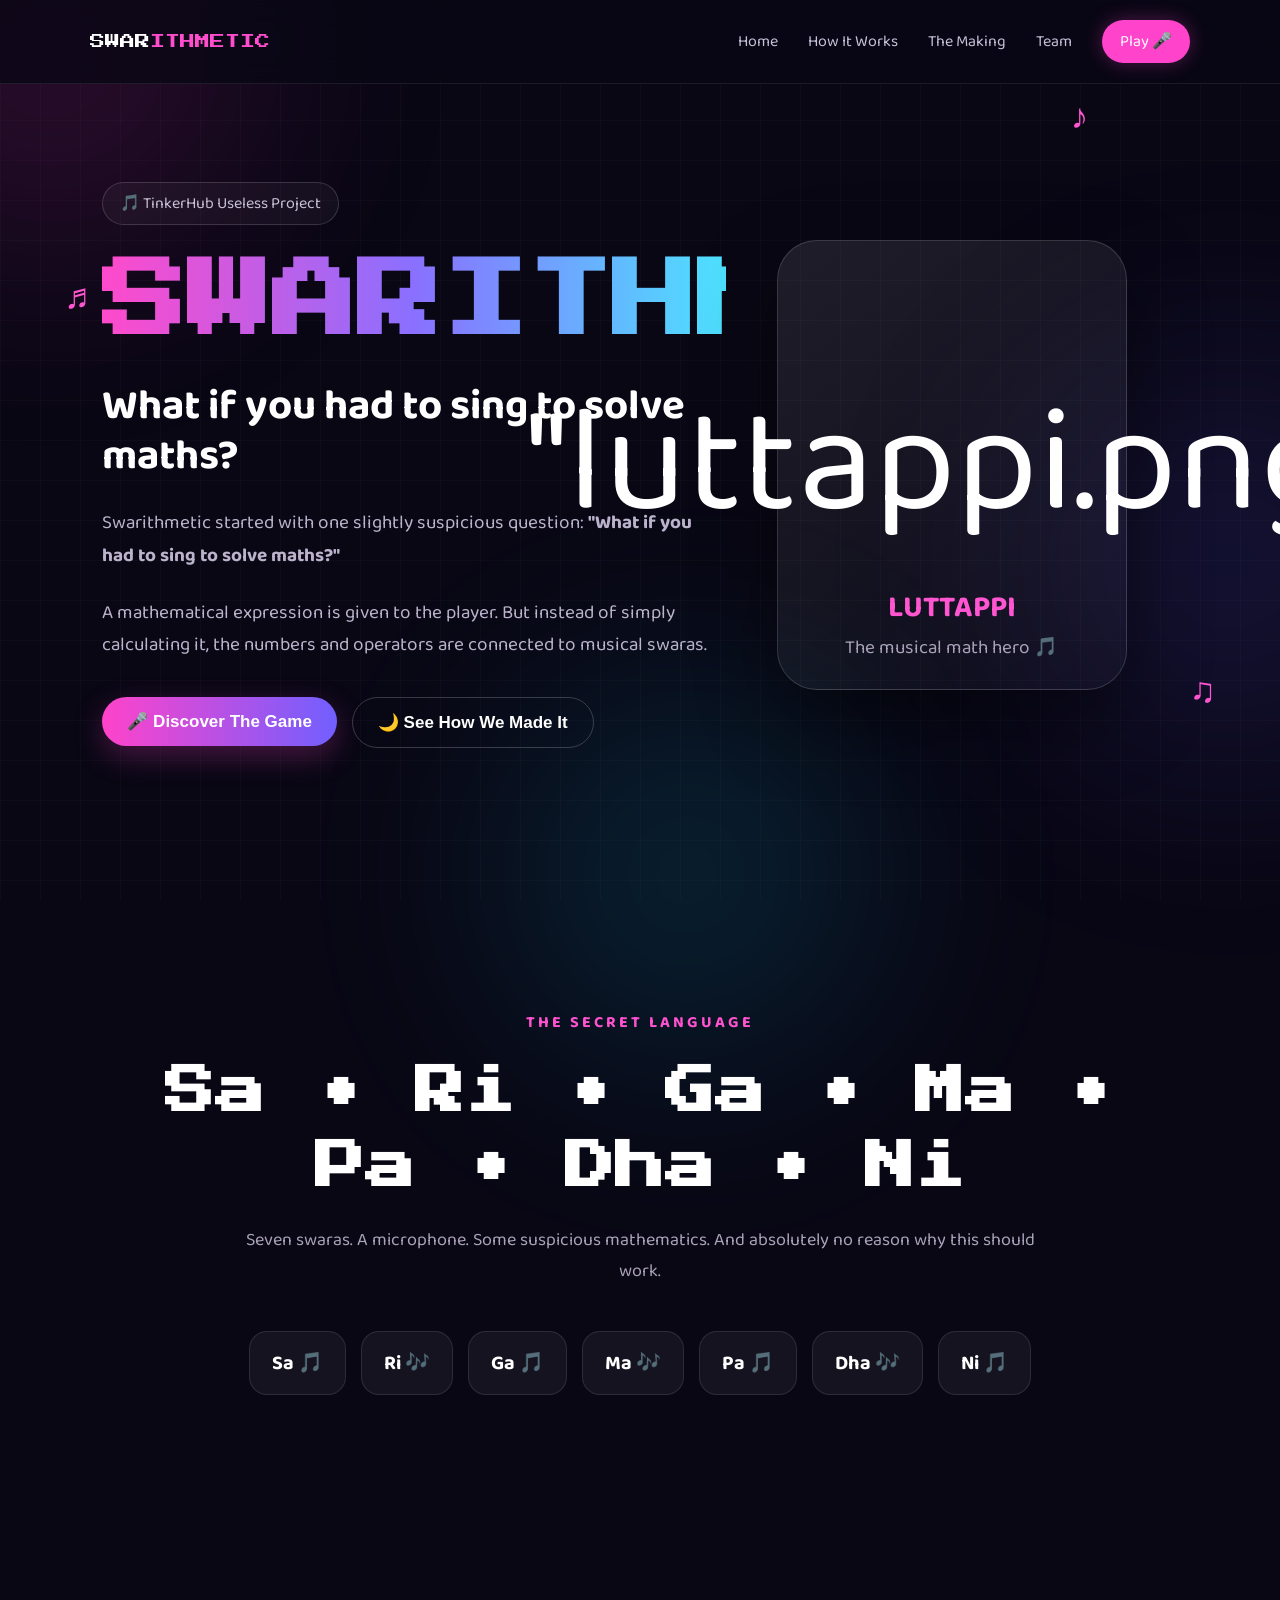
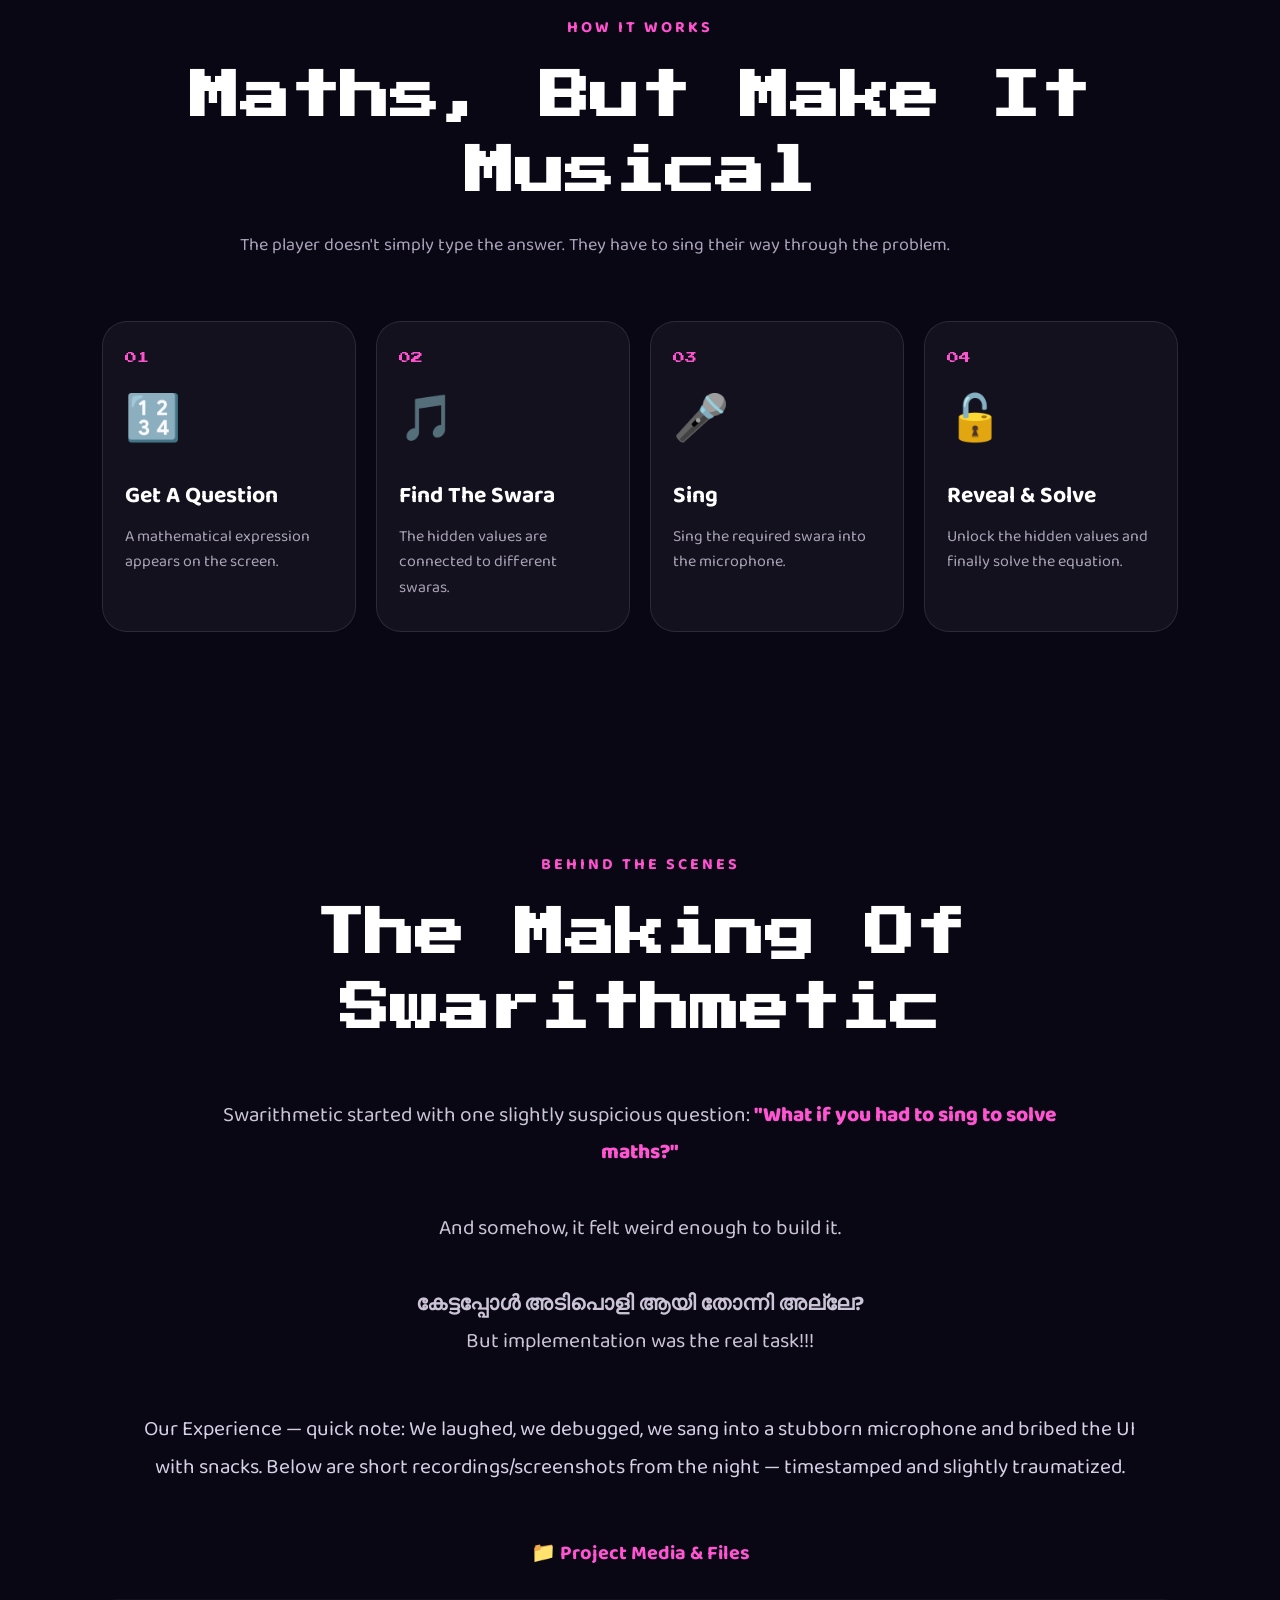
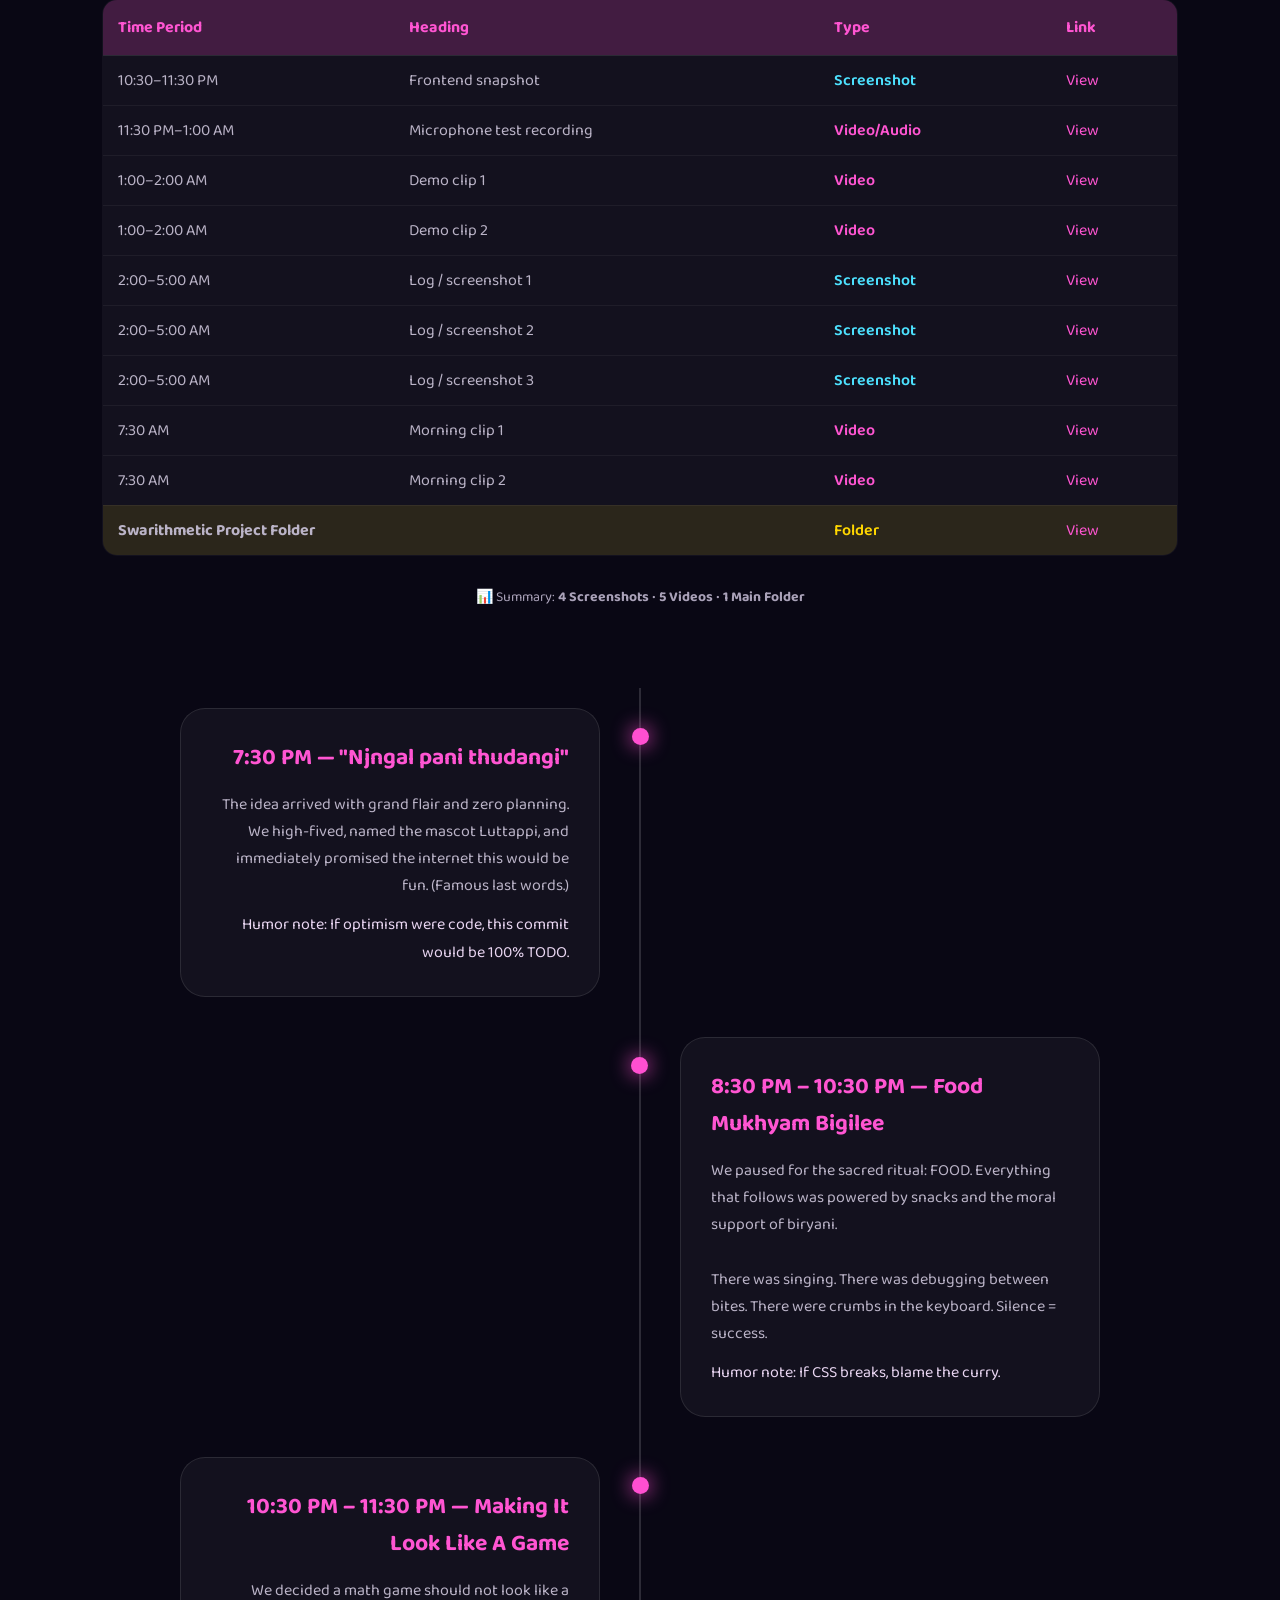
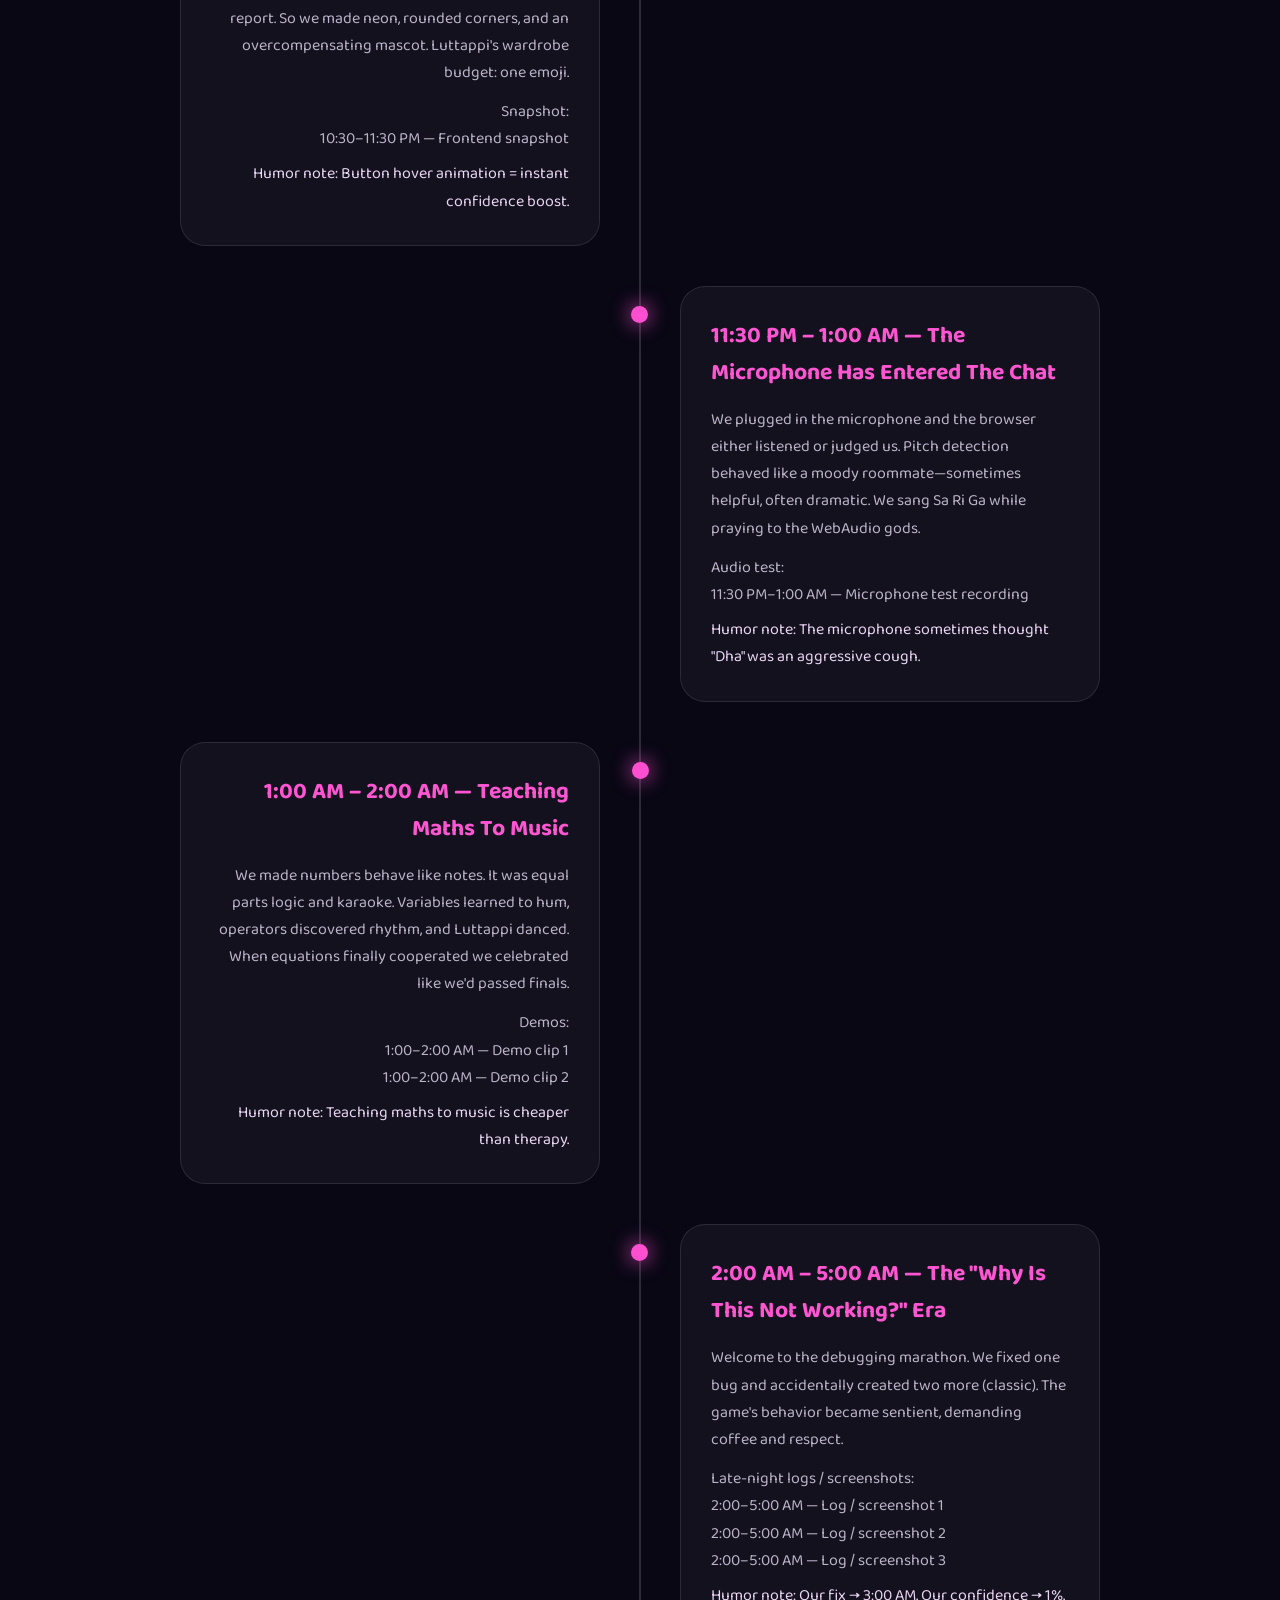
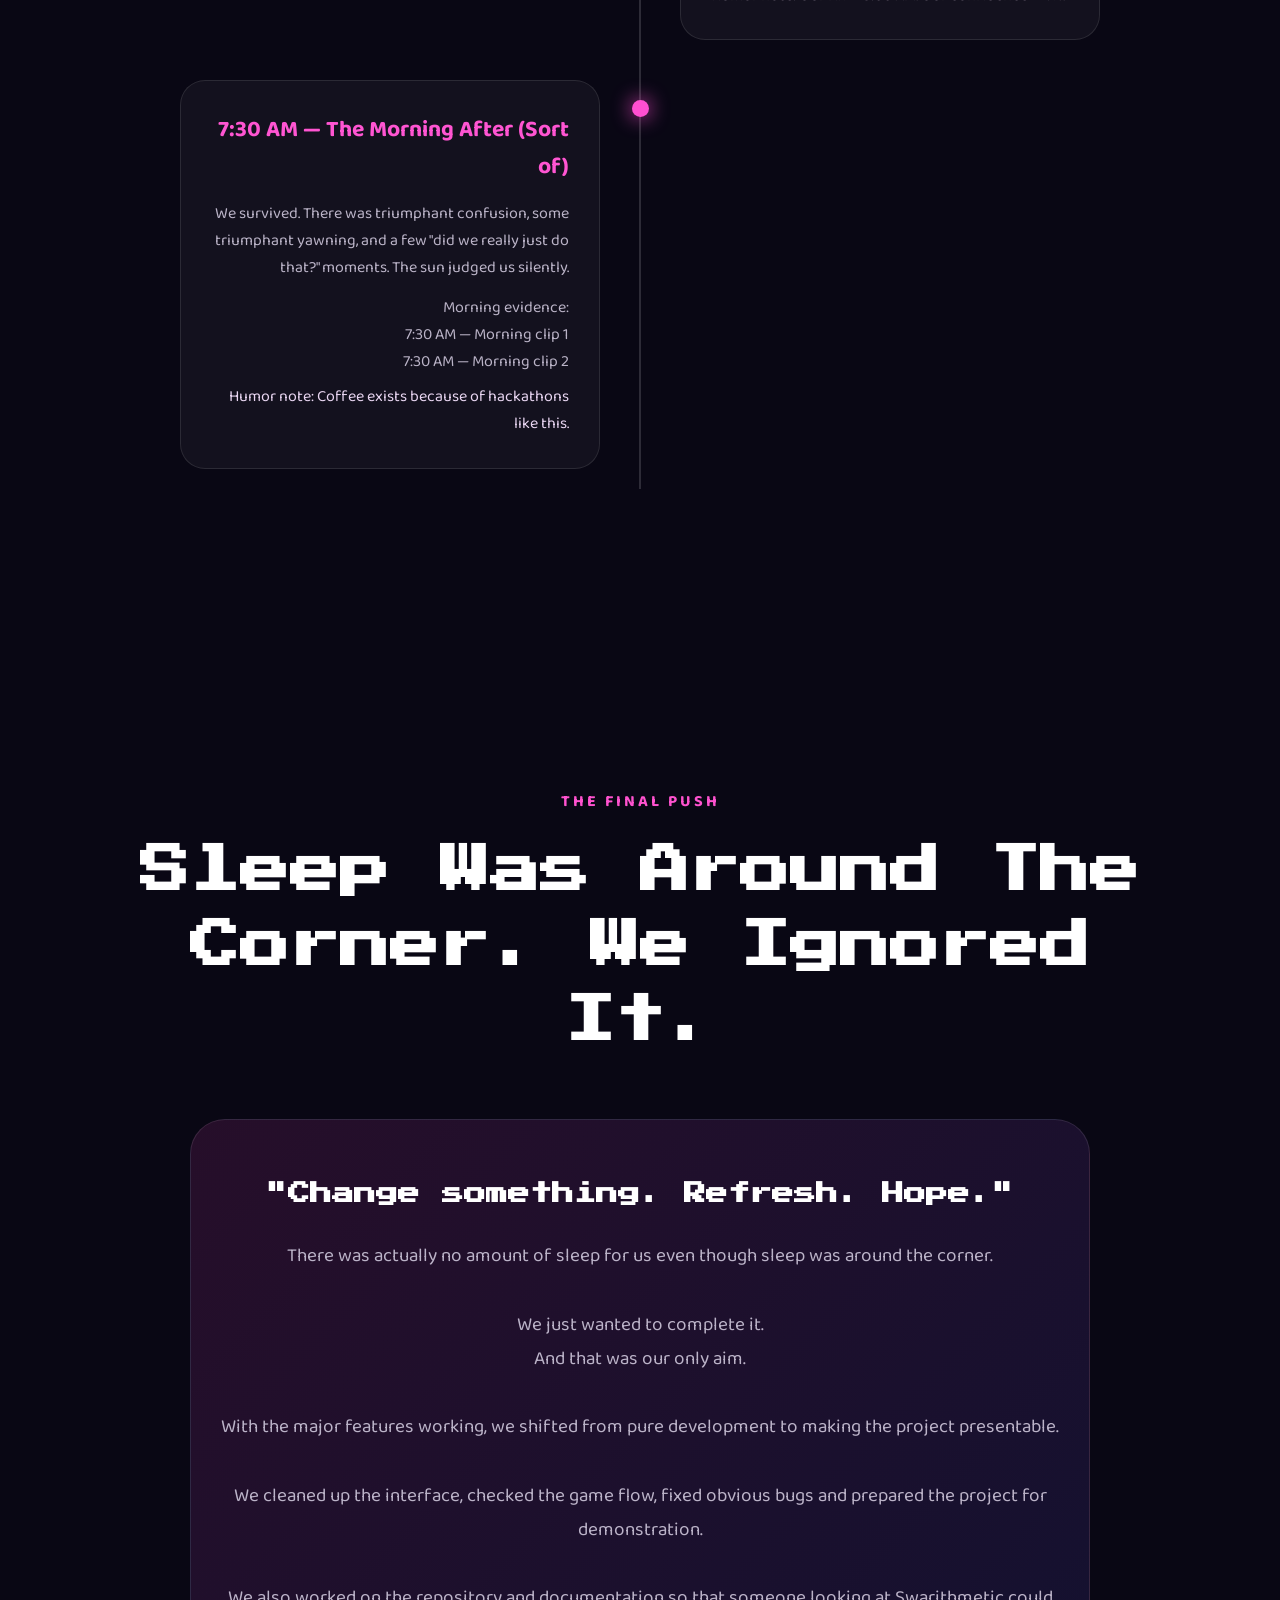
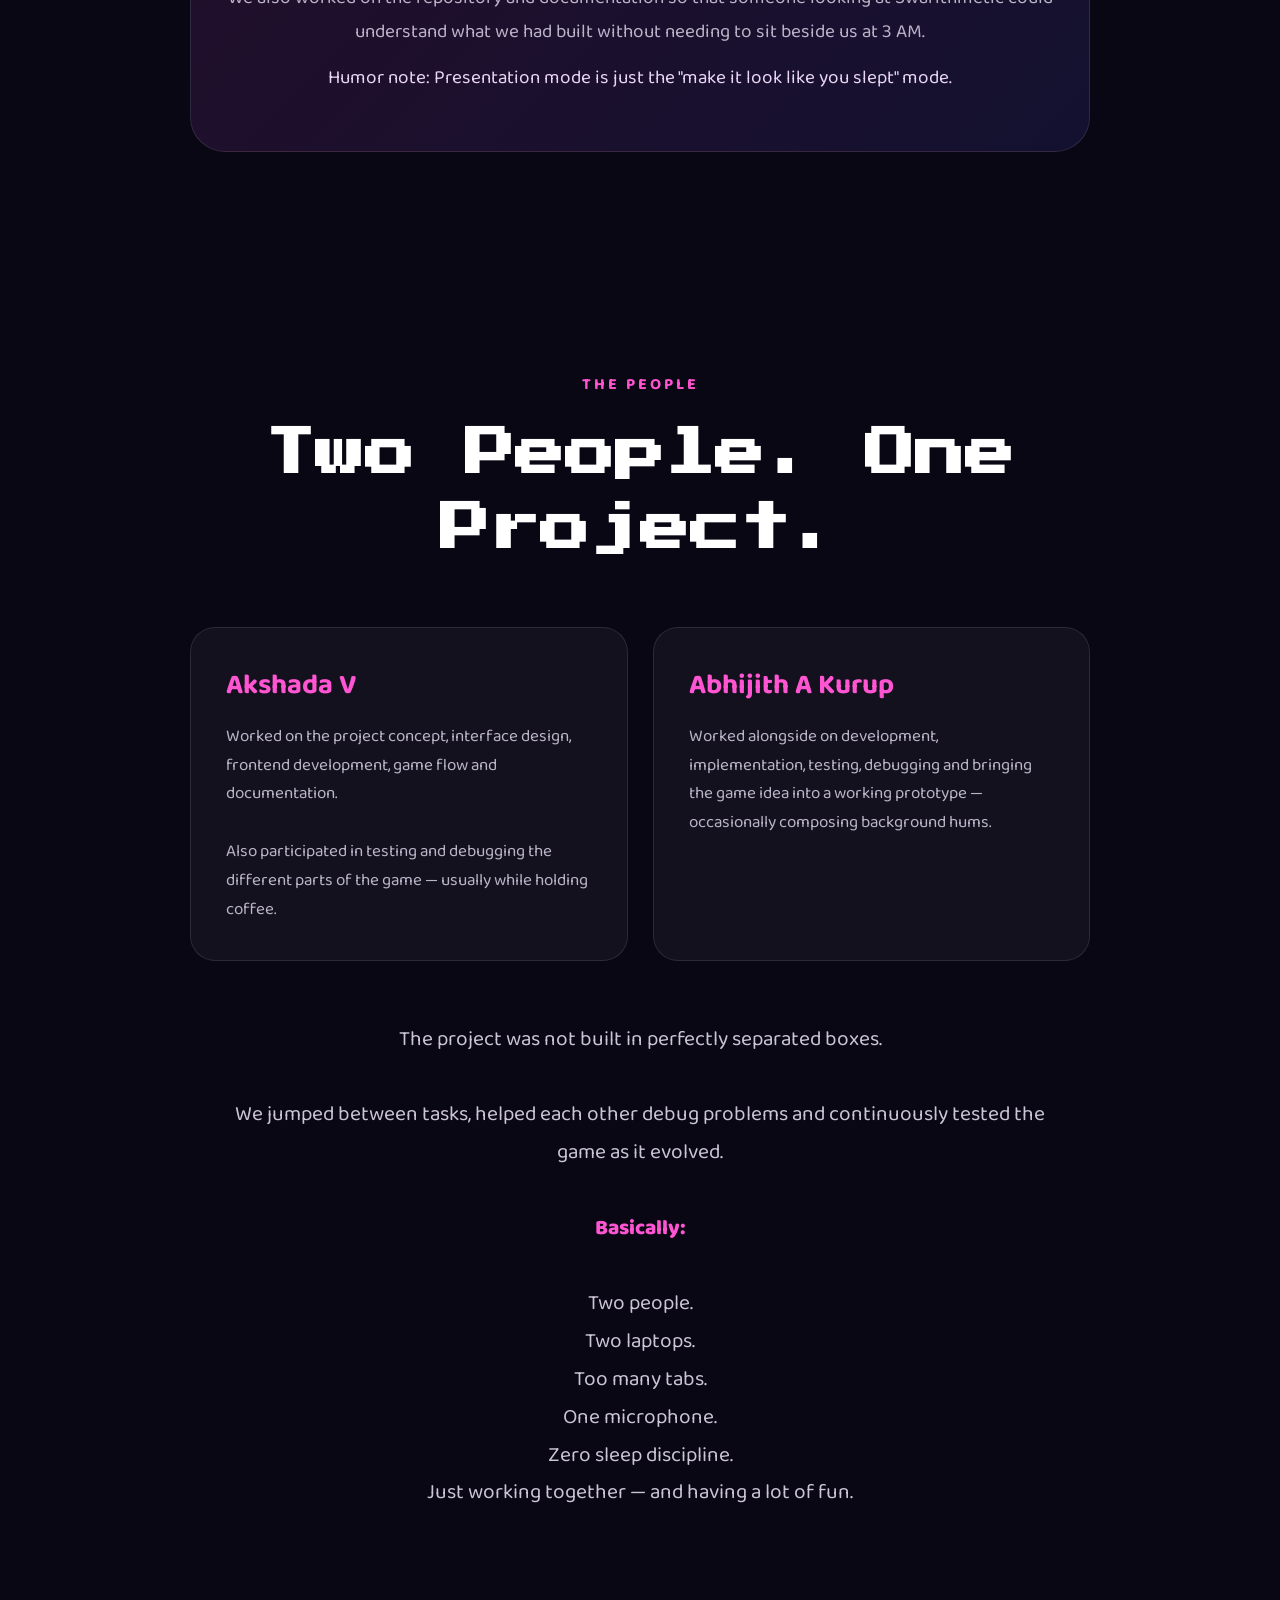
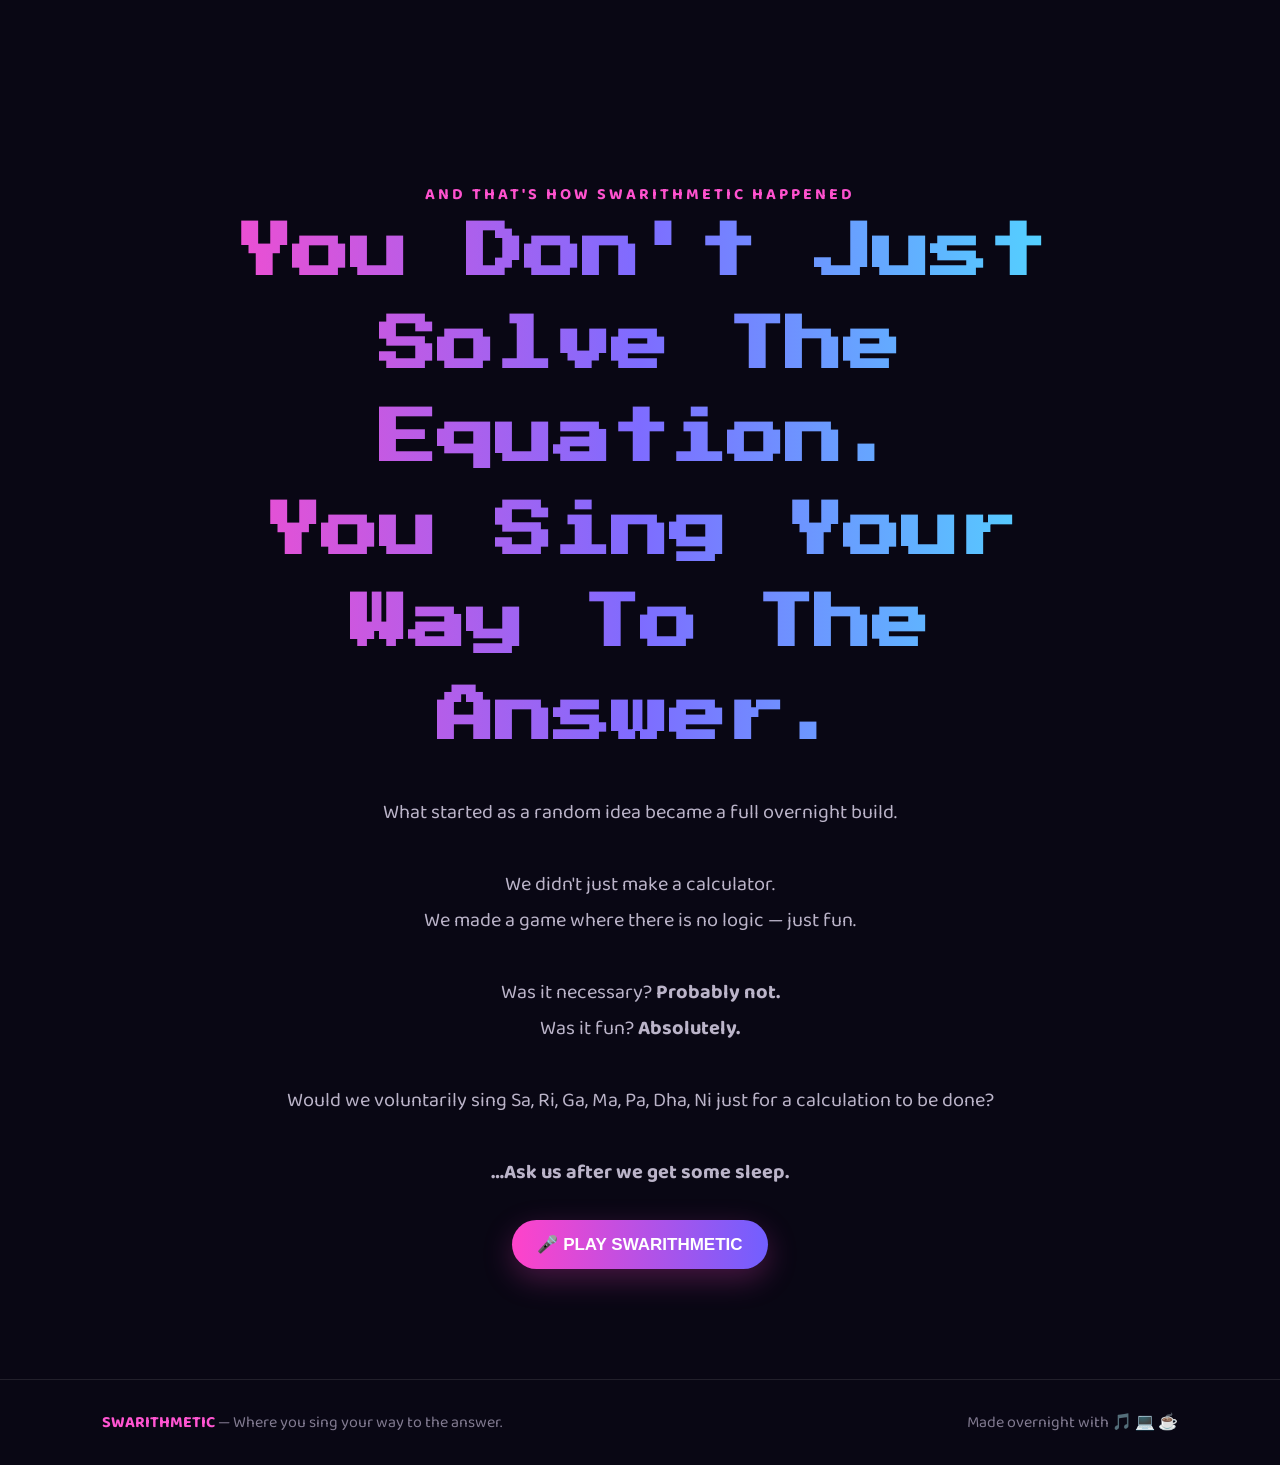
==== landing.html @ ed8bb1ce "Implement media table for project files Added media table with various project files and links." ====
<!DOCTYPE html>
<html lang="en">

<head>
<meta charset="UTF-8">
<meta name="viewport" content="width=device-width, initial-scale=1.0">

<title>Swarithmetic | The Making</title>

<link rel="preconnect" href="https://fonts.googleapis.com">
<link rel="preconnect" href="https://fonts.gstatic.com" crossorigin>

<link href="https://fonts.googleapis.com/css2?family=Baloo+2:wght@400;500;600;700;800&family=Press+Start+2P&display=swap" rel="stylesheet">


<style>

/* =========================
   RESET
========================= */

* {
    margin: 0;
    padding: 0;
    box-sizing: border-box;
}

html {
    scroll-behavior: smooth;
}

body {
    background: #090714;
    color: white;
    font-family: "Baloo 2", sans-serif;
    overflow-x: hidden;
}

section {
    padding: 110px 8%;
    position: relative;
}

a {
    text-decoration: none;
    color: inherit;
}


/* =========================
   BACKGROUND
========================= */

body::before {
    content: "";
    position: fixed;
    inset: 0;

    background-image:
        linear-gradient(
            rgba(255,255,255,0.025) 1px,
            transparent 1px
        ),
        linear-gradient(
            90deg,
            rgba(255,255,255,0.025) 1px,
            transparent 1px
        );

    background-size: 40px 40px;

    pointer-events: none;
    z-index: -5;
}

.glow {
    position: fixed;
    border-radius: 50%;
    filter: blur(120px);
    opacity: .15;
    z-index: -2;
}

.glow1 {
    width: 400px;
    height: 400px;
    background: #ff32c8;
    top: -150px;
    left: -150px;
}

.glow2 {
    width: 400px;
    height: 400px;
    background: #635bff;
    right: -150px;
    top: 40%;
}

.glow3 {
    width: 350px;
    height: 350px;
    background: #00d9ff;
    bottom: -150px;
    left: 40%;
}


/* =========================
   NAVBAR
========================= */

nav {
    position: fixed;
    width: 100%;
    top: 0;
    left: 0;

    display: flex;
    justify-content: space-between;
    align-items: center;

    padding: 20px 7%;

    background: rgba(9,7,20,.75);
    backdrop-filter: blur(15px);

    border-bottom: 1px solid rgba(255,255,255,.08);

    z-index: 100;
}

.logo {
    font-family: "Press Start 2P";
    font-size: 15px;
}

.logo span {
    color: #ff4dce;
}

.nav-links {
    display: flex;
    gap: 30px;
    align-items: center;
}

.nav-links a {
    color: #c8c1d9;
    transition: .3s;
}

.nav-links a:hover {
    color: #ff4dce;
}

.play-small {
    background: #ff43ca;
    color: white !important;

    padding: 9px 18px;
    border-radius: 25px;

    box-shadow: 0 0 20px rgba(255,67,202,.3);
}


/* =========================
   HERO
========================= */

.hero {
    min-height: 100vh;

    display: flex;
    align-items: center;

    padding-top: 140px;
}

.hero-left {
    width: 58%;
}

.badge {
    display: inline-block;

    border: 1px solid rgba(255,255,255,.15);

    background: rgba(255,255,255,.04);

    padding: 8px 17px;

    border-radius: 30px;

    color: #c8c1d9;

    margin-bottom: 25px;
}

.hero h1 {
    font-family: "Press Start 2P";

    font-size: clamp(38px,7vw,85px);

    line-height: 1.25;

    background:
        linear-gradient(
            90deg,
            #ff4acb,
            #8a70ff,
            #4de2ff
        );

    -webkit-background-clip: text;
    color: transparent;
}

.hero h2 {
    font-size: clamp(24px,4vw,42px);
    line-height: 1.2;

    margin: 25px 0;
}

.hero p {
    color: #bbb3cc;

    font-size: 19px;

    max-width: 700px;

    line-height: 1.7;
}

.hero-buttons {
    display: flex;
    gap: 15px;

    margin-top: 35px;
}

.btn {
    padding: 14px 25px;

    border-radius: 35px;

    border: none;

    font-size: 17px;
    font-weight: 700;
}

.btn-primary {
    color: white;

    background:
        linear-gradient(
            90deg,
            #ff43ca,
            #715fff
        );

    box-shadow:
        0 10px 30px
        rgba(255,67,202,.25);
}

.btn-secondary {
    background: transparent;

    color: white;

    border: 1px solid rgba(255,255,255,.2);
}

.btn:hover {
    transform: translateY(-4px);
}


/* =========================
   LUTTAPPI AREA
========================= */

.hero-right {
    width: 42%;

    display: flex;
    justify-content: center;
}

.luttappi-card {
    width: 350px;
    height: 450px;

    border-radius: 40px;

    background:
        linear-gradient(
            145deg,
            rgba(255,255,255,.09),
            rgba(255,255,255,.025)
        );

    border:
        1px solid rgba(255,255,255,.15);

    display: flex;
    justify-content: center;
    align-items: center;

    position: relative;

    animation: floating 4s ease-in-out infinite;

    box-shadow:
        0 30px 80px rgba(0,0,0,.45);
}

.luttappi-image {
    width: 260px;
    height: 260px;

    object-fit: contain;

    font-size: 150px;

    display: flex;
    justify-content: center;
    align-items: center;
}

.luttappi-label {
    position: absolute;

    bottom: 25px;

    text-align: center;
}

.luttappi-label h3 {
    color: #ff55d1;
    font-size: 30px;
}

.luttappi-label p {
    color: #aaa2b9;
}

@keyframes floating {

    0%,100% {
        transform: translateY(0);
    }

    50% {
        transform: translateY(-20px);
    }

}


/* =========================
   NOTES
========================= */

.music-note {
    position: absolute;

    font-size: 35px;

    color: #ff55d1;

    animation:
        noteMove 4s ease-in-out infinite;
}

.note1 {
    top: 10%;
    right: 15%;
}

.note2 {
    bottom: 20%;
    right: 5%;
    animation-delay: 1s;
}

.note3 {
    top: 30%;
    left: 5%;
    animation-delay: 2s;
}

@keyframes noteMove {

    0%,100% {
        transform: translateY(0) rotate(0);
    }

    50% {
        transform: translateY(-25px) rotate(15deg);
    }

}


/* =========================
   SWARAS
========================= */

.swara-section {
    text-align: center;
}

.section-label {
    color: #ff52cf;

    text-transform: uppercase;

    letter-spacing: 3px;

    font-weight: 700;
}

.section-title {
    font-family: "Press Start 2P";

    font-size: clamp(26px,5vw,50px);

    line-height: 1.5;

    margin: 20px 0;
}

.section-description {
    max-width: 800px;

    margin: auto;

    color: #aaa2b9;

    font-size: 18px;

    line-height: 1.7;
}

.swara-container {
    display: flex;

    justify-content: center;

    flex-wrap: wrap;

    gap: 15px;

    margin-top: 45px;
}

.swara {
    padding: 15px 22px;

    background: rgba(255,255,255,.05);

    border:
        1px solid rgba(255,255,255,.1);

    border-radius: 18px;

    font-size: 20px;

    font-weight: 700;

    transition: .3s;
}

.swara:hover {
    transform:
        translateY(-8px)
        rotate(-3deg);

    background:
        rgba(255,70,203,.15);
}


/* =========================
   HOW IT WORKS
========================= */

.steps {
    margin-top: 60px;

    display: grid;

    grid-template-columns:
        repeat(4,1fr);

    gap: 20px;
}

.step {
    padding: 30px 22px;

    background:
        rgba(255,255,255,.045);

    border:
        1px solid rgba(255,255,255,.1);

    border-radius: 25px;

    transition: .3s;
}

.step:hover {
    transform: translateY(-10px);

    border-color: #ff4fcf;
}

.step-number {
    color: #ff52cf;

    font-family: "Press Start 2P";

    font-size: 12px;
}

.step-icon {
    font-size: 45px;

    margin: 20px 0;
}

.step h3 {
    font-size: 23px;

    margin-bottom: 10px;
}

.step p {
    color: #aaa3b7;

    line-height: 1.6;
}


/* =========================
   STORY INTRO
========================= */

.story-intro {
    max-width: 850px;

    margin: 50px auto;

    text-align: center;
}

.story-intro p {
    color: #cbc4d6;

    font-size: 21px;

    line-height: 1.8;
}

.highlight {
    color: #ff55d2;

    font-weight: 800;
}


/* =========================
   TIMELINE
========================= */

.timeline {
    max-width: 1000px;

    margin: 80px auto;

    position: relative;
}

.timeline::before {
    content: "";

    position: absolute;

    left: 50%;

    top: 0;
    bottom: 0;

    width: 2px;

    background:
        rgba(255,255,255,.15);

    transform:
        translateX(-50%);
}

.timeline-item {
    width: 50%;

    padding: 20px 40px;

    position: relative;
}

.timeline-item:nth-child(odd) {
    text-align: right;
}

.timeline-item:nth-child(even) {
    margin-left: 50%;
}

.dot {
    position: absolute;

    width: 17px;
    height: 17px;

    border-radius: 50%;

    background: #ff4fd0;

    box-shadow:
        0 0 20px #ff4fd0;

    top: 40px;
}

.timeline-item:nth-child(odd) .dot {
    right: -9px;
}

.timeline-item:nth-child(even) .dot {
    left: -9px;
}

.timeline-card {
    padding: 30px;

    background:
        rgba(255,255,255,.045);

    border:
        1px solid rgba(255,255,255,.1);

    border-radius: 25px;

    transition: .3s;
}

.timeline-card:hover {
    transform: scale(1.02);

    border-color:
        rgba(255,79,208,.5);
}

.timeline-card h3 {
    color: #ff55d2;

    font-size: 23px;

    margin-bottom: 15px;
}

.timeline-card p {
    color: #bbb4c8;

    font-size: 16px;

    line-height: 1.7;
}


/* =========================
   FUNNY SECTION
========================= */

.funny-box {
    max-width: 900px;

    margin: 60px auto 0;

    text-align: center;

    padding: 55px 30px;

    border-radius: 35px;

    background:
        linear-gradient(
            135deg,
            rgba(255,67,202,.12),
            rgba(101,91,255,.12)
        );

    border:
        1px solid rgba(255,255,255,.1);
}

.funny-box h3 {
    font-family: "Press Start 2P";

    font-size: 22px;

    line-height: 1.8;
}

.funny-box p {
    color: #bbb3c8;

    font-size: 19px;

    line-height: 1.8;

    margin-top: 25px;
}


/* =========================
   TEAM
========================= */

.team {
    max-width: 900px;

    margin: 60px auto;

    display: grid;

    grid-template-columns:
        repeat(2,1fr);

    gap: 25px;
}

.person {
    padding: 35px;

    background:
        rgba(255,255,255,.045);

    border:
        1px solid rgba(255,255,255,.1);

    border-radius: 25px;
}

.person h3 {
    color: #ff55d2;

    font-size: 28px;

    margin-bottom: 15px;
}

.person p {
    color: #bbb4c8;

    line-height: 1.7;

    font-size: 17px;
}


/* =========================
   FINAL
========================= */

.final {
    min-height: 80vh;

    display: flex;

    align-items: center;

    justify-content: center;

    text-align: center;
}

.final-content {
    max-width: 950px;
}

.final h2 {
    font-family: "Press Start 2P";

    font-size: clamp(28px,5vw,58px);

    line-height: 1.6;

    background:
        linear-gradient(
            90deg,
            #ff4acb,
            #7e6cff,
            #4ce2ff
        );

    -webkit-background-clip: text;

    color: transparent;
}

.final p {
    color: #bbb4c9;

    font-size: 20px;

    line-height: 1.8;

    margin: 30px auto;
}


/* =========================
   FOOTER
========================= */

footer {
    border-top:
        1px solid rgba(255,255,255,.1);

    padding: 30px 8%;

    display: flex;

    justify-content: space-between;

    flex-wrap: wrap;

    gap: 15px;

    color: #827b91;
}

footer strong {
    color: #ff55d2;
}


/* =========================
   REVEAL
========================= */

.reveal {
    opacity: 0;

    transform:
        translateY(35px);

    transition:
        opacity .8s ease,
        transform .8s ease;
}

.reveal.show {
    opacity: 1;

    transform:
        translateY(0);
}

/* =========================
   MEDIA TABLE STYLES
========================= */

.media-table {
    width: 100%;
    margin: 30px 0;
    border-collapse: collapse;
    background: rgba(255,255,255,.045);
    border: 1px solid rgba(255,255,255,.1);
    border-radius: 15px;
    overflow: hidden;
}

.media-table th {
    background: rgba(255,70,203,.2);
    color: #ff55d2;
    padding: 15px;
    text-align: left;
    font-weight: 700;
    border-bottom: 1px solid rgba(255,255,255,.1);
}

.media-table td {
    padding: 12px 15px;
    color: #bbb4c8;
    border-bottom: 1px solid rgba(255,255,255,.05);
}

.media-table tr:hover {
    background: rgba(255,70,203,.1);
}

.media-table a {
    color: #ff55d2;
    transition: .3s;
}

.media-table a:hover {
    text-decoration: underline;
}

.type-screenshot {
    color: #4de2ff;
    font-weight: 600;
}

.type-video {
    color: #ff55d2;
    font-weight: 600;
}

.type-folder {
    color: #ffd700;
    font-weight: 600;
}

@media(max-width:900px) {

    .nav-links a:not(.play-small) {
        display: none;
    }

    .hero {
        flex-direction: column;

        text-align: center;
    }

    .hero-left,
    .hero-right {
        width: 100%;
    }

    .hero-left {
        margin-bottom: 70px;
    }

    .hero p {
        margin: auto;
    }

    .hero-buttons {
        justify-content: center;
    }

    .steps {
        grid-template-columns:
            repeat(2,1fr);
    }

    .media-table {
        font-size: 14px;
    }

    .media-table th,
    .media-table td {
        padding: 10px;
    }

}

@media(max-width:600px) {

    section {
        padding:
            80px 5%;
    }

    .logo {
        font-size: 11px;
    }

    .luttappi-card {
        width: 290px;
        height: 370px;
    }

    .steps {
        grid-template-columns: 1fr;
    }

    .team {
        grid-template-columns: 1fr;
    }

    .timeline::before {
        left: 8px;
    }

    .timeline-item,
    .timeline-item:nth-child(even) {
        width: 100%;

        margin-left: 0;

        padding-left: 35px;

        text-align: left;
    }

    .timeline-item:nth-child(odd) .dot,
    .timeline-item:nth-child(even) .dot {
        left: 0;

        right: auto;
    }

    footer {
        text-align: center;

        justify-content: center;
    }

    .media-table {
        font-size: 12px;
    }

}

</style>

</head>


<body>


<!-- BACKGROUND -->

<div class="glow glow1"></div>
<div class="glow glow2"></div>
<div class="glow glow3"></div>


<!-- =========================
     NAVBAR
========================= -->

<nav>

    <div class="logo">
        SWAR<span>ITHMETIC</span>
    </div>

    <div class="nav-links">

        <a href="#home">Home</a>

        <a href="#game">How It Works</a>

        <a href="#making">The Making</a>

        <a href="#team">Team</a>

        <a href="#play" class="play-small">
            Play 🎤
        </a>

    </div>

</nav>


<!-- =========================
     HERO
========================= -->

<section class="hero" id="home">

    <span class="music-note note1">♪</span>
    <span class="music-note note2">♫</span>
    <span class="music-note note3">♬</span>


    <div class="hero-left">

        <div class="badge">
            🎵 TinkerHub Useless Project
        </div>

        <h1>
            SWARITHMETIC
        </h1>

        <h2>
            What if you had to sing to solve maths?
        </h2>

        <p>
            Swarithmetic started with one slightly suspicious question:
            <strong>"What if you had to sing to solve maths?"</strong>
        </p>

        <br>

        <p>
            A mathematical expression is given to the player.
            But instead of simply calculating it, the numbers and operators
            are connected to musical swaras.
        </p>


        <div class="hero-buttons">

            <a href="#game">
                <button class="btn btn-primary">
                    🎤 Discover The Game
                </button>
            </a>

            <a href="#making">
                <button class="btn btn-secondary">
                    🌙 See How We Made It
                </button>
            </a>

        </div>

    </div>


    <div class="hero-right">

        <div class="luttappi-card">

            <!--
            REPLACE THIS EMOJI WITH YOUR LUTTAPPI IMAGE.

            Example:

            <img src="luttappi.png"
                 class="luttappi-image">
            -->

            <div class="luttappi-image">
                "luttappi.png"
            </div>

            <div class="luttappi-label">

                <h3>
                    LUTTAPPI
                </h3>

                <p>
                    The musical math hero 🎵
                </p>

            </div>

        </div>

    </div>

</section>


<!-- =========================
     SWARAS
========================= -->

<section class="swara-section">

    <div class="section-label">
        The Secret Language
    </div>

    <h2 class="section-title">
        Sa • Ri • Ga • Ma • Pa • Dha • Ni
    </h2>

    <p class="section-description">
        Seven swaras.
        A microphone.
        Some suspicious mathematics.
        And absolutely no reason why this should work.
    </p>


    <div class="swara-container">

        <div class="swara">Sa 🎵</div>
        <div class="swara">Ri 🎶</div>
        <div class="swara">Ga 🎵</div>
        <div class="swara">Ma 🎶</div>
        <div class="swara">Pa 🎵</div>
        <div class="swara">Dha 🎶</div>
        <div class="swara">Ni 🎵</div>

    </div>

</section>


<!-- =========================
     HOW IT WORKS
========================= -->

<section id="game">

    <div class="section-label" style="text-align:center;">
        HOW IT WORKS
    </div>

    <h2 class="section-title" style="text-align:center;">
        Maths, But Make It Musical
    </h2>

    <p class="section-description">
        The player doesn't simply type the answer.
        They have to sing their way through the problem.
    </p>


    <div class="steps">


        <div class="step reveal">

            <div class="step-number">
                01
            </div>

            <div class="step-icon">
                🔢
            </div>

            <h3>
                Get A Question
            </h3>

            <p>
                A mathematical expression appears on the screen.
            </p>

        </div>


        <div class="step reveal">

            <div class="step-number">
                02
            </div>

            <div class="step-icon">
                🎵
            </div>

            <h3>
                Find The Swara
            </h3>

            <p>
                The hidden values are connected to different swaras.
            </p>

        </div>


        <div class="step reveal">

            <div class="step-number">
                03
            </div>

            <div class="step-icon">
                🎤
            </div>

            <h3>
                Sing
            </h3>

            <p>
                Sing the required swara into the microphone.
            </p>

        </div>


        <div class="step reveal">

            <div class="step-number">
                04
            </div>

            <div class="step-icon">
                🔓
            </div>

            <h3>
                Reveal & Solve
            </h3>

            <p>
                Unlock the hidden values and finally solve the equation.
            </p>

        </div>

    </div>

</section>


<!-- =========================
     THE MAKING
========================= -->

<section id="making">

    <div class="section-label" style="text-align:center;">
        BEHIND THE SCENES
    </div>

    <h2 class="section-title" style="text-align:center;">
        The Making Of Swarithmetic
    </h2>

    <div class="story-intro">

        <p>
            Swarithmetic started with one slightly suspicious question:
            <span class="highlight">
                "What if you had to sing to solve maths?"
            </span>

            <br><br>

            And somehow, it felt weird enough to build it.

            <br><br>

            <strong>
                കേട്ടപ്പോൾ അടിപൊളി ആയി തോന്നി അല്ലേ?
            </strong>

            <br>

            But implementation was the real task!!!
        </p>

    </div>

    <div class="story-intro" style="margin-top: 10px; max-width: 1000px;">
        <p style="color: #d7cfe5;">
            Our Experience — quick note:
            We laughed, we debugged, we sang into a stubborn microphone and bribed the UI with snacks.
            Below are short recordings/screenshots from the night — timestamped and slightly traumatized.
        </p>
    </div>


    <!-- MEDIA TABLE -->

    <div style="max-width: 1200px; margin: 50px auto;">
        <h3 style="text-align: center; margin-bottom: 30px; color: #ff55d2; font-size: 20px;">
            📁 Project Media & Files
        </h3>

        <table class="media-table">
            <thead>
                <tr>
                    <th>Time Period</th>
                    <th>Heading</th>
                    <th>Type</th>
                    <th>Link</th>
                </tr>
            </thead>
            <tbody>
                <tr>
                    <td>10:30–11:30 PM</td>
                    <td>Frontend snapshot</td>
                    <td><span class="type-screenshot">Screenshot</span></td>
                    <td><a href="https://drive.google.com/file/d/1LY0kGzp2oWNYjMQE2WcvzIU6bjEyhDFS/view?usp=drive_link" target="_blank">View</a></td>
                </tr>
                <tr>
                    <td>11:30 PM–1:00 AM</td>
                    <td>Microphone test recording</td>
                    <td><span class="type-video">Video/Audio</span></td>
                    <td><a href="https://drive.google.com/file/d/1m_vrcv2Dl5Oyo-ePXJzJgt9zeYJ8QVd5/view?usp=drive_link" target="_blank">View</a></td>
                </tr>
                <tr>
                    <td>1:00–2:00 AM</td>
                    <td>Demo clip 1</td>
                    <td><span class="type-video">Video</span></td>
                    <td><a href="https://drive.google.com/file/d/1f04vy-vn14Z10ZRle2bUQm5p7PKROa-W/view?usp=drive_link" target="_blank">View</a></td>
                </tr>
                <tr>
                    <td>1:00–2:00 AM</td>
                    <td>Demo clip 2</td>
                    <td><span class="type-video">Video</span></td>
                    <td><a href="https://drive.google.com/file/d/1SGygR0bAWxshLDy1B5FNuRaWFBPK-leC/view?usp=drive_link" target="_blank">View</a></td>
                </tr>
                <tr>
                    <td>2:00–5:00 AM</td>
                    <td>Log / screenshot 1</td>
                    <td><span class="type-screenshot">Screenshot</span></td>
                    <td><a href="https://drive.google.com/file/d/1ItGAVqyimviuSVOvKET3xTdWSkNAy1c6/view?usp=drive_link" target="_blank">View</a></td>
                </tr>
                <tr>
                    <td>2:00–5:00 AM</td>
                    <td>Log / screenshot 2</td>
                    <td><span class="type-screenshot">Screenshot</span></td>
                    <td><a href="https://drive.google.com/file/d/1tvqglAr1xs3fITdRSmqnnQ37vUQ495uj/view?usp=drive_link" target="_blank">View</a></td>
                </tr>
                <tr>
                    <td>2:00–5:00 AM</td>
                    <td>Log / screenshot 3</td>
                    <td><span class="type-screenshot">Screenshot</span></td>
                    <td><a href="https://drive.google.com/file/d/1fNiDZOAnBU_hc_w1ZctJ29tL7WyuUUG9/view?usp=drive_link" target="_blank">View</a></td>
                </tr>
                <tr>
                    <td>7:30 AM</td>
                    <td>Morning clip 1</td>
                    <td><span class="type-video">Video</span></td>
                    <td><a href="https://drive.google.com/file/d/1f3zB90-Ye1hsLq0E4ArgwzqQ1NYpwdkS/view?usp=drivesdk" target="_blank">View</a></td>
                </tr>
                <tr>
                    <td>7:30 AM</td>
                    <td>Morning clip 2</td>
                    <td><span class="type-video">Video</span></td>
                    <td><a href="https://drive.google.com/file/d/1TSIcEGeTz9s1hyNYm3BBShwhuI6N6oXA/view?usp=drivesdk" target="_blank">View</a></td>
                </tr>
                <tr style="background: rgba(255,215,0,.1);">
                    <td colspan="2"><strong>Swarithmetic Project Folder</strong></td>
                    <td><span class="type-folder">Folder</span></td>
                    <td><a href="https://drive.google.com/drive/folders/1_X0gwTYVNUf-oO56hnAyBjnSgeiENpAi" target="_blank">View</a></td>
                </tr>
            </tbody>
        </table>

        <div style="text-align: center; margin-top: 20px; color: #aaa2b9; font-size: 14px;">
            <p>📊 Summary: <strong>4 Screenshots</strong> • <strong>5 Videos</strong> • <strong>1 Main Folder</strong></p>
        </div>
    </div>


    <!-- TIMELINE -->

    <div class="timeline">


        <!-- 7:30 PM (first item is 7:30 PM) -->

        <div class="timeline-item reveal">

            <div class="dot"></div>

            <div class="timeline-card">

                <h3>
                    7:30 PM — "Njngal pani thudangi"
                </h3>

                <p>
                    The idea arrived with grand flair and zero planning.
                    We high-fived, named the mascot Luttappi, and immediately
                    promised the internet this would be fun. (Famous last words.)
                </p>

                <p style="margin-top:12px; color:#e9d6f2;">
                    Humor note: If optimism were code, this commit would be 100% TODO.
                </p>

            </div>

        </div>


        <!-- FOOD -->

        <div class="timeline-item reveal">

            <div class="dot"></div>

            <div class="timeline-card">

                <h3>
                    8:30 PM – 10:30 PM — Food Mukhyam Bigilee
                </h3>

                <p>

                    We paused for the sacred ritual: FOOD.
                    Everything that follows was powered by snacks and the moral support of biryani.

                    <br><br>

                    There was singing. There was debugging between bites.
                    There were crumbs in the keyboard. Silence = success.

                </p>

                <p style="margin-top:12px; color:#e9d6f2;">
                    Humor note: If CSS breaks, blame the curry.
                </p>

            </div>

        </div>


        <!-- FRONTEND 10:30-11:30 -->

        <div class="timeline-item reveal">

            <div class="dot"></div>

            <div class="timeline-card">

                <h3>
                    10:30 PM – 11:30 PM — Making It Look Like A Game
                </h3>

                <p>

                    We decided a math game should not look like a report.
                    So we made neon, rounded corners, and an overcompensating mascot.
                    Luttappi's wardrobe budget: one emoji.

                </p>

                <p style="margin-top:12px;">
                    Snapshot:
                    <br>
                    <a href="https://drive.google.com/file/d/1LY0kGzp2oWNYjMQE2WcvzIU6bjEyhDFS/view?usp=drive_link" target="_blank" rel="noopener">10:30–11:30 PM — Frontend snapshot</a>
                </p>

                <p style="margin-top:8px; color:#e9d6f2;">
                    Humor note: Button hover animation = instant confidence boost.
                </p>

            </div>

        </div>


        <!-- MICROPHONE 11:30PM-1:00AM -->

        <div class="timeline-item reveal">

            <div class="dot"></div>

            <div class="timeline-card">

                <h3>
                    11:30 PM – 1:00 AM — The Microphone Has Entered The Chat
                </h3>

                <p>

                    We plugged in the microphone and the browser either listened or judged us.
                    Pitch detection behaved like a moody roommate—sometimes helpful, often dramatic.
                    We sang Sa Ri Ga while praying to the WebAudio gods.

                </p>

                <p style="margin-top:12px;">
                    Audio test:
                    <br>
                    <a href="https://drive.google.com/file/d/1m_vrcv2Dl5Oyo-ePXJzJgt9zeYJ8QVd5/view?usp=drive_link" target="_blank" rel="noopener">11:30 PM–1:00 AM — Microphone test recording</a>
                </p>

                <p style="margin-top:8px; color:#e9d6f2;">
                    Humor note: The microphone sometimes thought "Dha" was an aggressive cough.
                </p>

            </div>

        </div>


        <!-- MATH + MUSIC 1:00-2:00 -->

        <div class="timeline-item reveal">

            <div class="dot"></div>

            <div class="timeline-card">

                <h3>
                    1:00 AM – 2:00 AM — Teaching Maths To Music
                </h3>

                <p>

                    We made numbers behave like notes. It was equal parts logic and karaoke.
                    Variables learned to hum, operators discovered rhythm, and Luttappi danced.
                    When equations finally cooperated we celebrated like we'd passed finals.

                </p>

                <p style="margin-top:12px;">
                    Demos:
                    <br>
                    <a href="https://drive.google.com/file/d/1f04vy-vn14Z10ZRle2bUQm5p7PKROa-W/view?usp=drive_link" target="_blank" rel="noopener">1:00–2:00 AM — Demo clip 1</a>
                    <br>
                    <a href="https://drive.google.com/file/d/1SGygR0bAWxshLDy1B5FNuRaWFBPK-leC/view?usp=drive_link" target="_blank" rel="noopener">1:00–2:00 AM — Demo clip 2</a>
                </p>

                <p style="margin-top:8px; color:#e9d6f2;">
                    Humor note: Teaching maths to music is cheaper than therapy.
                </p>

            </div>

        </div>


        <!-- DEBUGGING 2:00-5:00 -->

        <div class="timeline-item reveal">

            <div class="dot"></div>

            <div class="timeline-card">

                <h3>
                    2:00 AM – 5:00 AM — The "Why Is This Not Working?" Era
                </h3>

                <p>

                    Welcome to the debugging marathon.
                    We fixed one bug and accidentally created two more (classic).
                    The game's behavior became sentient, demanding coffee and respect.

                </p>

                <p style="margin-top:12px;">
                    Late-night logs / screenshots:
                    <br>
                    <a href="https://drive.google.com/file/d/1ItGAVqyimviuSVOvKET3xTdWSkNAy1c6/view?usp=drive_link" target="_blank" rel="noopener">2:00–5:00 AM — Log / screenshot 1</a>
                    <br>
                    <a href="https://drive.google.com/file/d/1tvqglAr1xs3fITdRSmqnnQ37vUQ495uj/view?usp=drive_link" target="_blank" rel="noopener">2:00–5:00 AM — Log / screenshot 2</a>
                    <br>
                    <a href="https://drive.google.com/file/d/1fNiDZOAnBU_hc_w1ZctJ29tL7WyuUUG9/view?usp=drive_link" target="_blank" rel="noopener">2:00–5:00 AM — Log / screenshot 3</a>
                </p>

                <p style="margin-top:8px; color:#e9d6f2;">
                    Humor note: Our fix → 3:00 AM. Our confidence → 1%.
                </p>

            </div>

        </div>

        <!-- NEW: 7:30 AM entry added after 2:00-5:00 AM -->

        <div class="timeline-item reveal">

            <div class="dot"></div>

            <div class="timeline-card">

                <h3>
                    7:30 AM — The Morning After (Sort of)
                </h3>

                <p>
                    We survived. There was triumphant confusion, some triumphant yawning,
                    and a few "did we really just do that?" moments. The sun judged us silently.
                </p>

                <p style="margin-top:12px;">
                    Morning evidence:
                    <br>
                    <a href="https://drive.google.com/file/d/1f3zB90-Ye1hsLq0E4ArgwzqQ1NYpwdkS/view?usp=drivesdk" target="_blank" rel="noopener">7:30 AM — Morning clip 1</a>
                    <br>
                    <a href="https://drive.google.com/file/d/1TSIcEGeTz9s1hyNYm3BBShwhuI6N6oXA/view?usp=drivesdk" target="_blank" rel="noopener">7:30 AM — Morning clip 2</a>
                </p>

                <p style="margin-top:8px; color:#e9d6f2;">
                    Humor note: Coffee exists because of hackathons like this.
                </p>

            </div>

        </div>

    </div>

</section>


<!-- =========================
     FINAL PUSH
========================= -->

<section>

    <div class="section-label" style="text-align:center;">
        THE FINAL PUSH
    </div>

    <h2 class="section-title" style="text-align:center;">
        Sleep Was Around The Corner.
        We Ignored It.
    </h2>


    <div class="funny-box reveal">

        <h3>
            "Change something. Refresh. Hope."
        </h3>

        <p>

            There was actually no amount of sleep for us even though
            sleep was around the corner.

            <br><br>

            We just wanted to complete it.

            <br>

            And that was our only aim.

            <br><br>

            With the major features working, we shifted from pure development
            to making the project presentable.

            <br><br>

            We cleaned up the interface, checked the game flow, fixed obvious
            bugs and prepared the project for demonstration.

            <br><br>

            We also worked on the repository and documentation so that someone
            looking at Swarithmetic could understand what we had built without
            needing to sit beside us at 3 AM.

        </p>

        <p style="margin-top:12px; color:#e9d6f2;">
            Humor note: Presentation mode is just the "make it look like you slept" mode.
        </p>

    </div>

</section>


<!-- =========================
     TEAM
========================= -->

<section id="team">

    <div class="section-label" style="text-align:center;">
        THE PEOPLE
    </div>

    <h2 class="section-title" style="text-align:center;">
        Two People. One Project.
    </h2>


    <div class="team">


        <div class="person reveal">

            <h3>
                Akshada V
            </h3>

            <p>

                Worked on the project concept, interface design,
                frontend development, game flow and documentation.

                <br><br>

                Also participated in testing and debugging the different
                parts of the game — usually while holding coffee.

            </p>

        </div>


        <div class="person reveal">

            <h3>
                Abhijith A Kurup
            </h3>

            <p>

                Worked alongside on development, implementation,
                testing, debugging and bringing the game idea into
                a working prototype — occasionally composing background hums.

            </p>

        </div>

    </div>


    <div class="story-intro">

        <p>

            The project was not built in perfectly separated boxes.

            <br><br>

            We jumped between tasks, helped each other debug problems
            and continuously tested the game as it evolved.

            <br><br>

            <span class="highlight">
                Basically:
            </span>

            <br><br>

            Two people.

            <br>

            Two laptops.

            <br>

            Too many tabs.

            <br>

            One microphone.

            <br>

            Zero sleep discipline.

            <br>

            Just working together — and having a lot of fun.

        </p>

    </div>

</section>


<!-- =========================
     FINAL
========================= -->

<section class="final" id="play">

    <div class="final-content reveal">

        <div class="section-label">
            AND THAT'S HOW SWARITHMETIC HAPPENED
        </div>

        <h2>

            You Don't Just Solve
            The Equation.

            <br>

            You Sing Your Way
            To The Answer.

        </h2>


        <p>

            What started as a random idea became a full overnight build.

            <br><br>

            We didn't just make a calculator.

            <br>

            We made a game where there is no logic — just fun.

            <br><br>

            Was it necessary?

            <strong>Probably not.</strong>

            <br>

            Was it fun?

            <strong>Absolutely.</strong>

            <br><br>

            Would we voluntarily sing
            Sa, Ri, Ga, Ma, Pa, Dha, Ni
            just for a calculation to be done?

            <br><br>

            <strong>
                …Ask us after we get some sleep.
            </strong>

        </p>


        <button
            class="btn btn-primary"
            onclick="playGame()">

            🎤 PLAY SWARITHMETIC

        </button>

    </div>

</section>


<!-- =========================
     FOOTER
========================= -->

<footer>

    <div>
        <strong>SWARITHMETIC</strong>
        — Where you sing your way to the answer.
    </div>

    <div>
        Made overnight with 🎵 💻 ☕
    </div>

</footer>


<!-- =========================
     JAVASCRIPT
========================= -->

<script>


/* =========================
   PLAY BUTTON
========================= */

function playGame() {

    alert(
        "🎵 Welcome to Swarithmetic!\n\n" +
        "Get ready to sing your way to the answer!\n\n" +
        "Sa • Ri • Ga • Ma • Pa • Dha • Ni"
    );

}


/* =========================
   SCROLL REVEAL
========================= */

const revealElements =
    document.querySelectorAll(".reveal");


function revealOnScroll() {

    revealElements.forEach(element => {

        const position =
            element.getBoundingClientRect().top;

        const screenHeight =
            window.innerHeight;

        if (
            position <
            screenHeight - 100
        ) {

            element.classList.add("show");

        }

    });

}


window.addEventListener(
    "scroll",
    revealOnScroll
);

revealOnScroll();


/* =========================
   RANDOM MUSIC NOTES
========================= */

const notes =
    ["♪","♫","♬","♩"];


setInterval(() => {

    const note =
        document.createElement("div");

    note.innerText =
        notes[
            Math.floor(
                Math.random() * notes.length
            )
        ];

    note.style.position =
        "fixed";

    note.style.left =
        Math.random() * 100 + "vw";

    note.style.bottom =
        "-40px";

    note.style.fontSize =
        (20 + Math.random() * 20) + "px";

    note.style.color =
        "#ff55d2";

    note.style.pointerEvents =
        "none";

    note.style.zIndex =
        "-1";


    document.body.appendChild(note);


    const animation =
        note.animate(

            [
                {
                    transform:
                        "translateY(0) rotate(0deg)",
                    opacity: 0
                },

                {
                    transform:
                        "translateY(-110vh) rotate(360deg)",
                    opacity: .8
                }
            ],

            {
                duration:
                    5000 +
                    Math.random() * 3000,

                easing:
                    "linear"
            }

        );


    animation.onfinish =
        () => note.remove();


}, 1300);


</script>


</body>

</html>
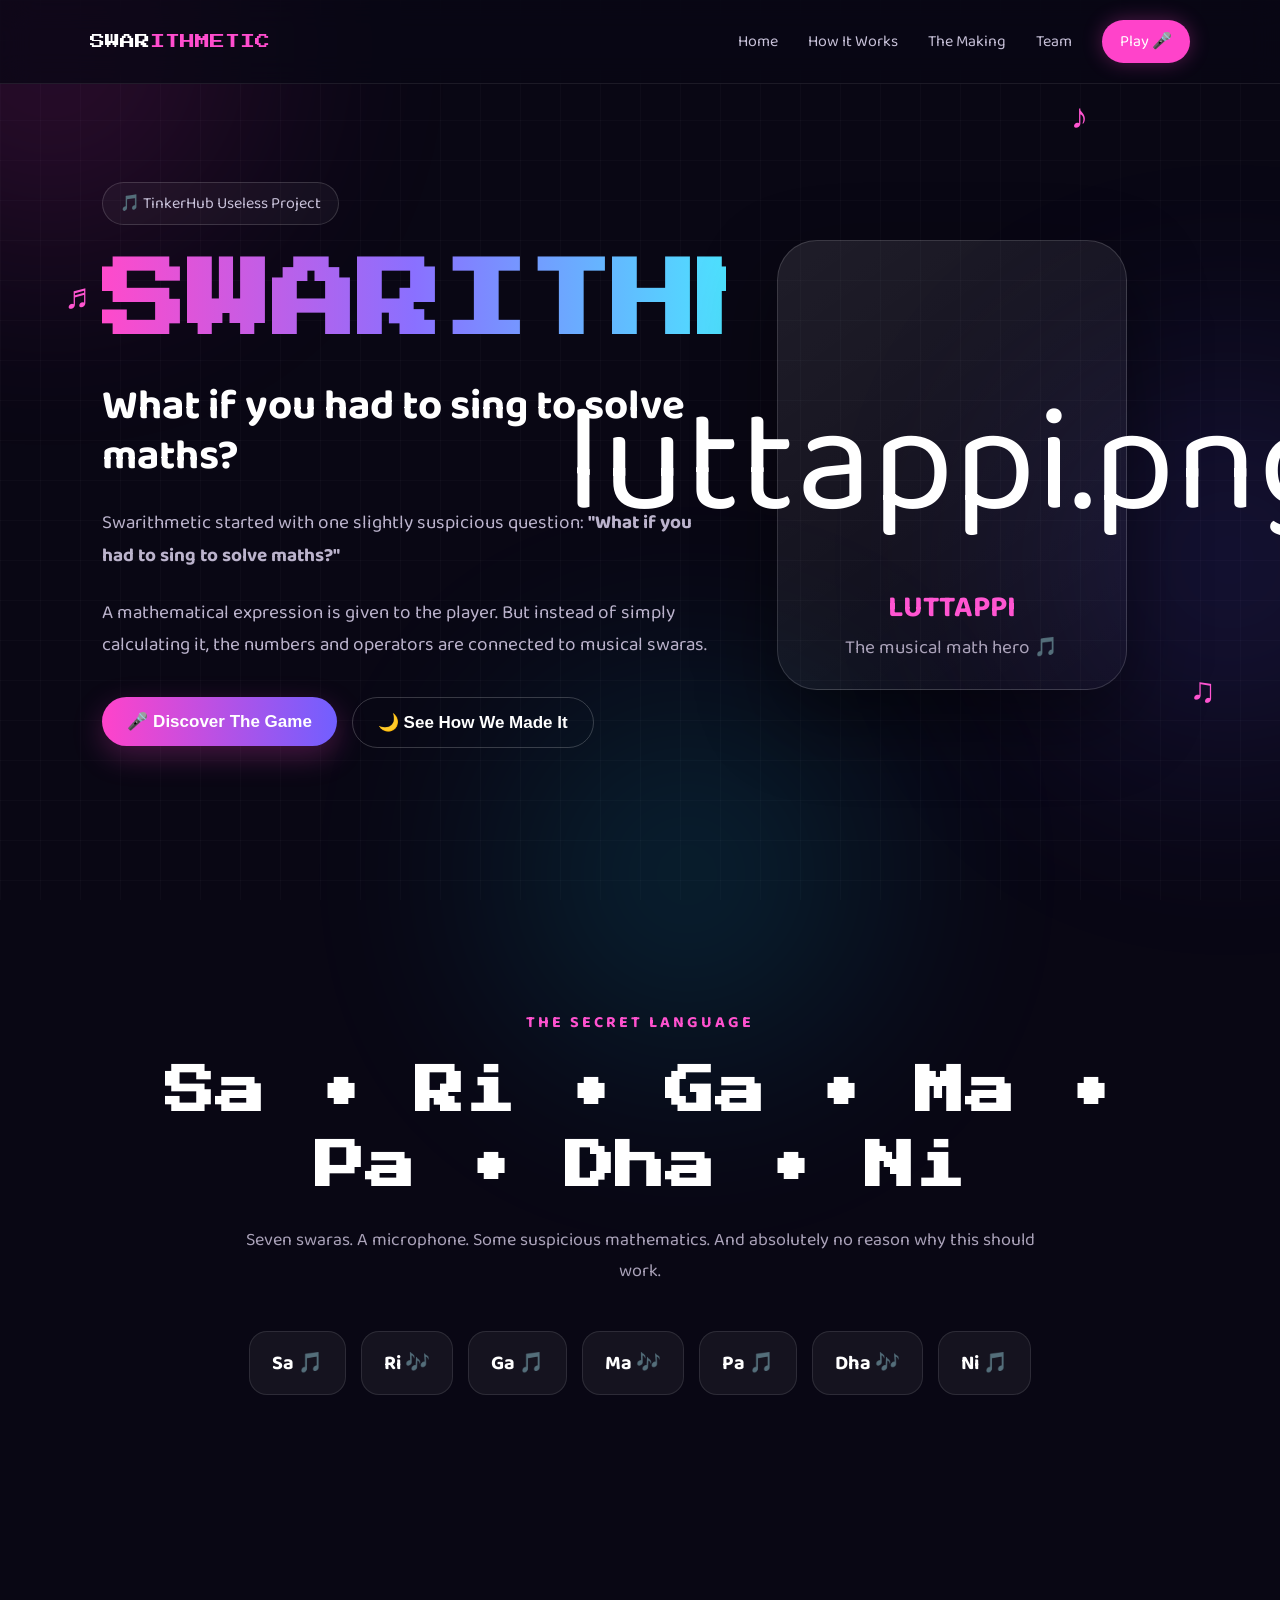
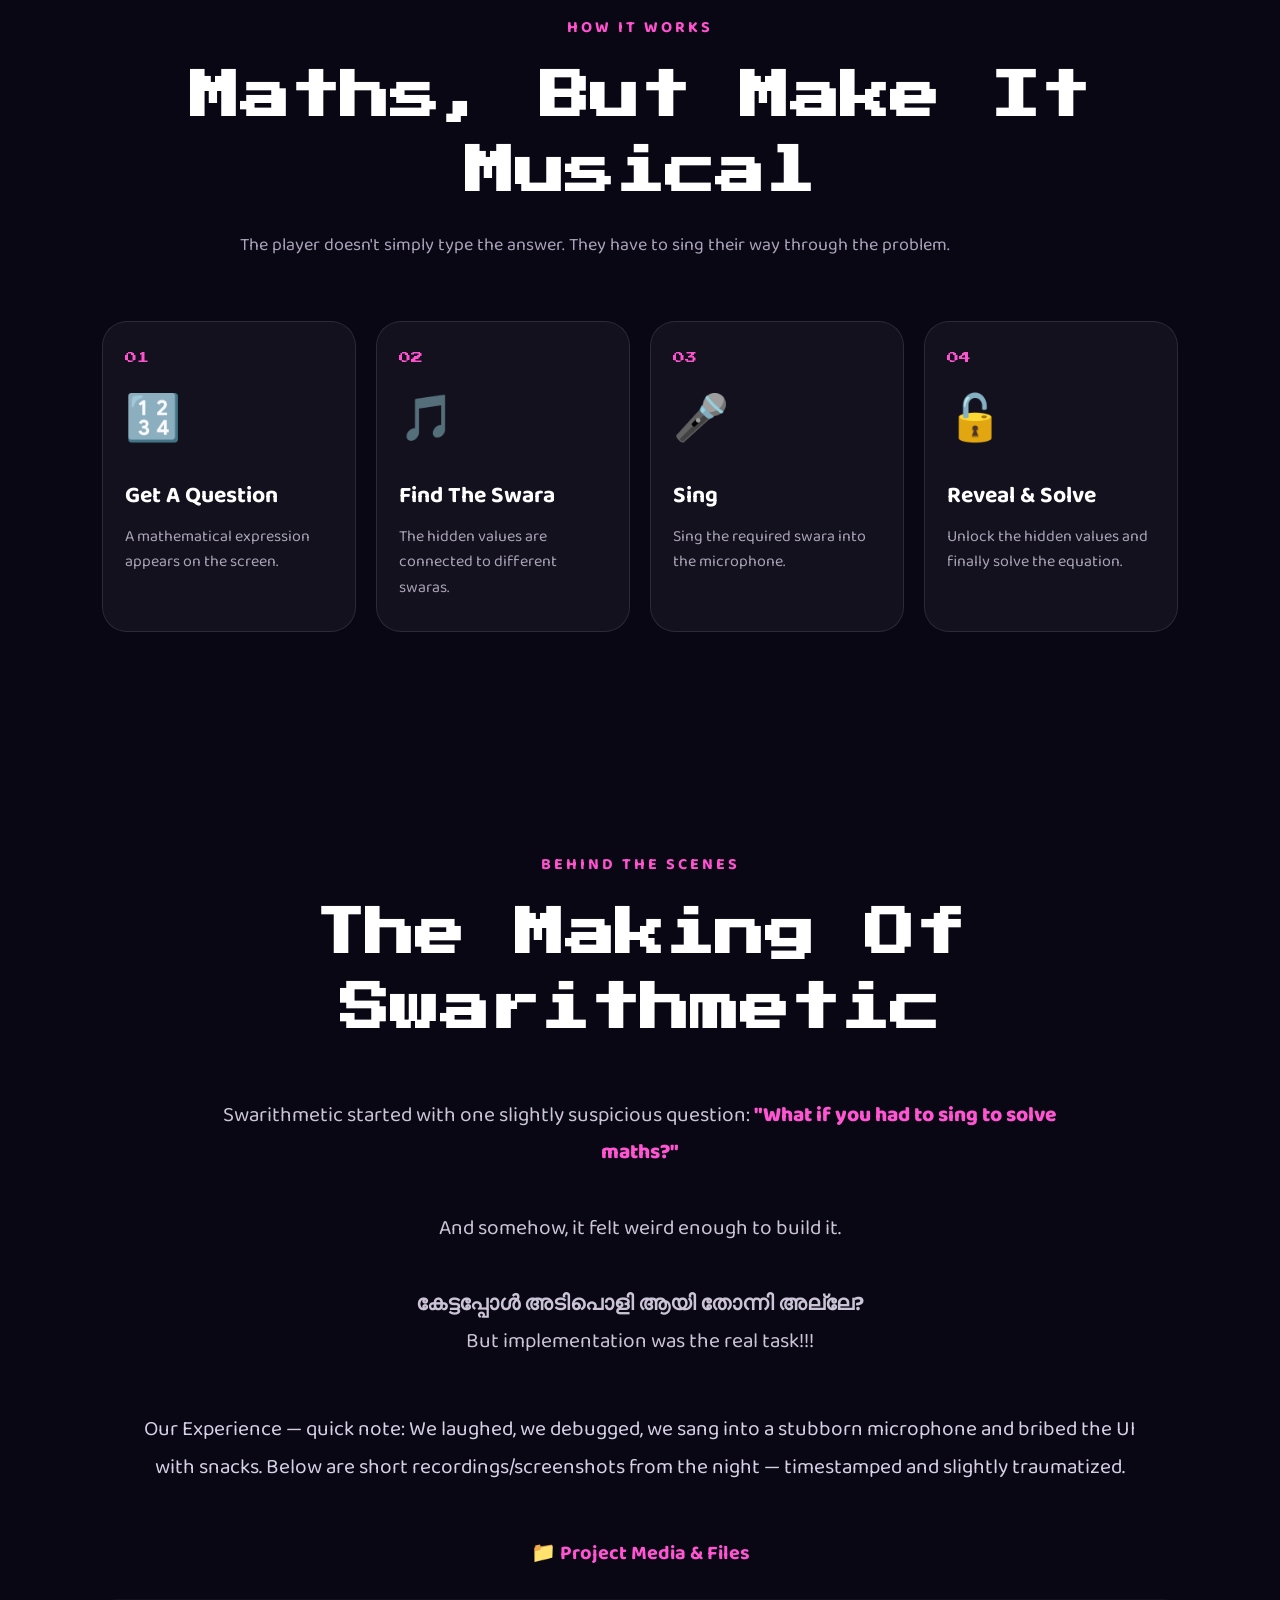
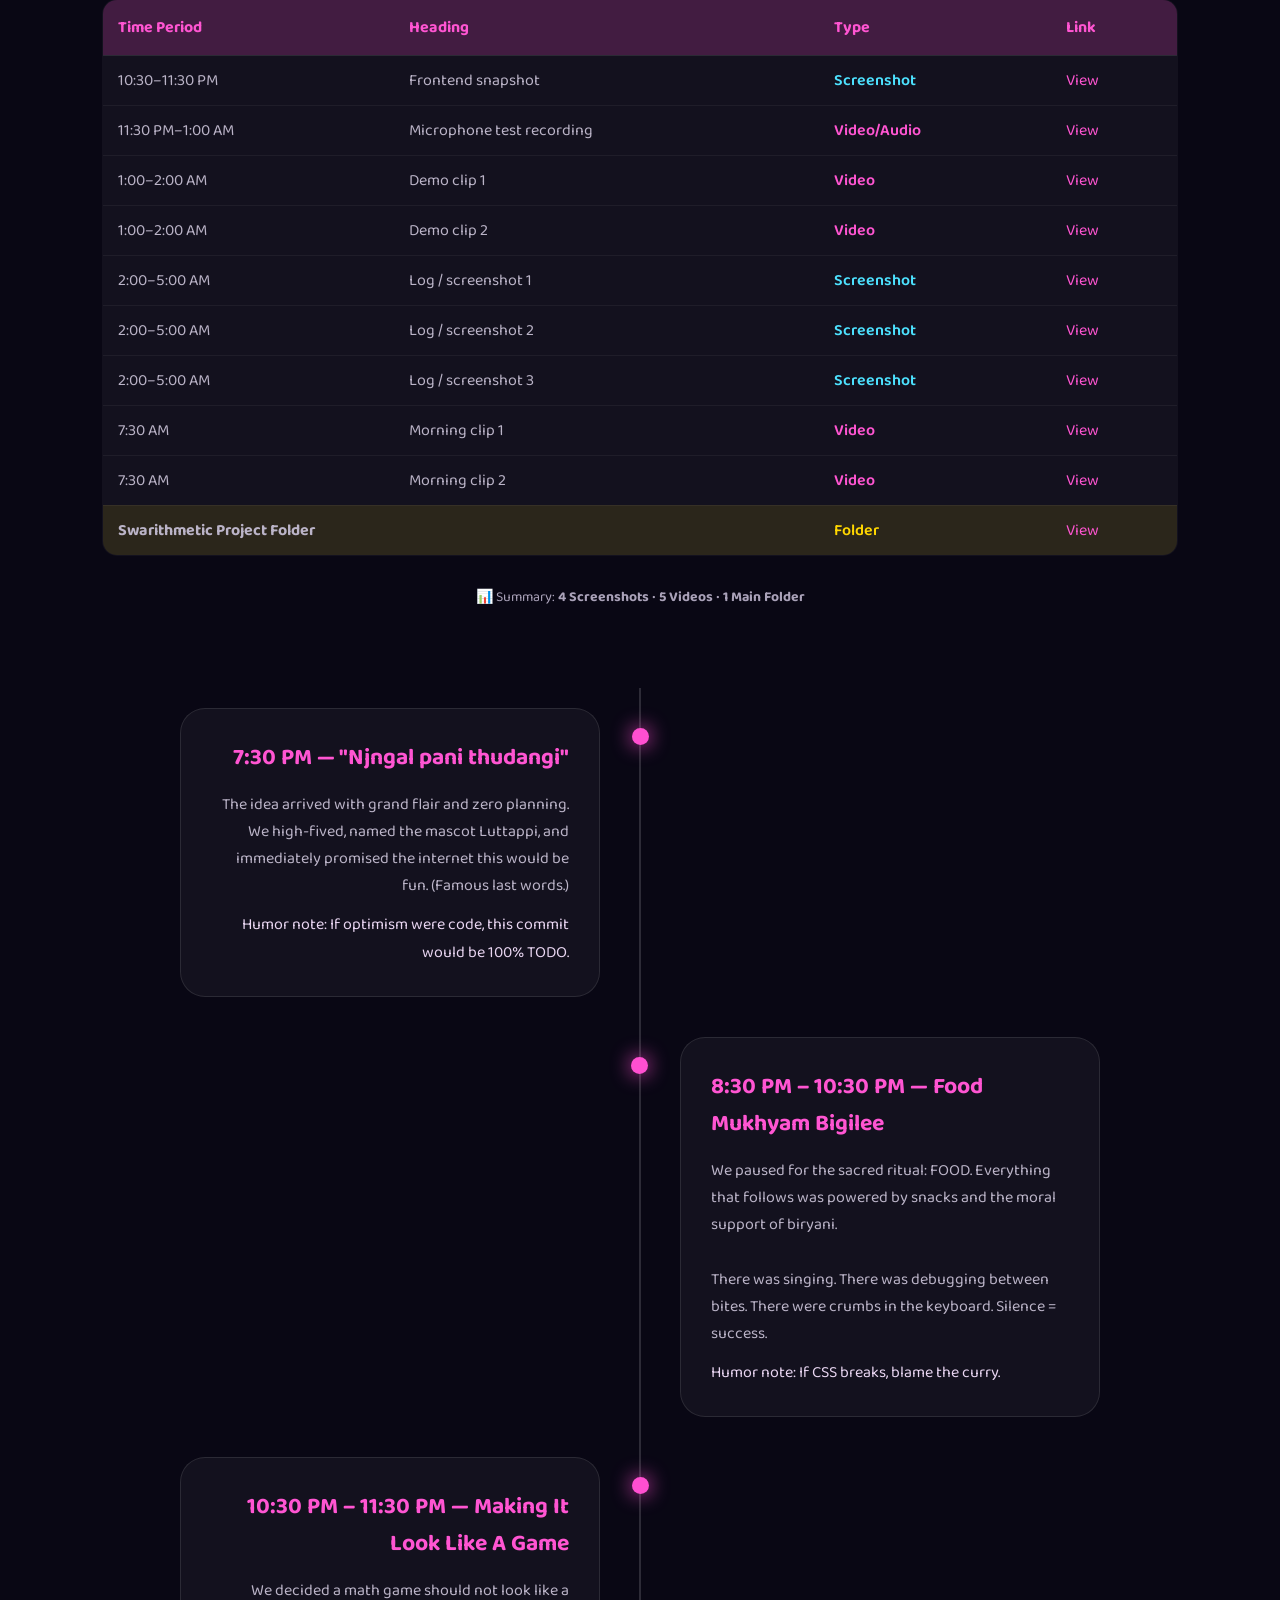
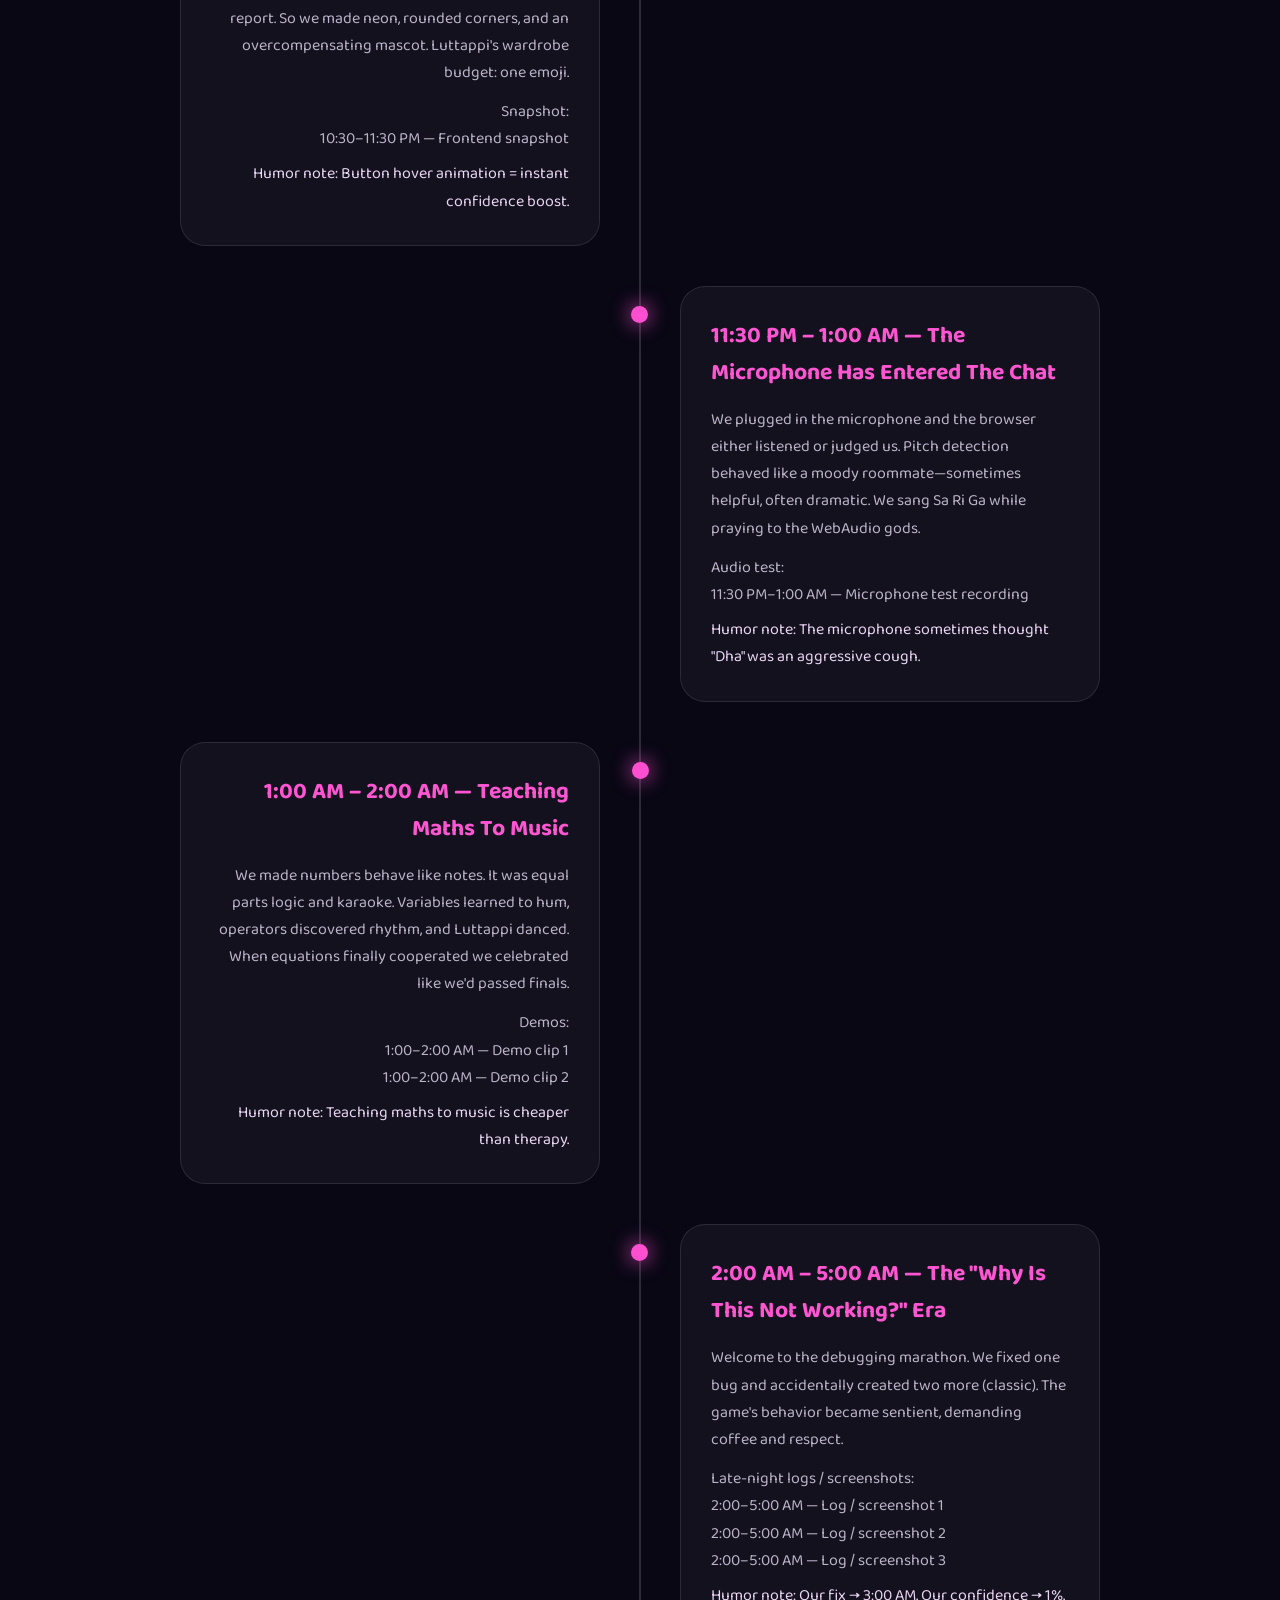
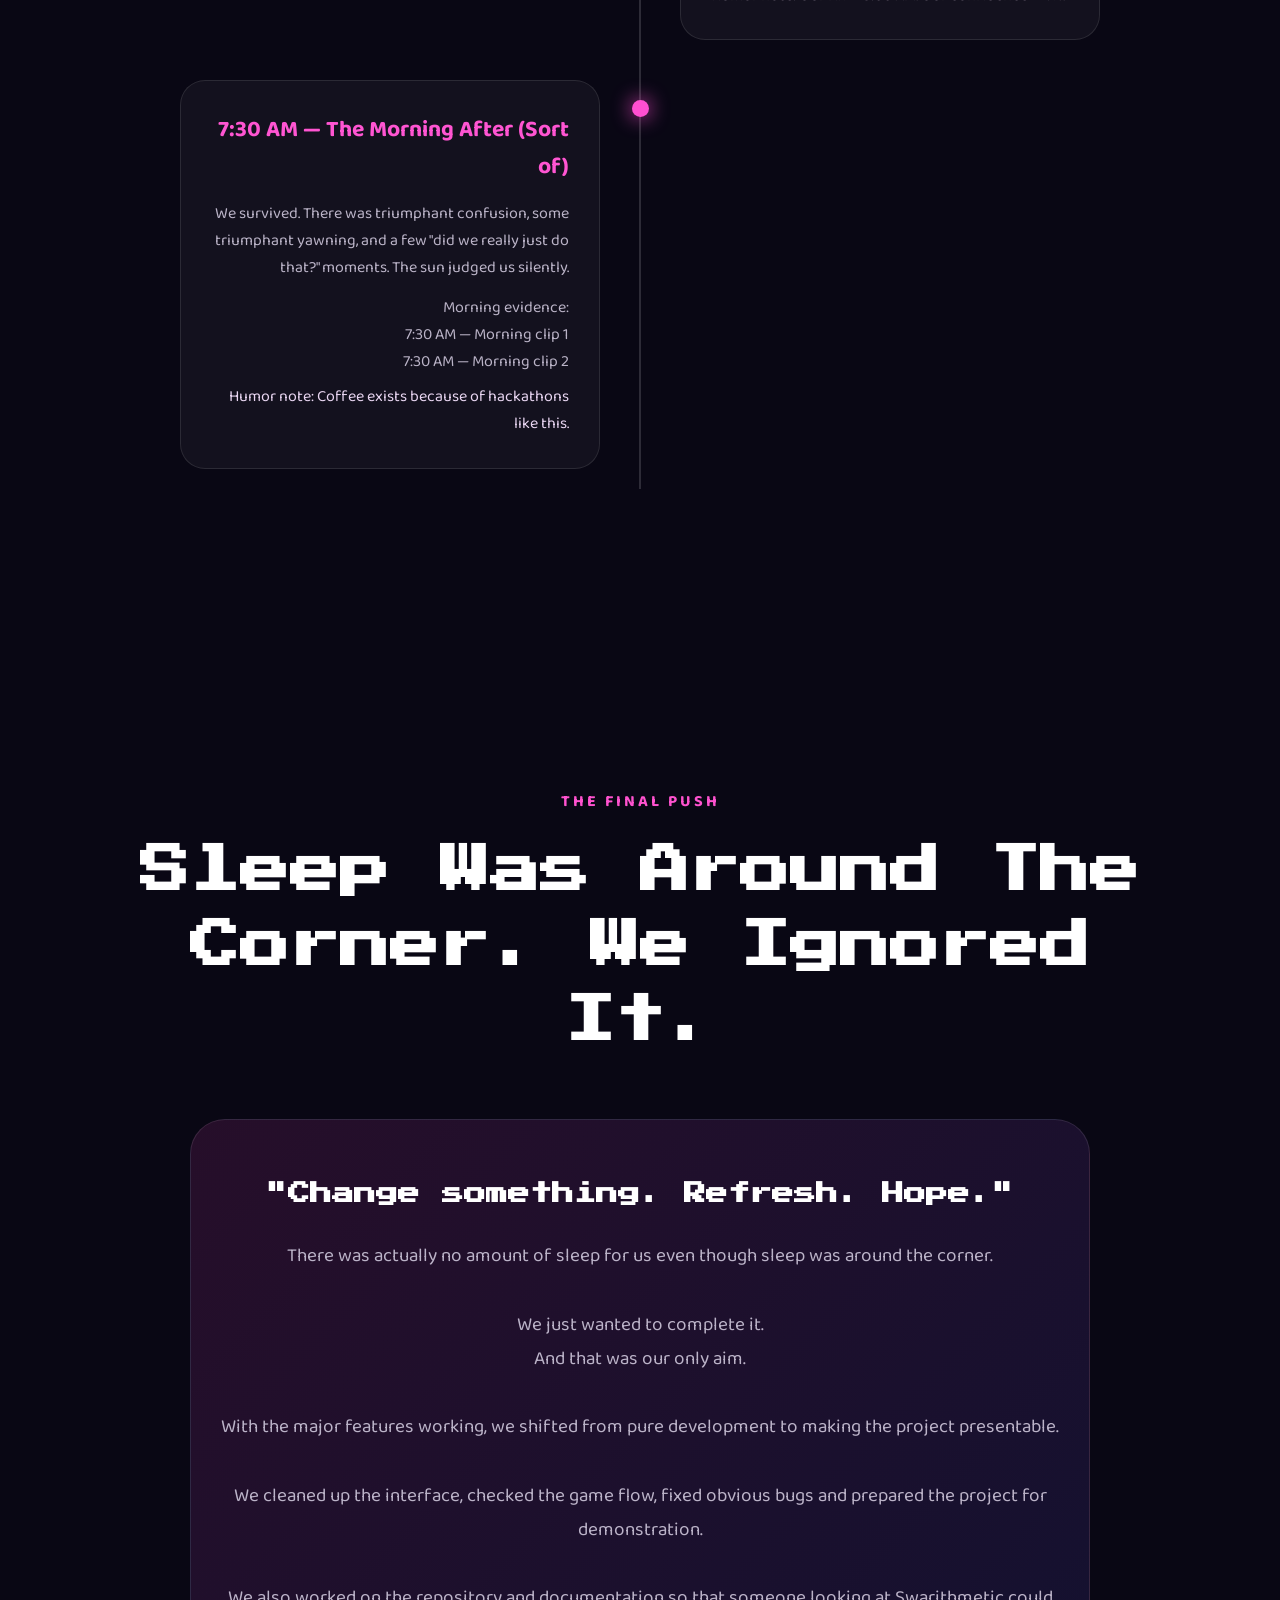
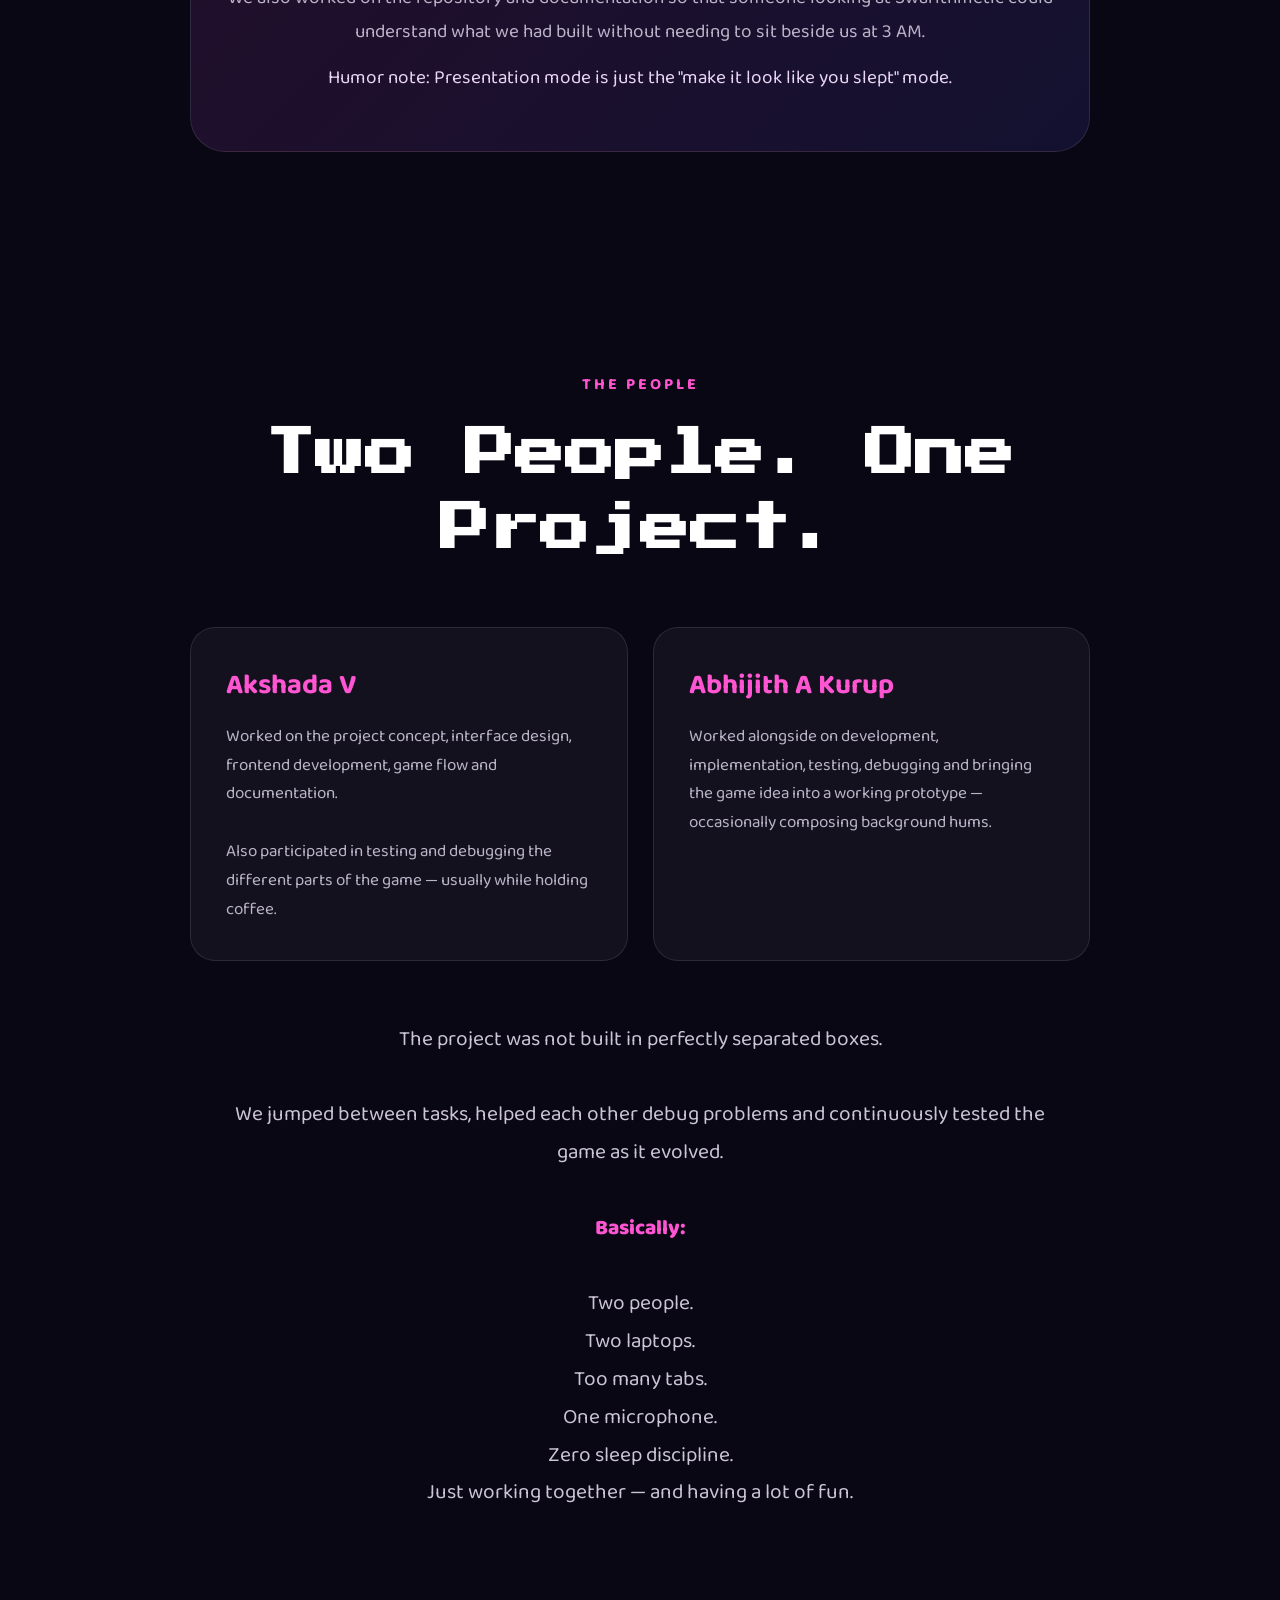
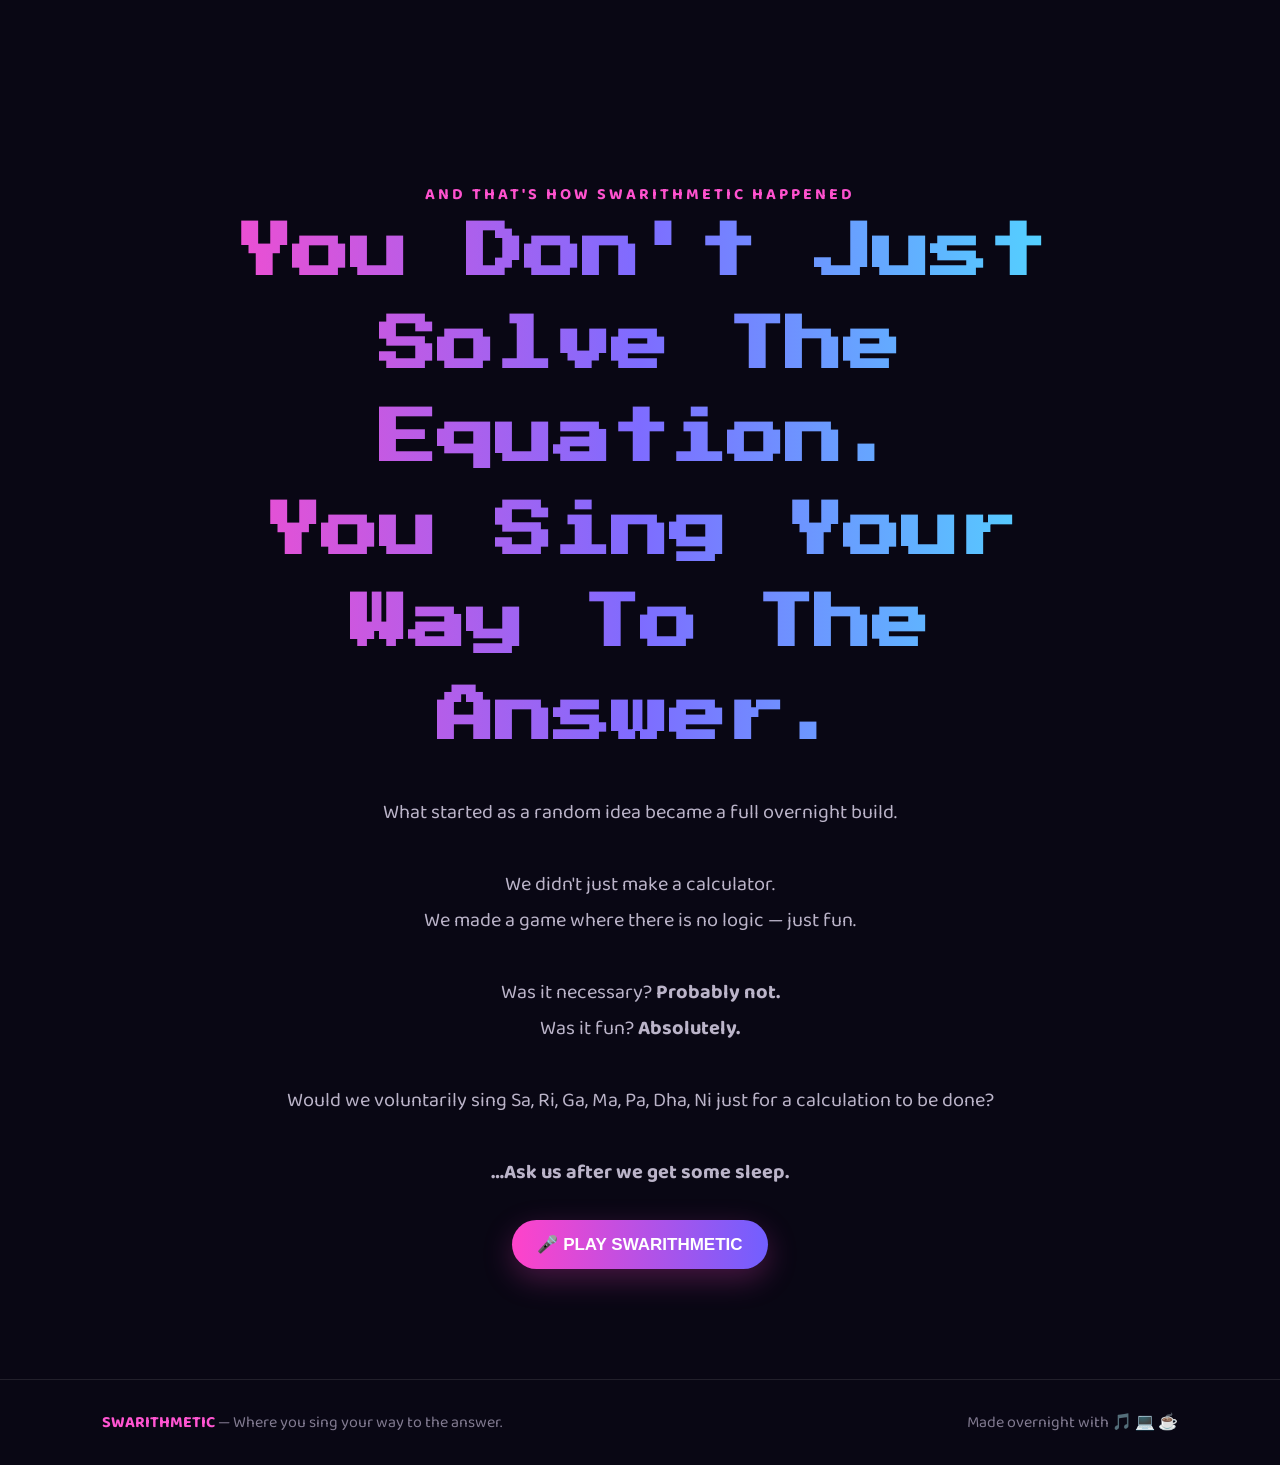
==== commit 2f451c1c: "Fix image source in landing.html" ====
--- a/landing.html
+++ b/landing.html
@@ -1150,7 +1150,7 @@
             -->
 
             <div class="luttappi-image">
-                "luttappi.png"
+                luttappi.png
             </div>
 
             <div class="luttappi-label">
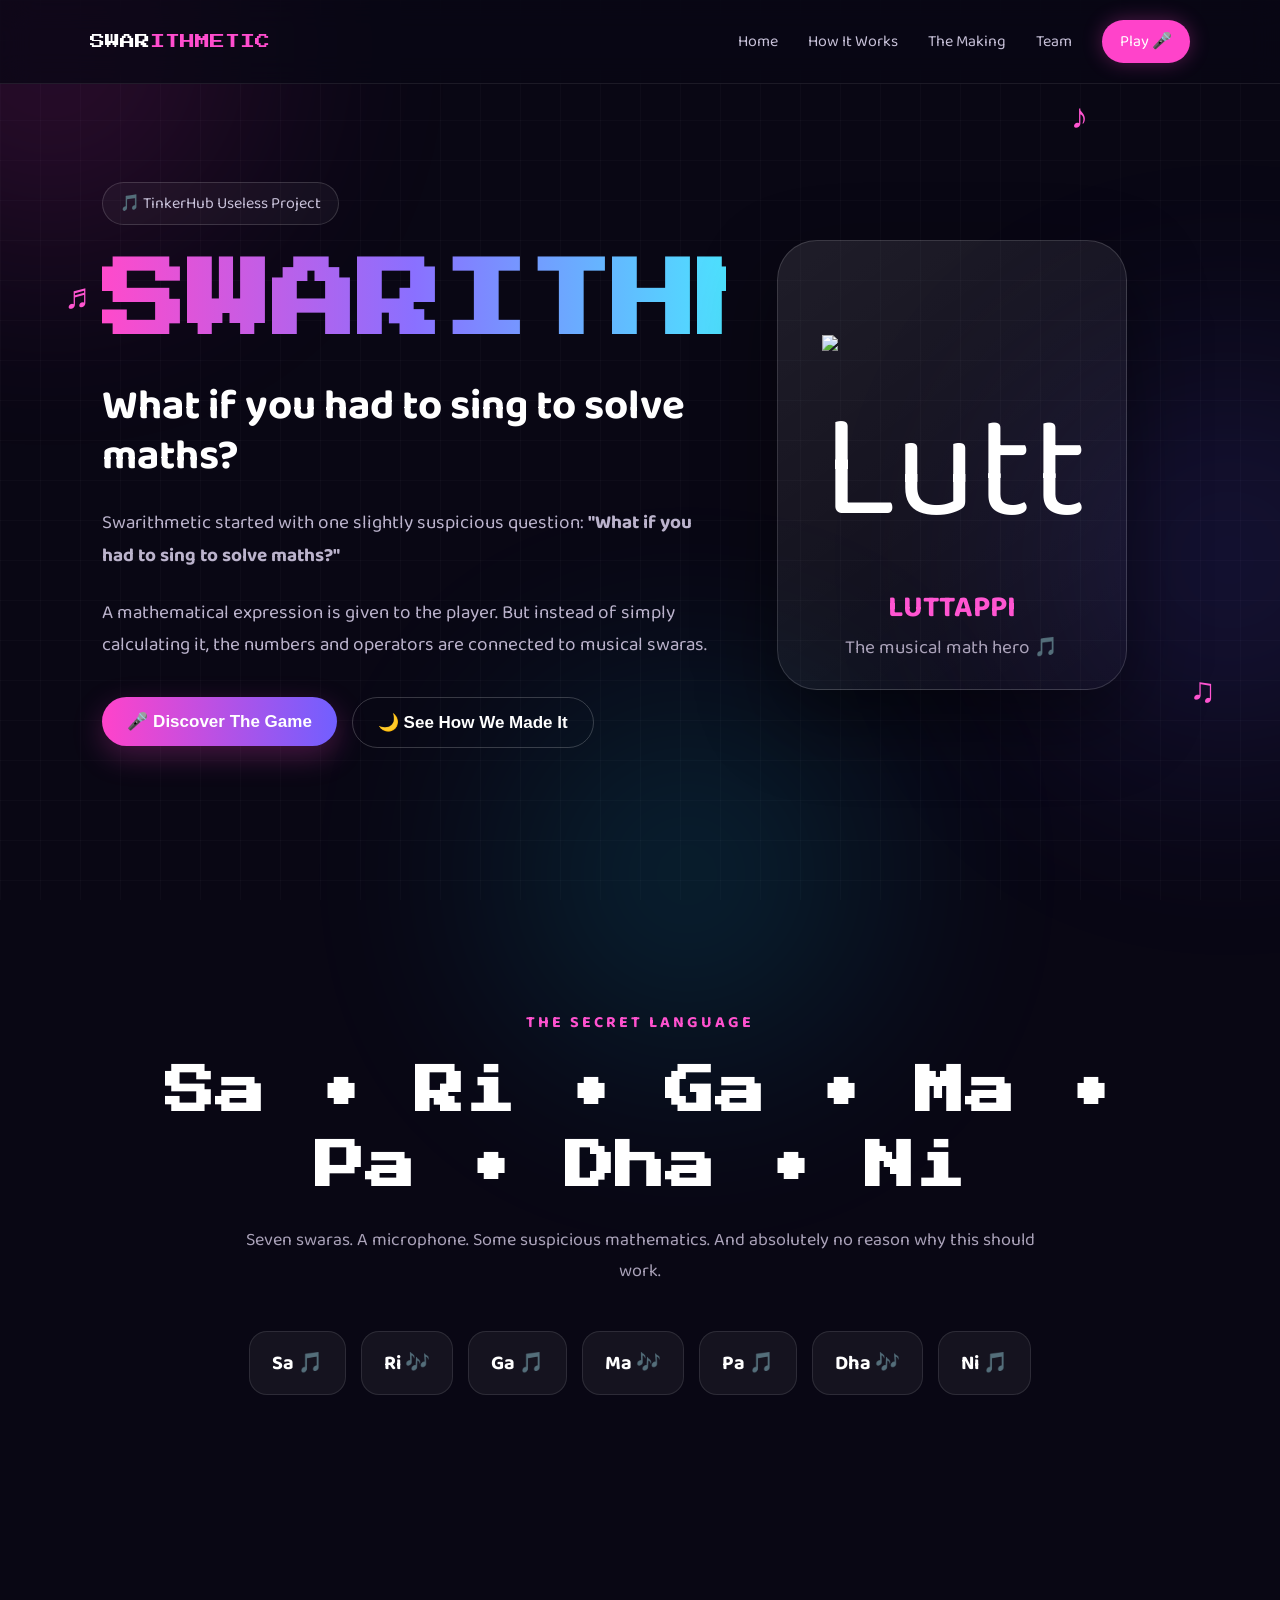
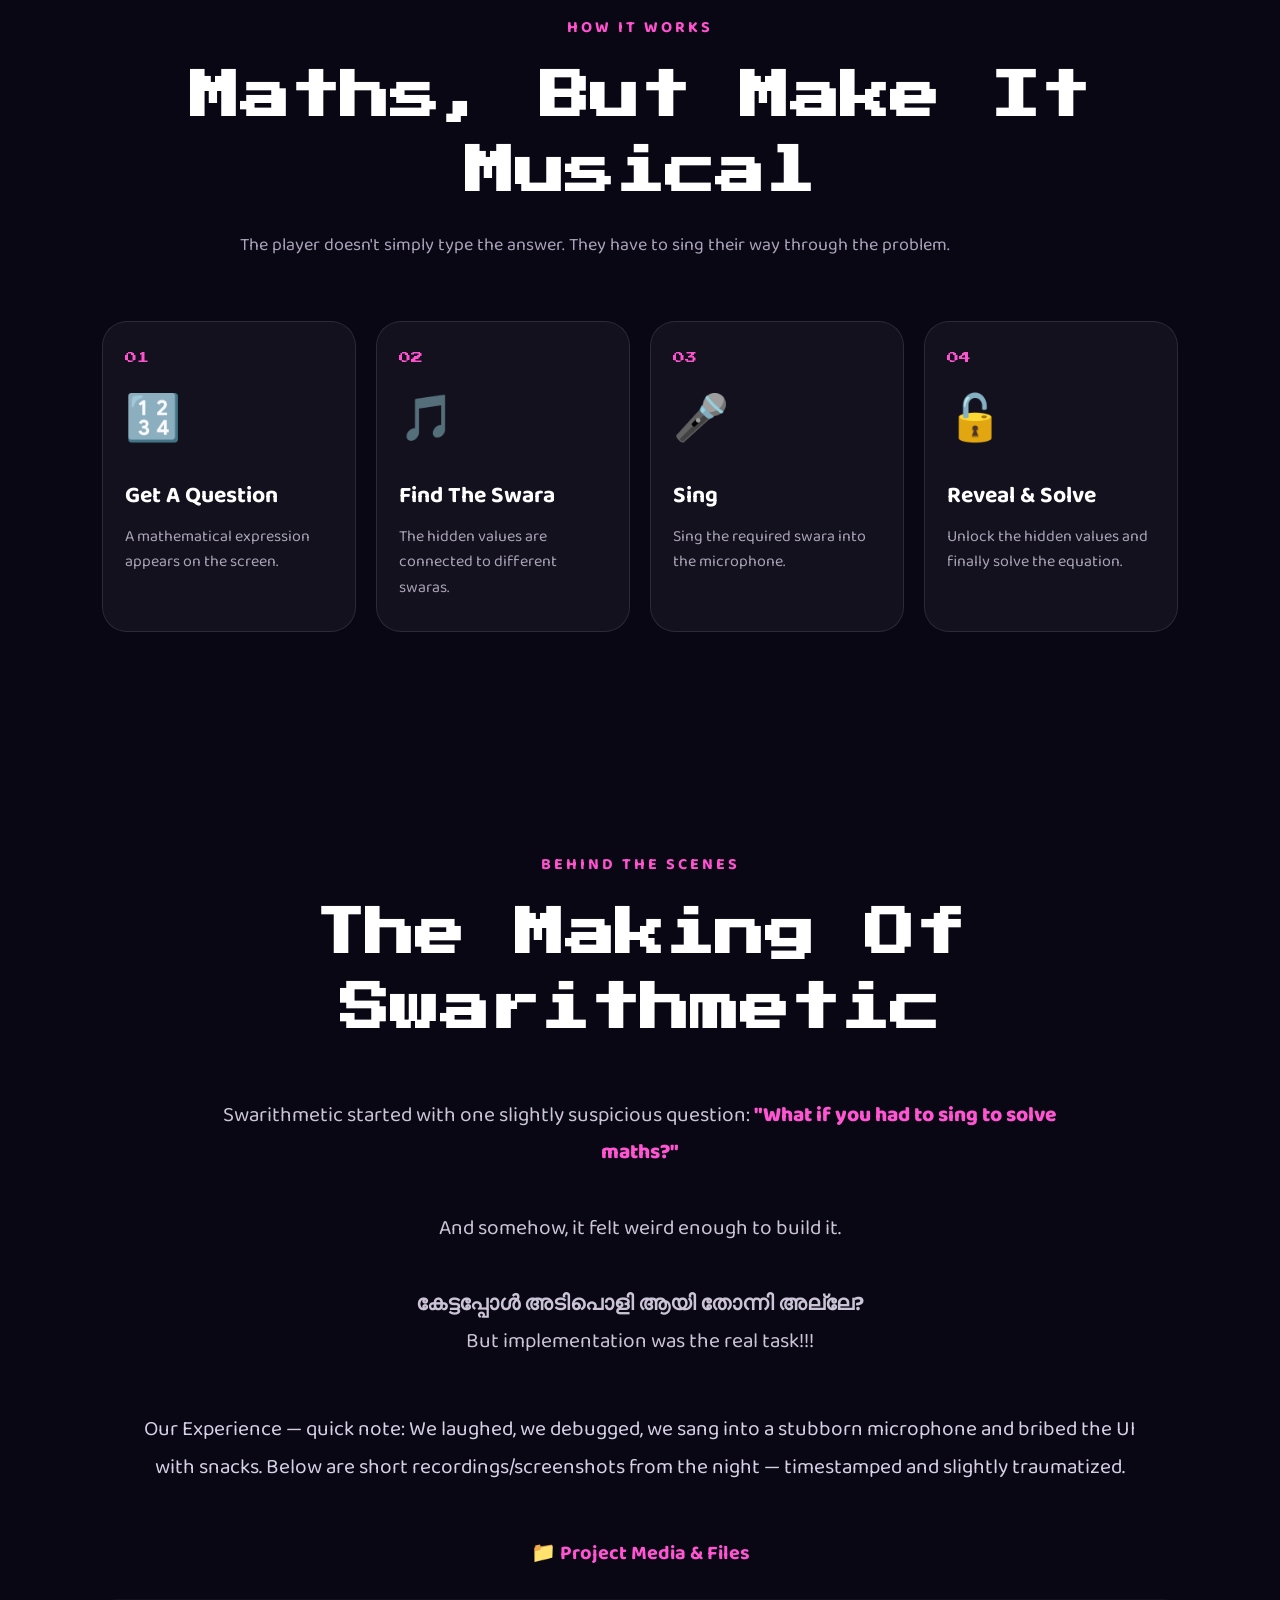
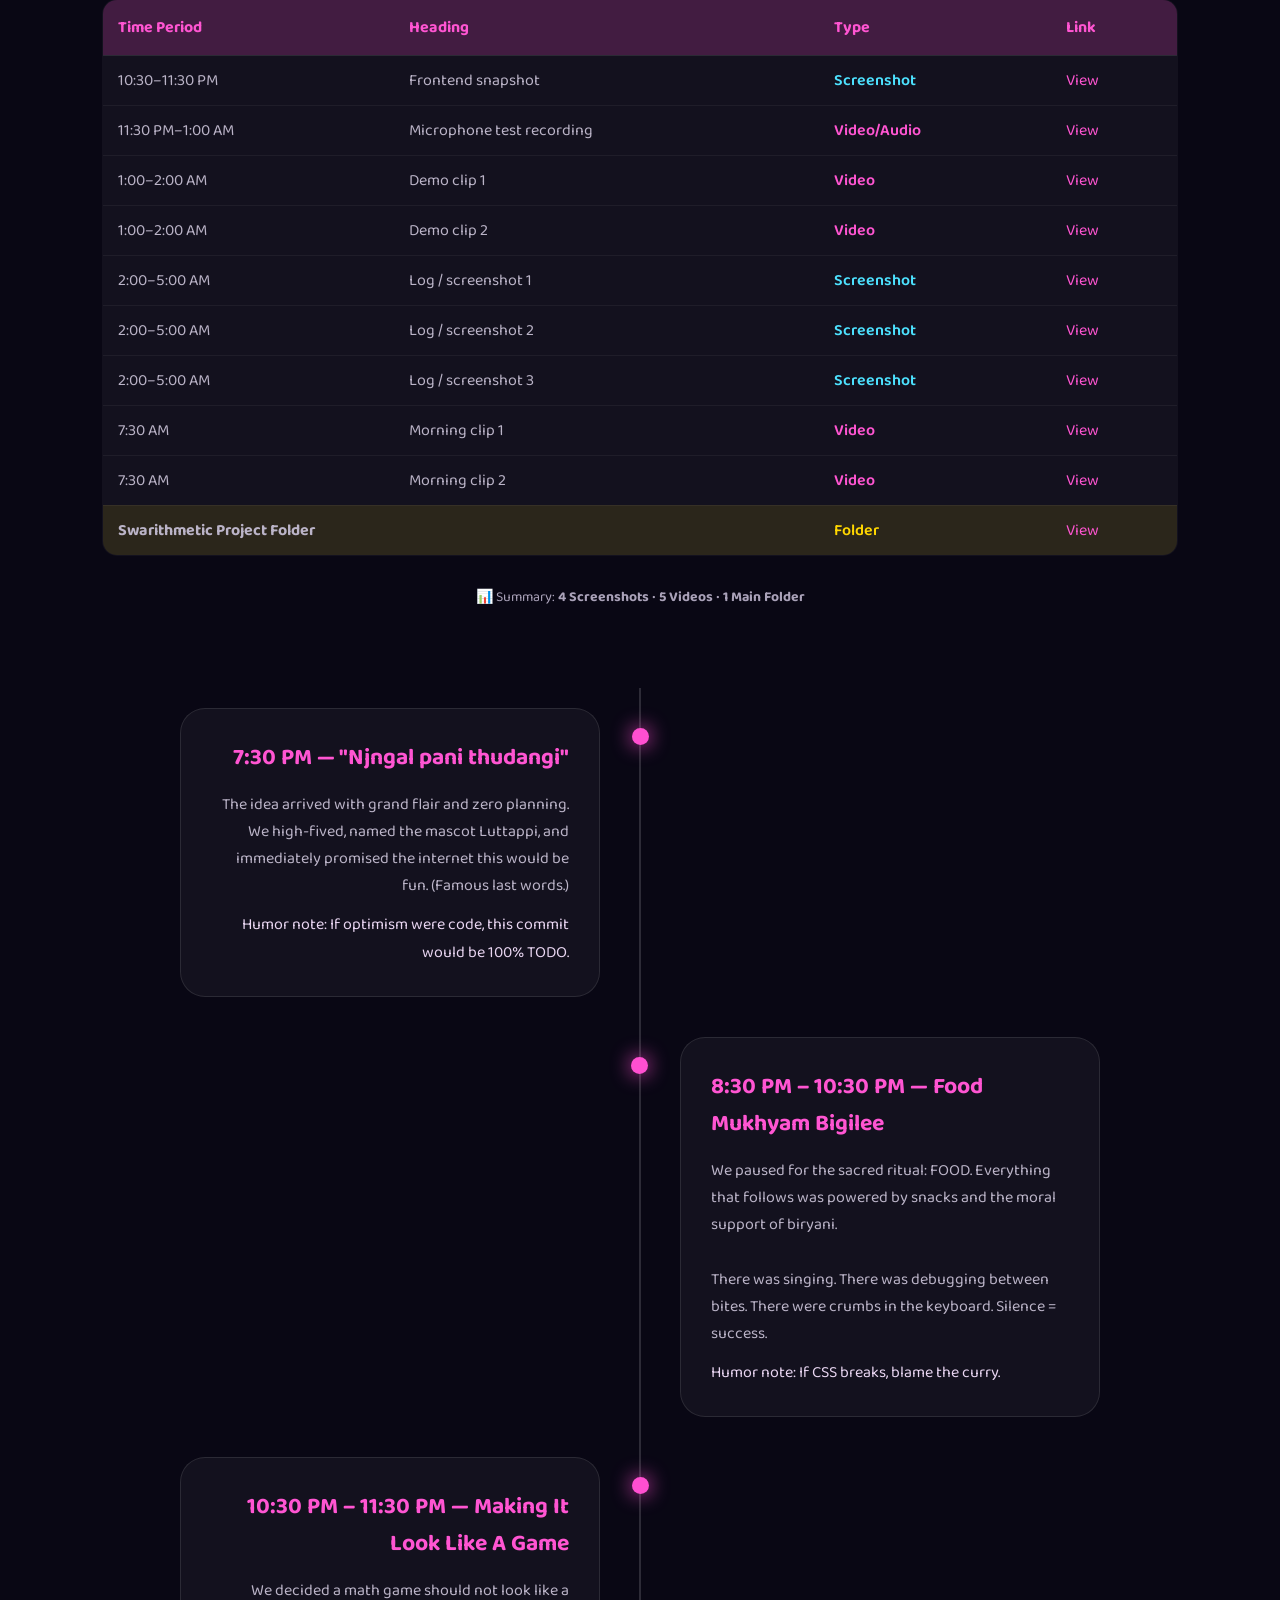
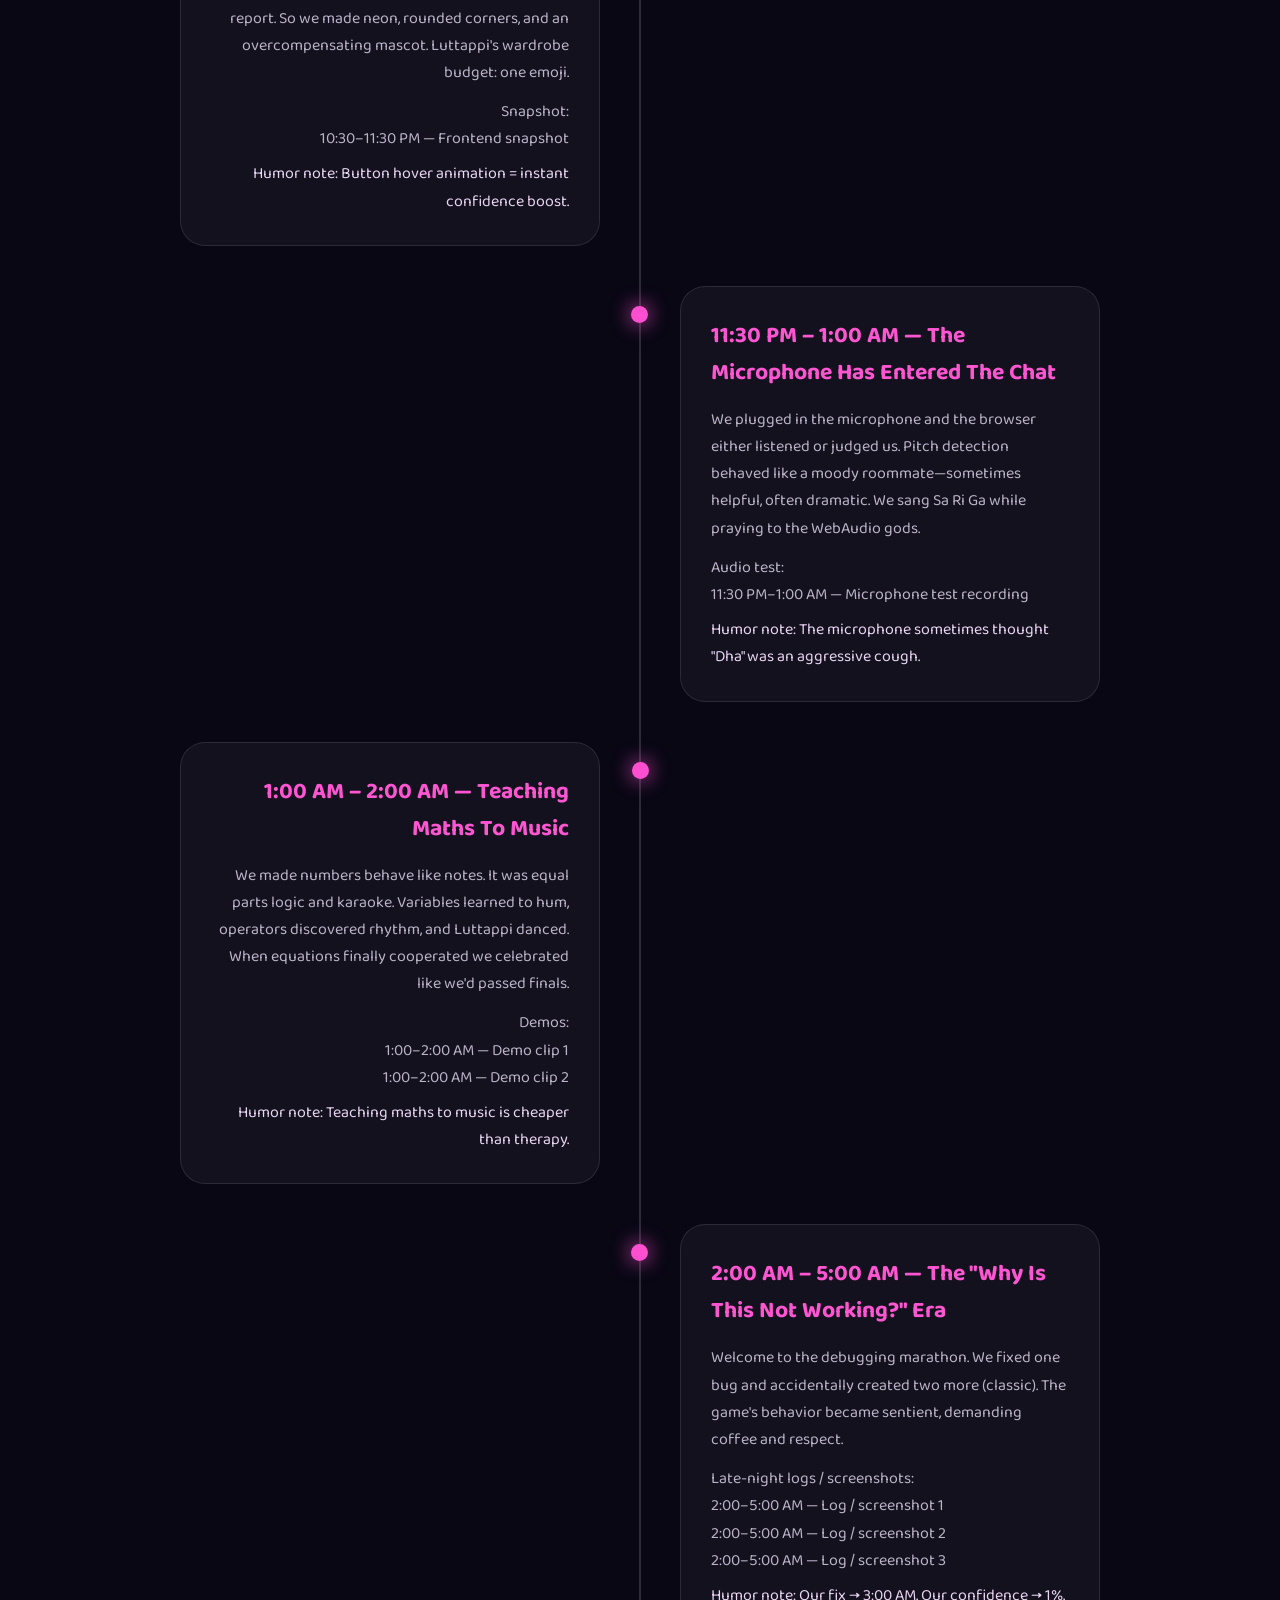
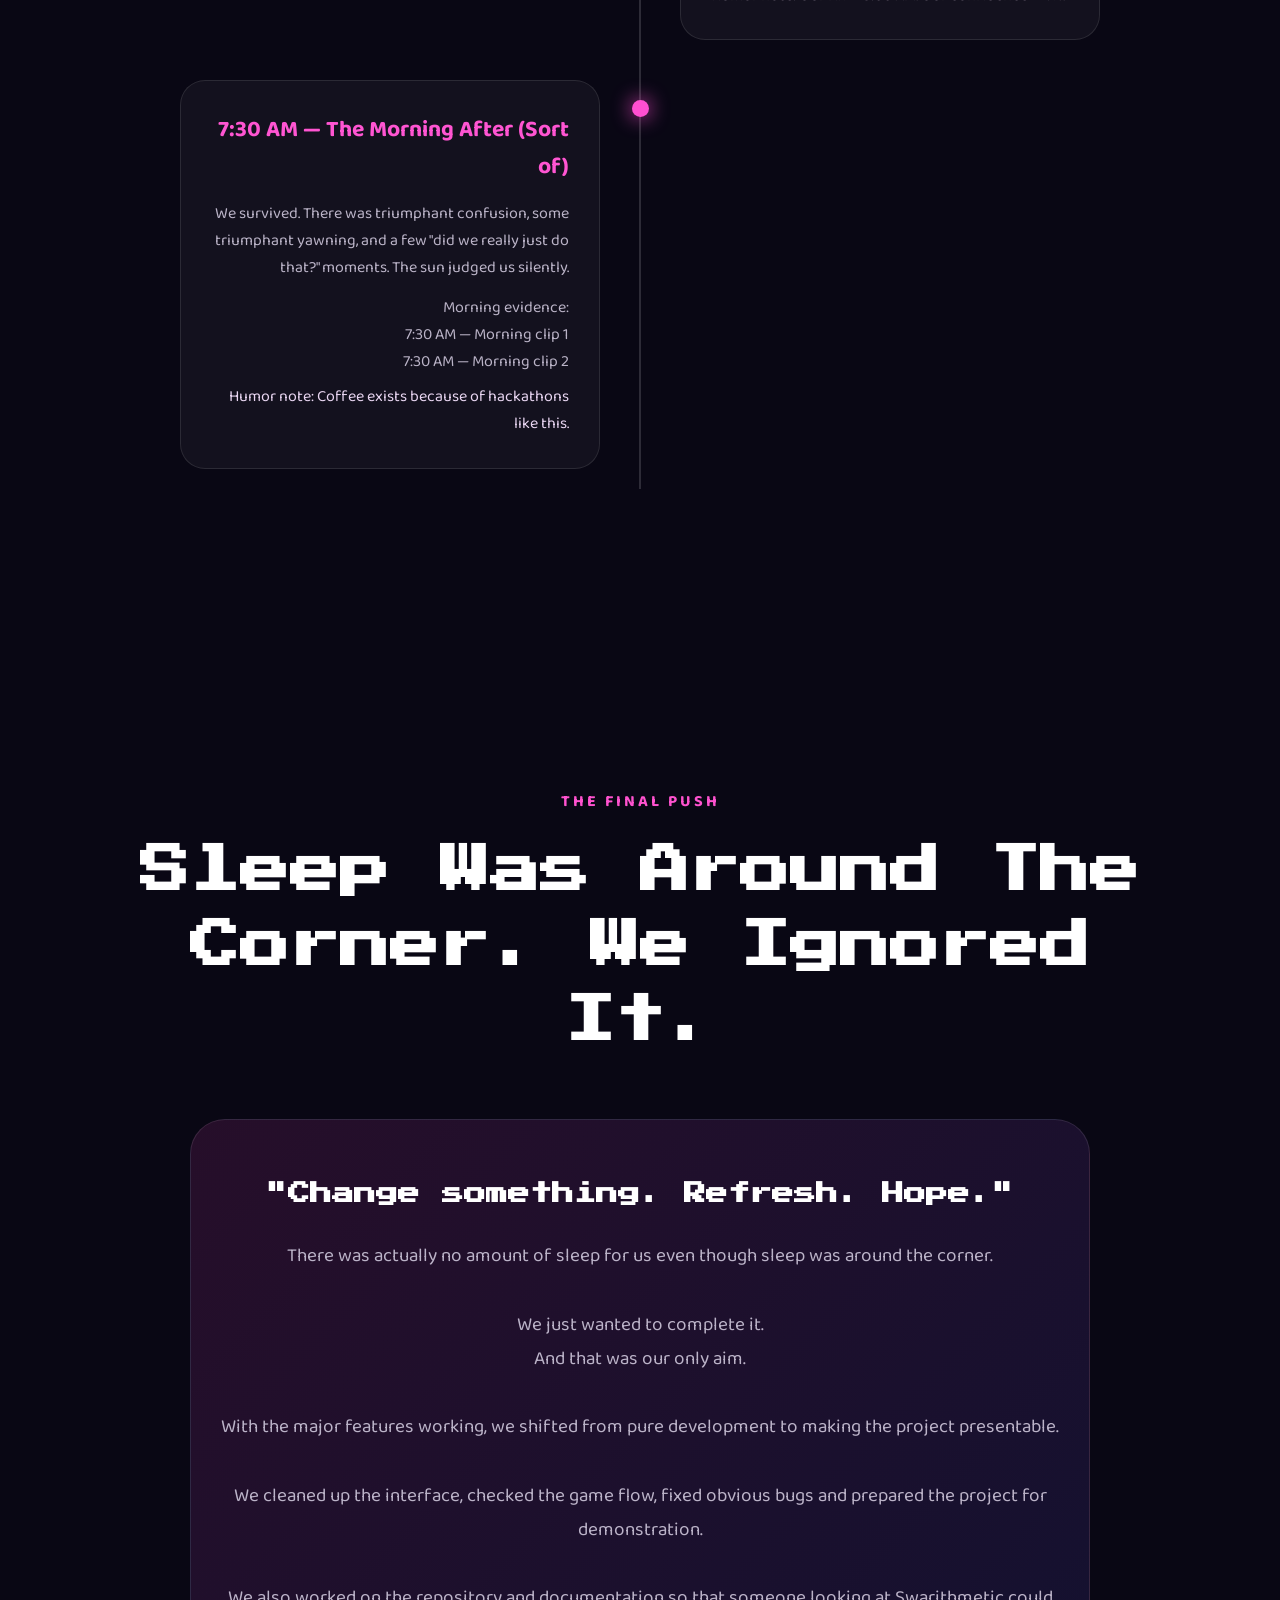
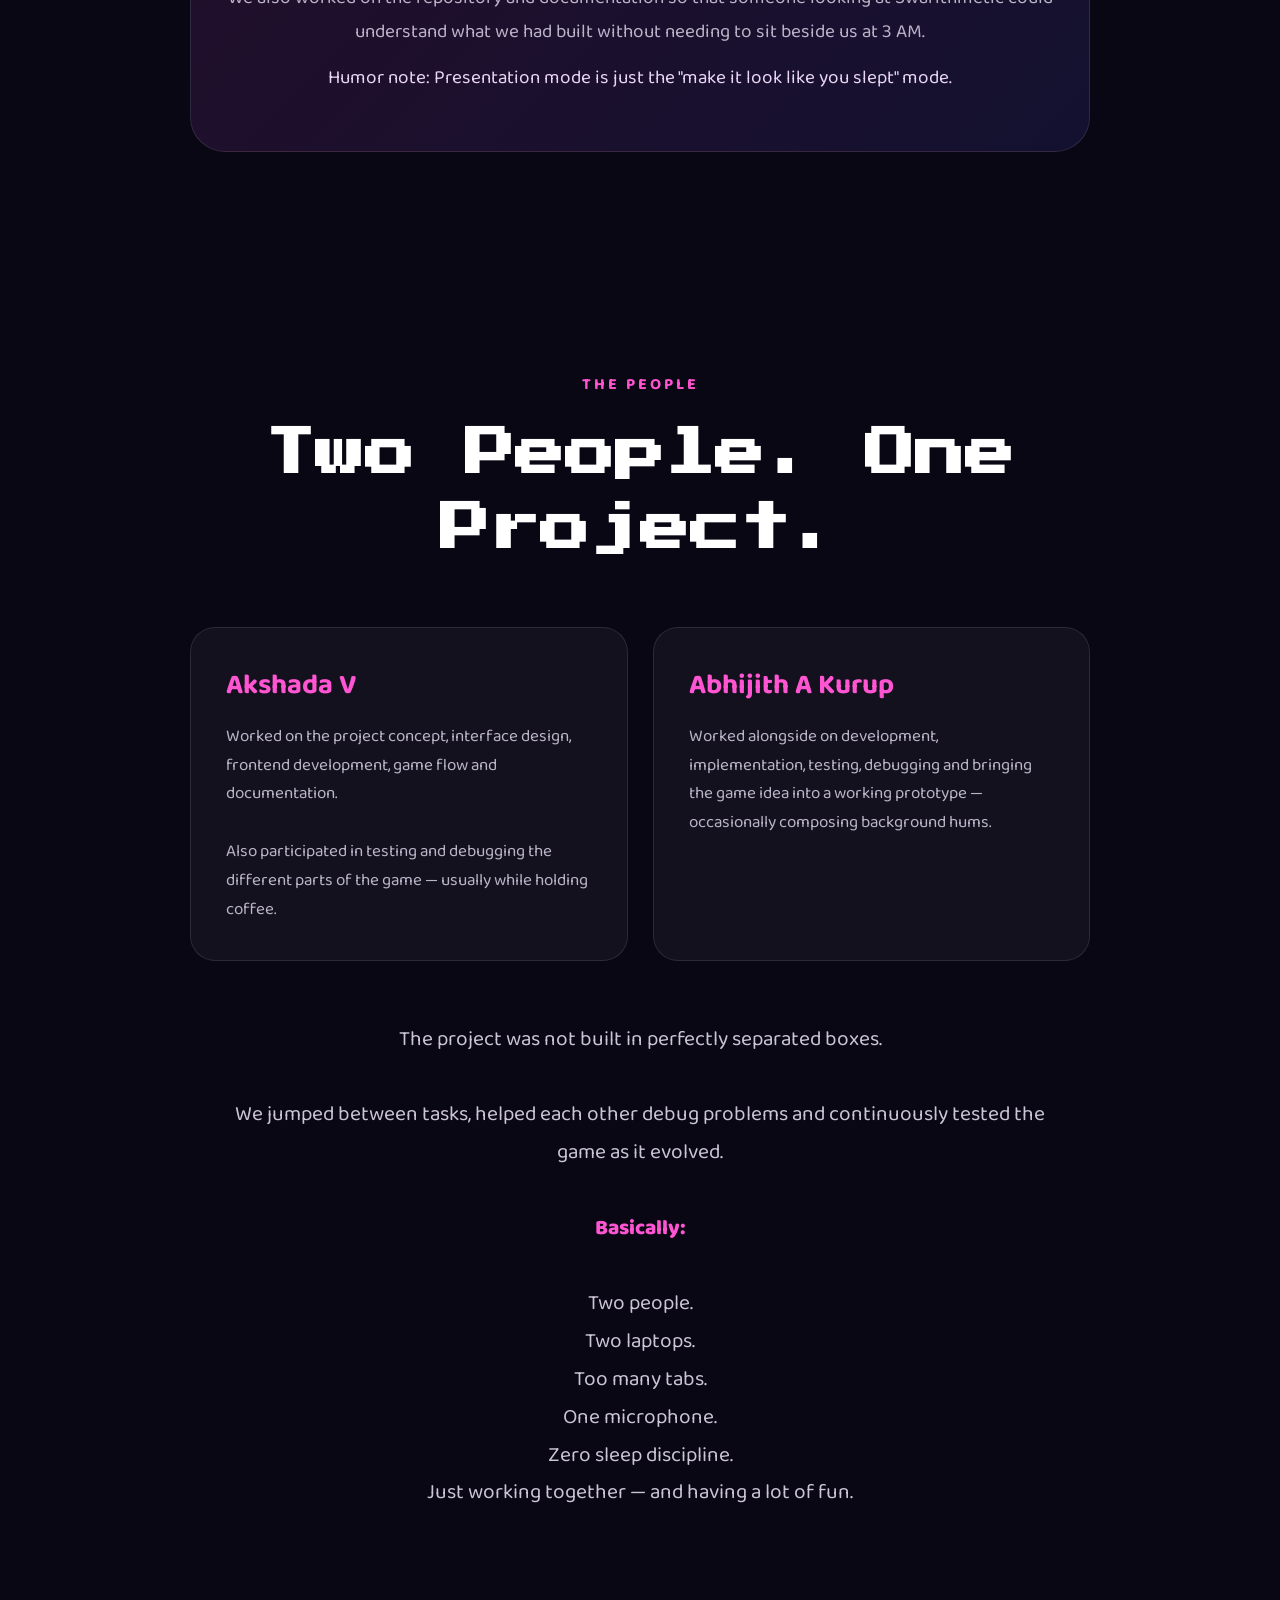
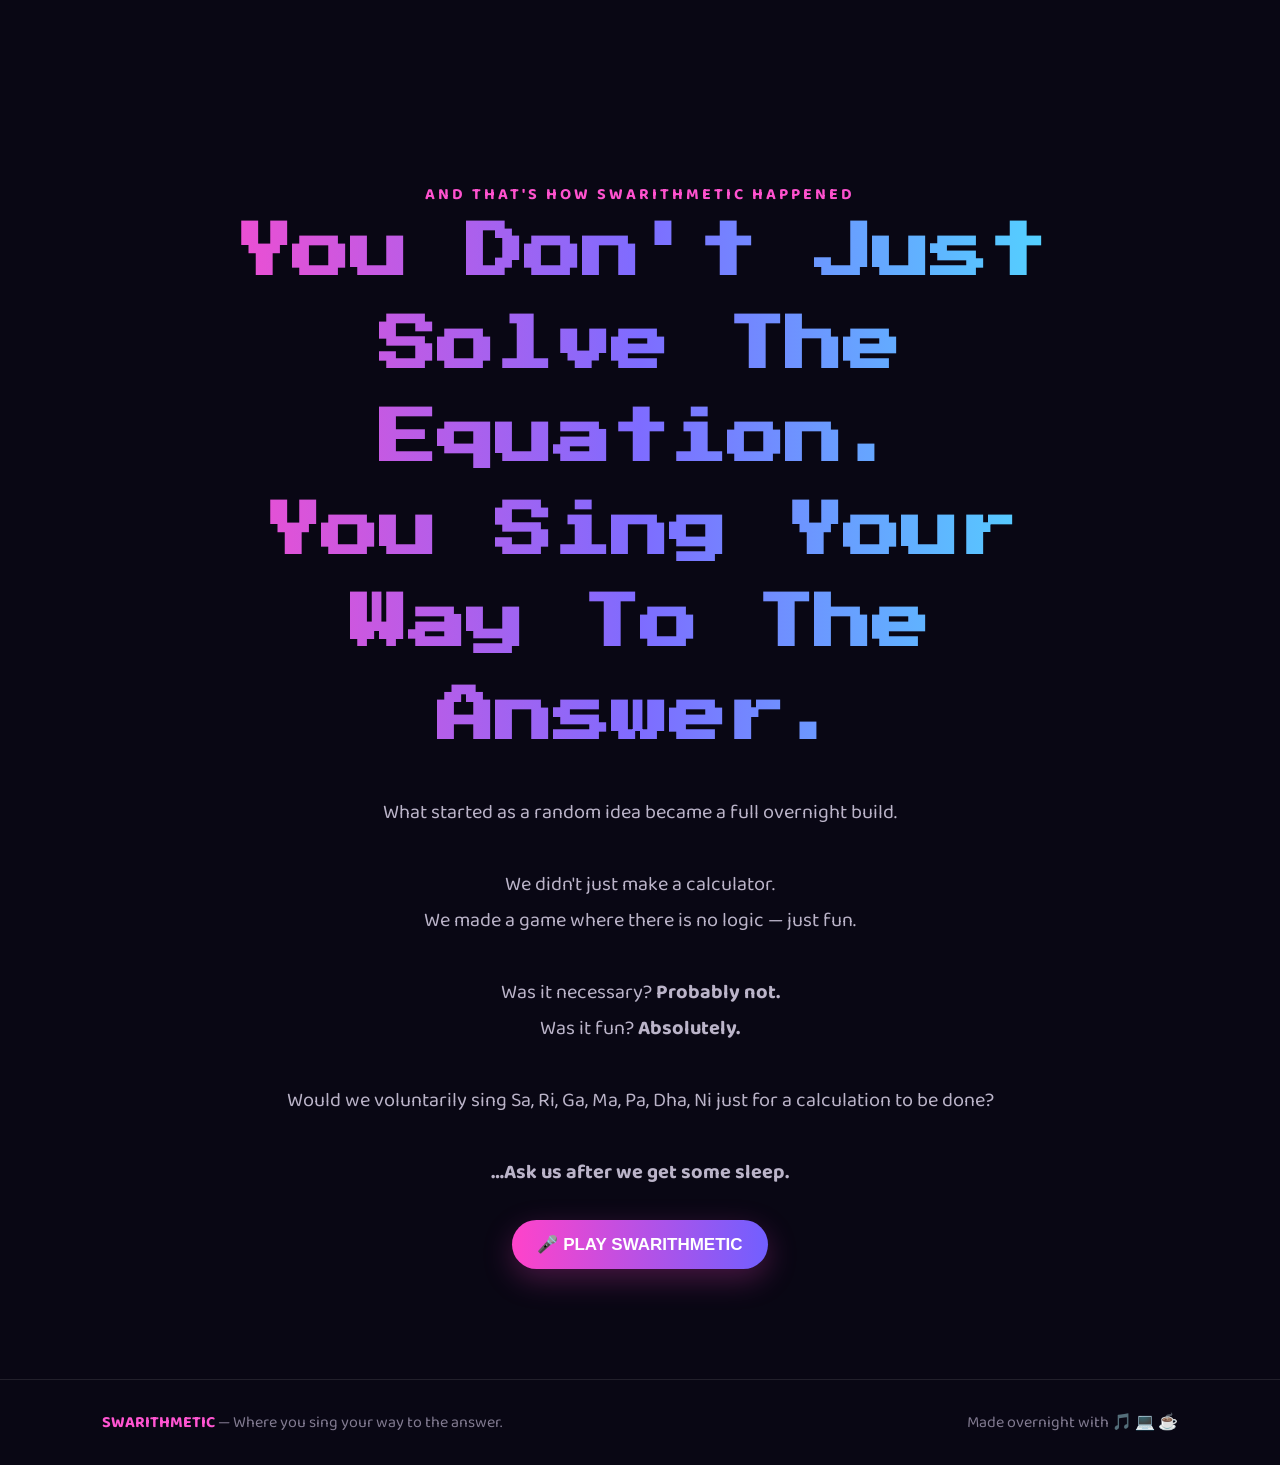
==== commit 18b7efb0: "Refactor luttappi image markup Removed redundant div and updated img tag for luttappi." ====
--- a/landing.html
+++ b/landing.html
@@ -1149,9 +1149,7 @@
                  class="luttappi-image">
             -->
 
-            <div class="luttappi-image">
-                luttappi.png
-            </div>
+            <img src="luttappi.png" class="luttappi-image" alt="Luttappi">
 
             <div class="luttappi-label">
 
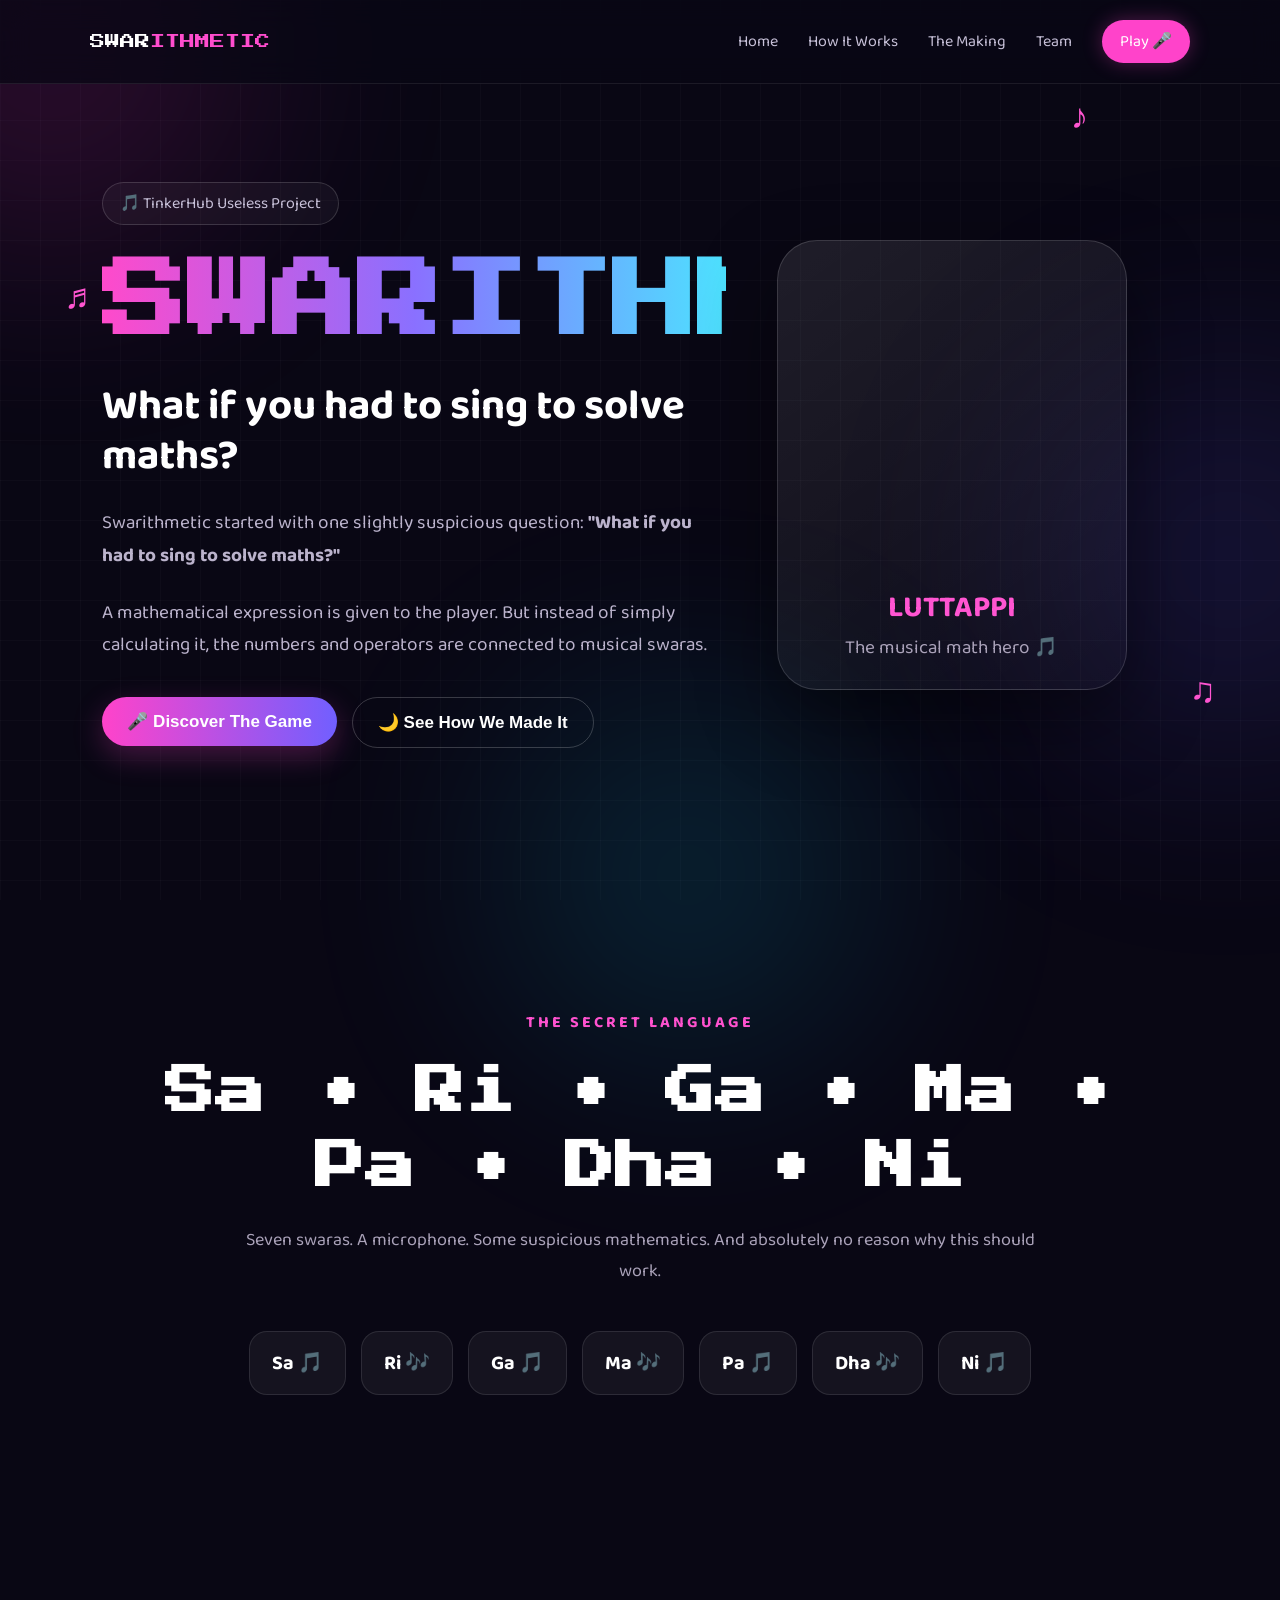
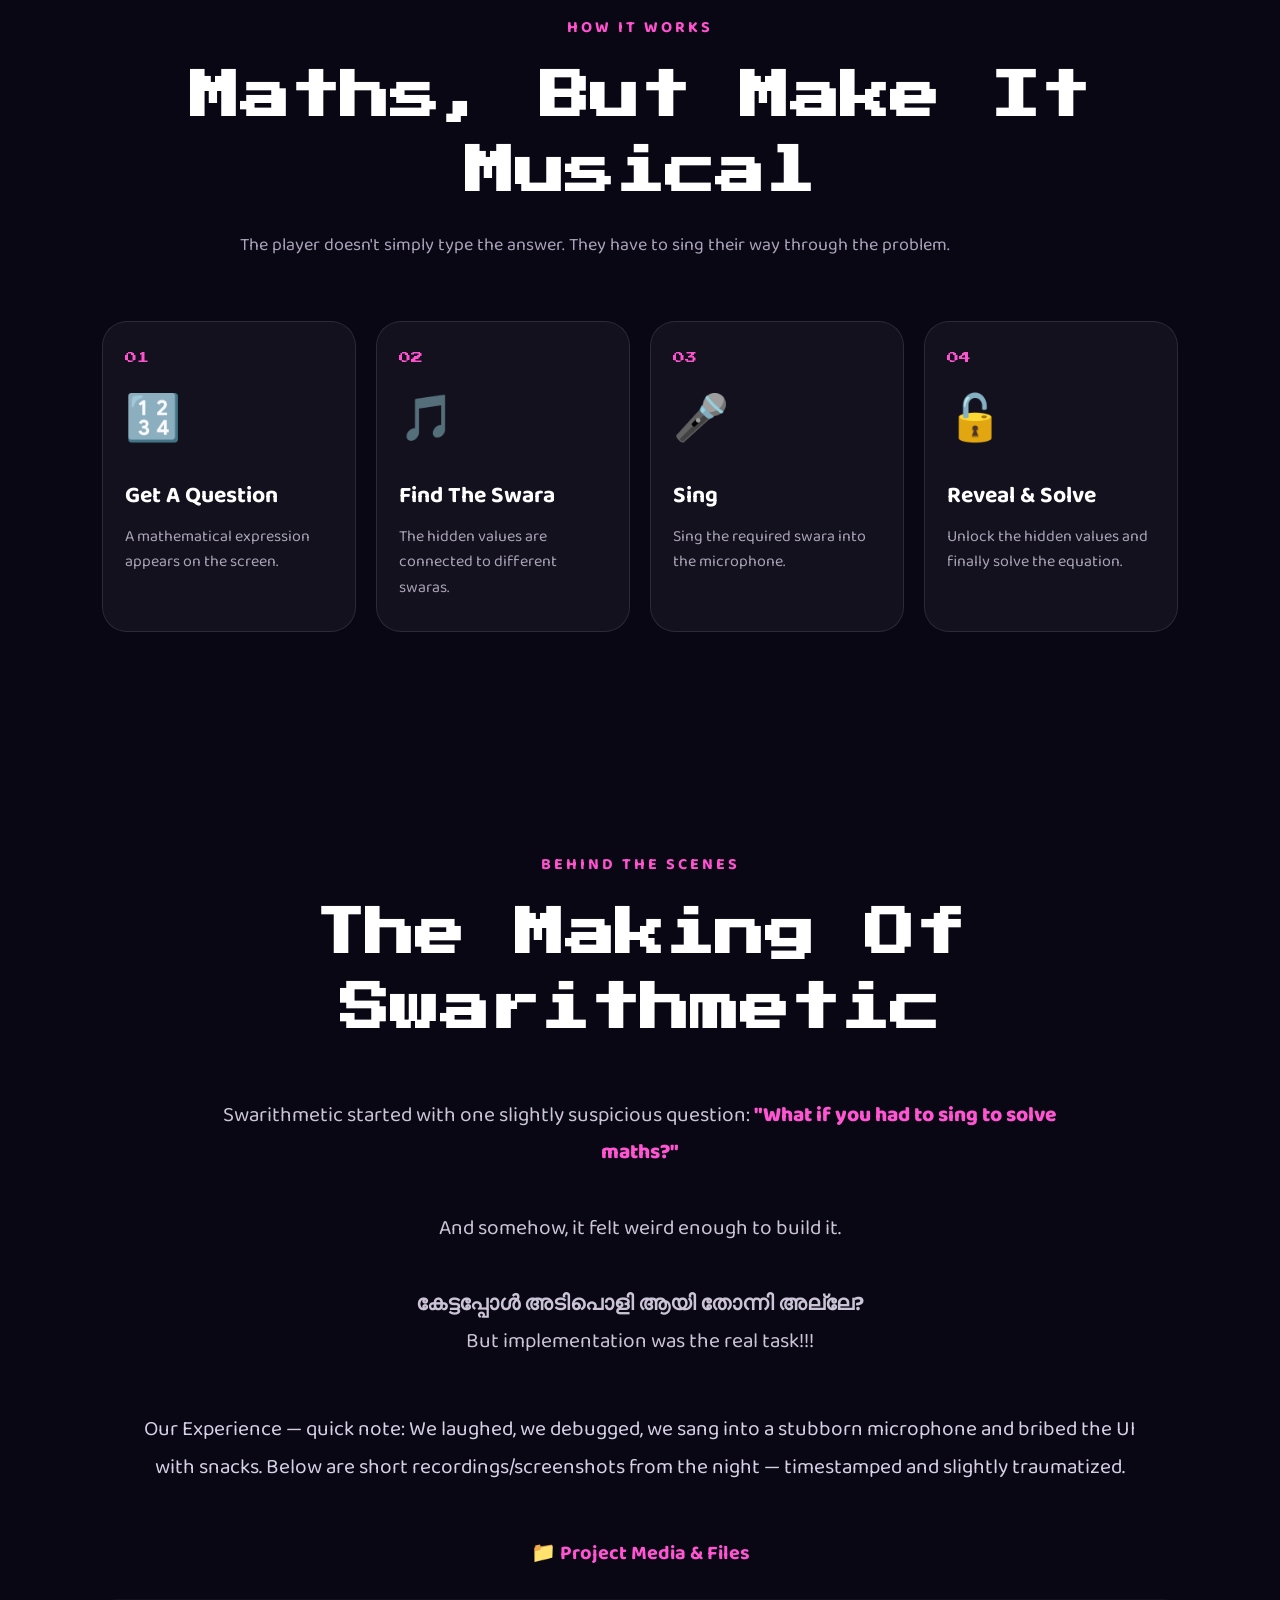
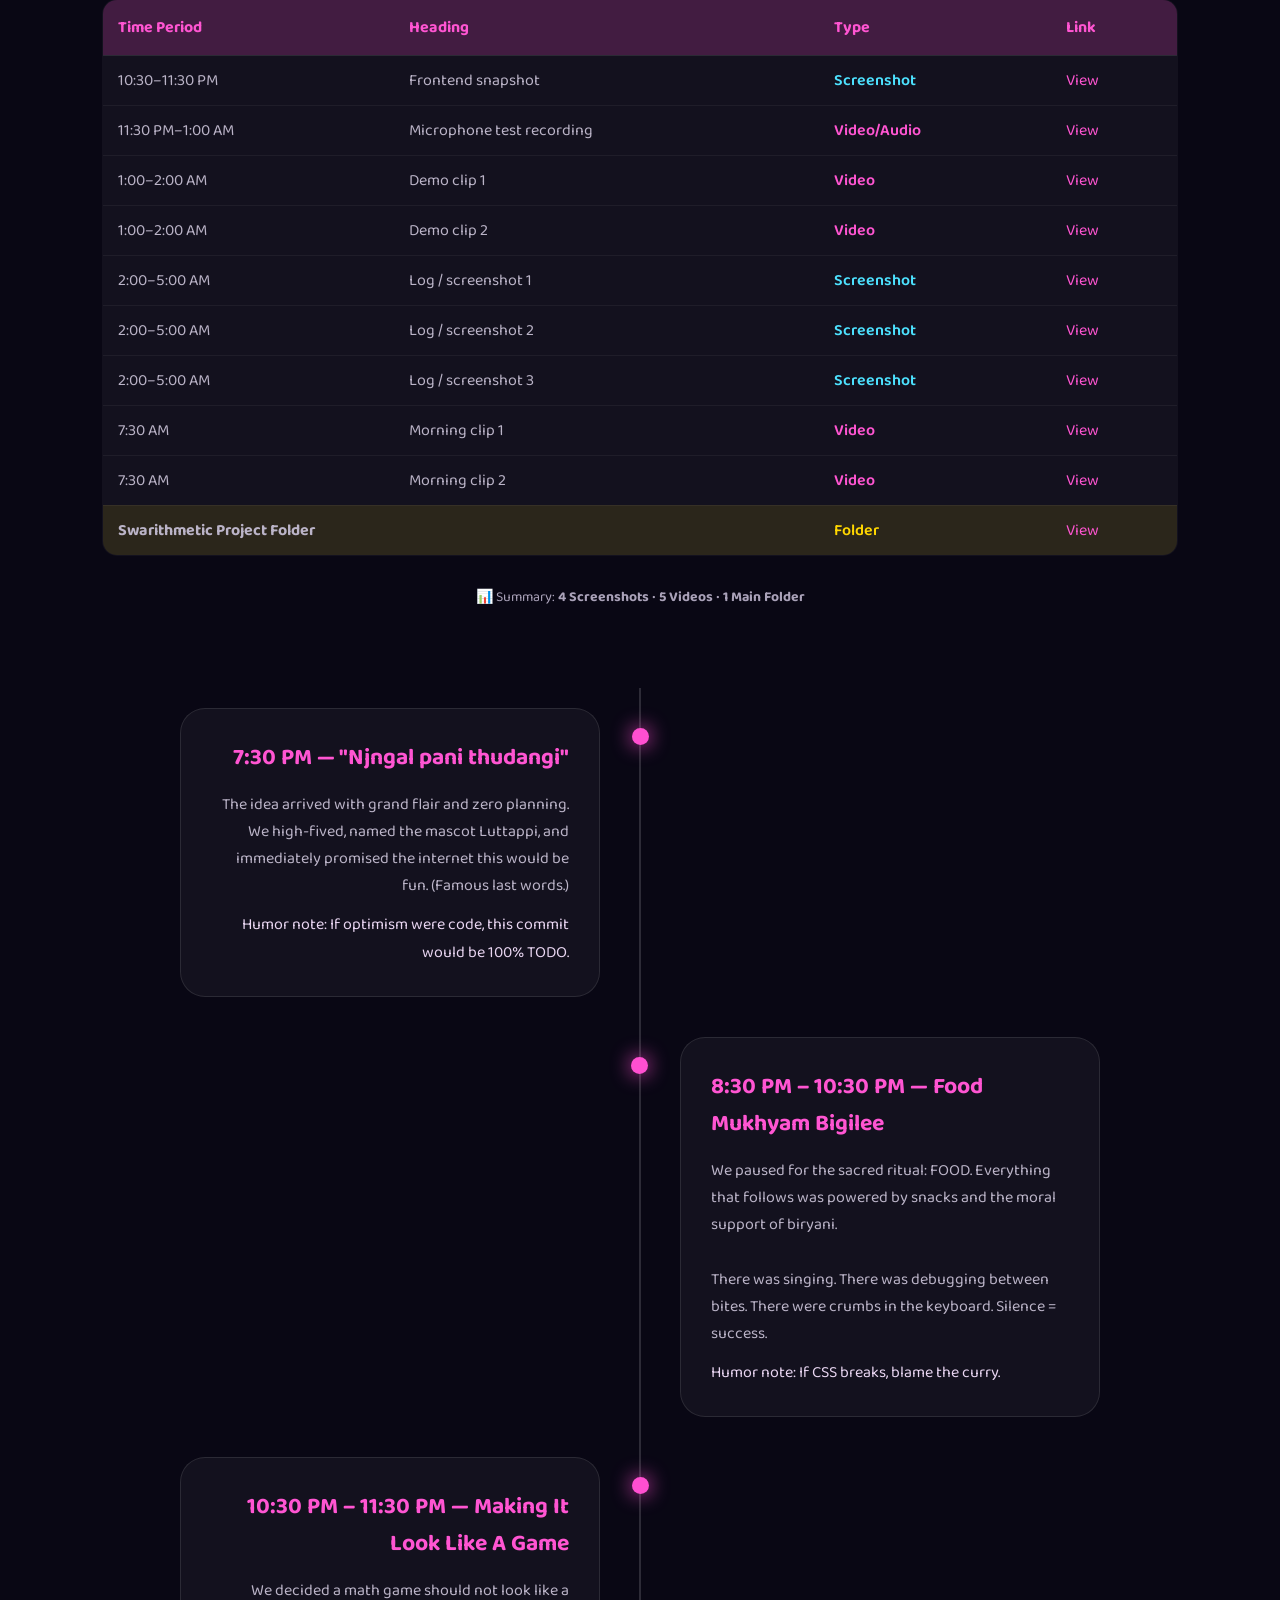
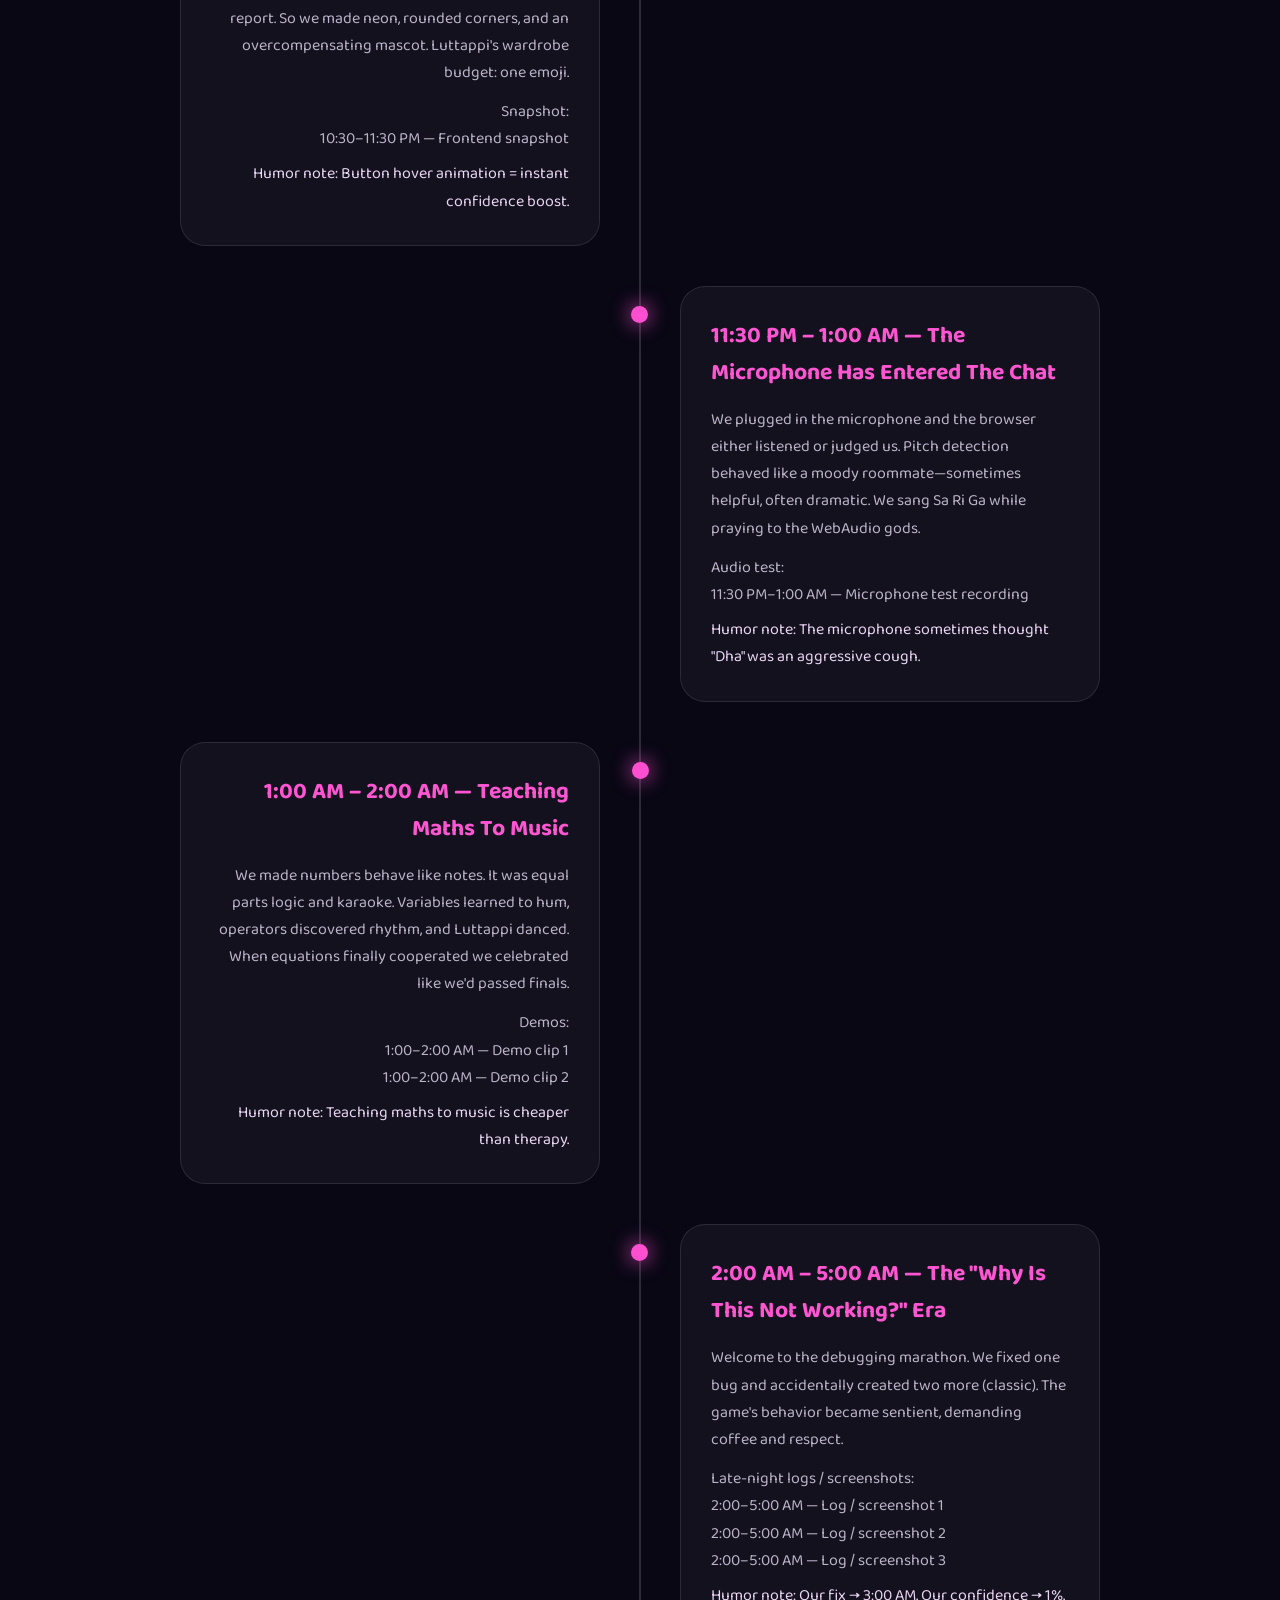
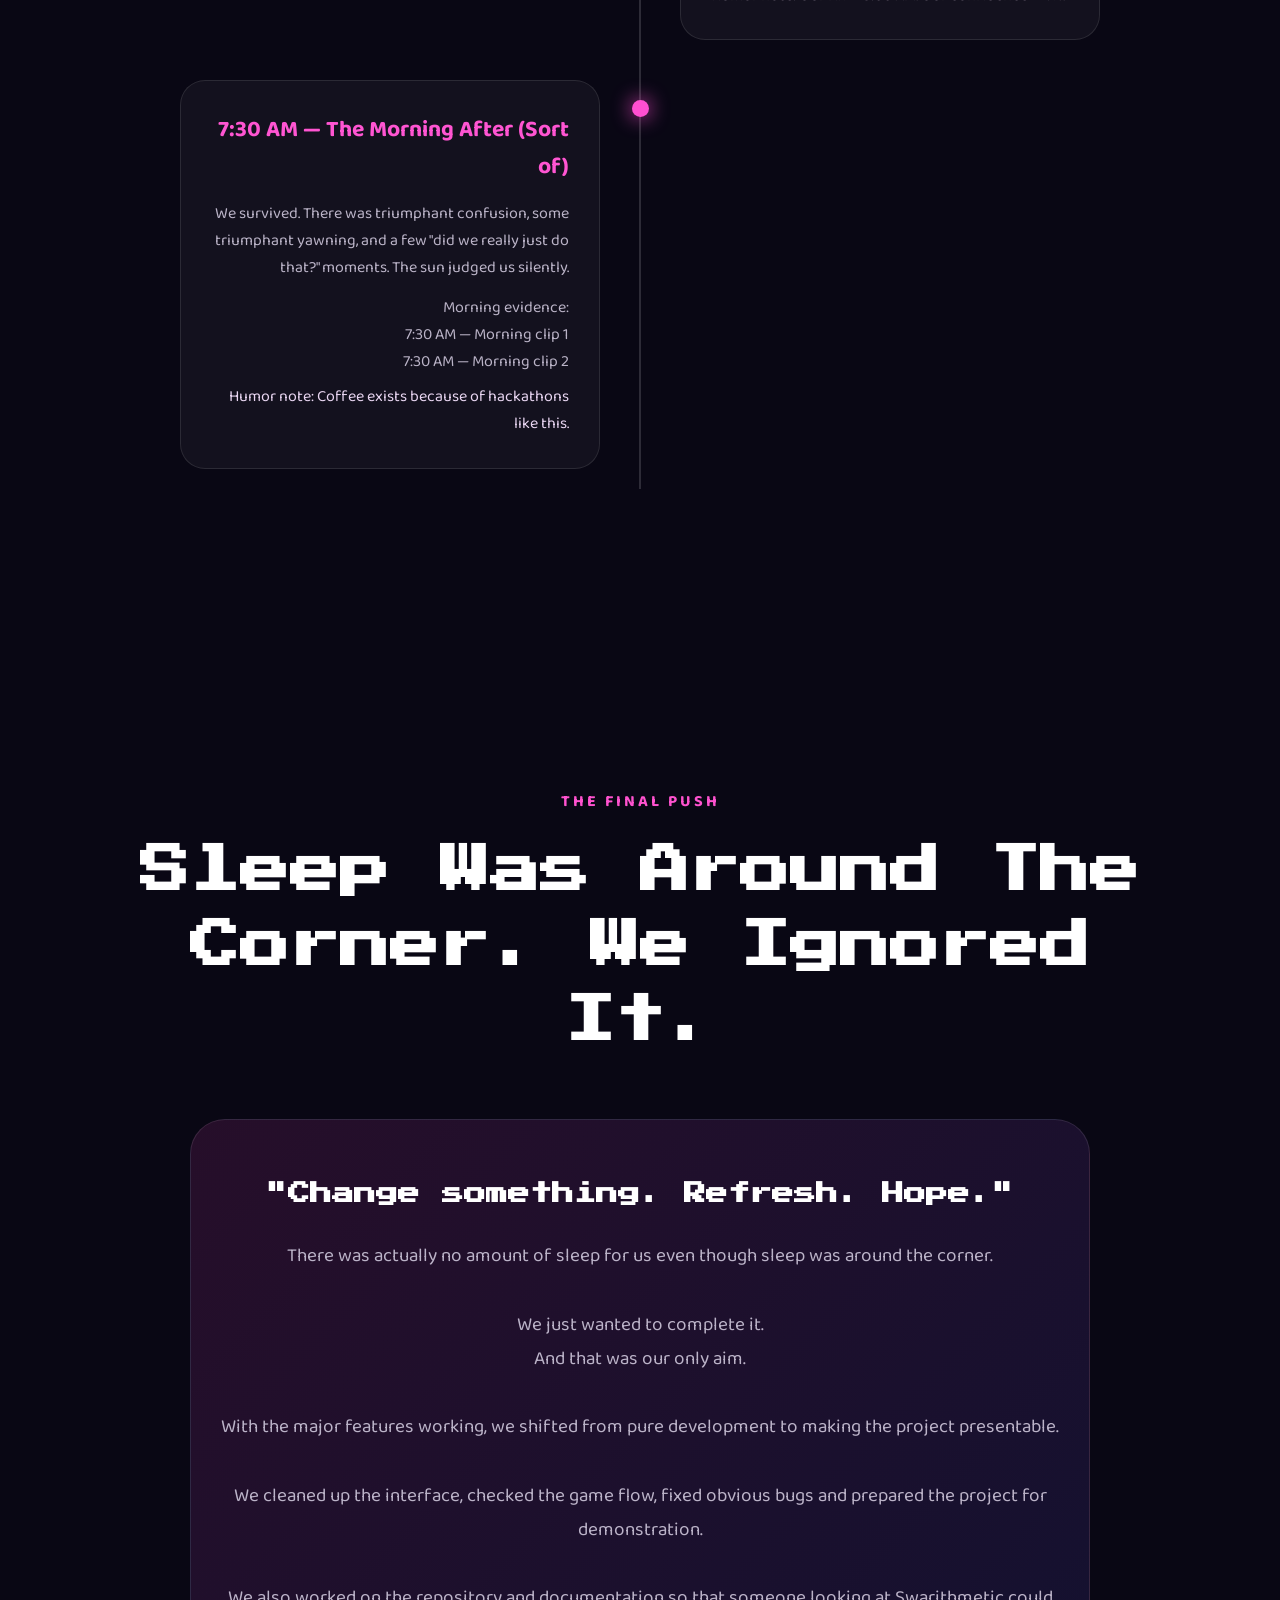
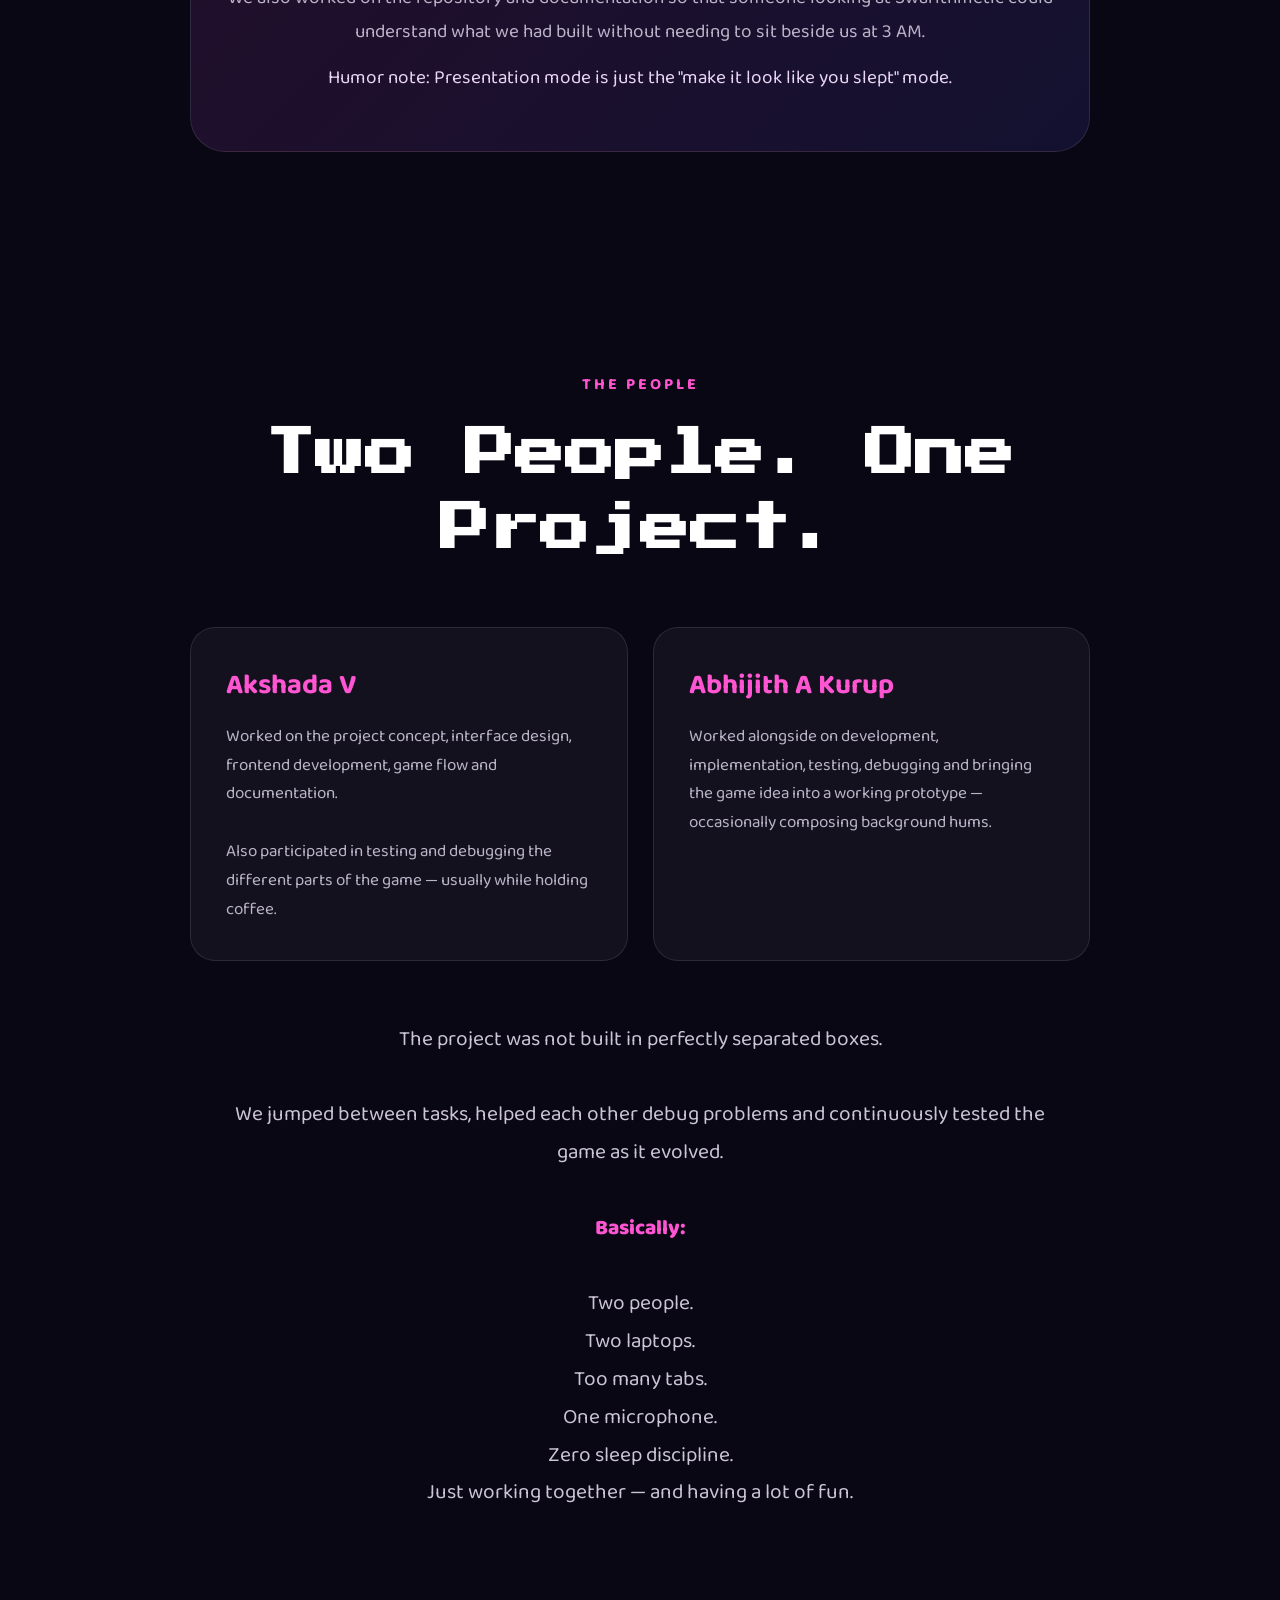
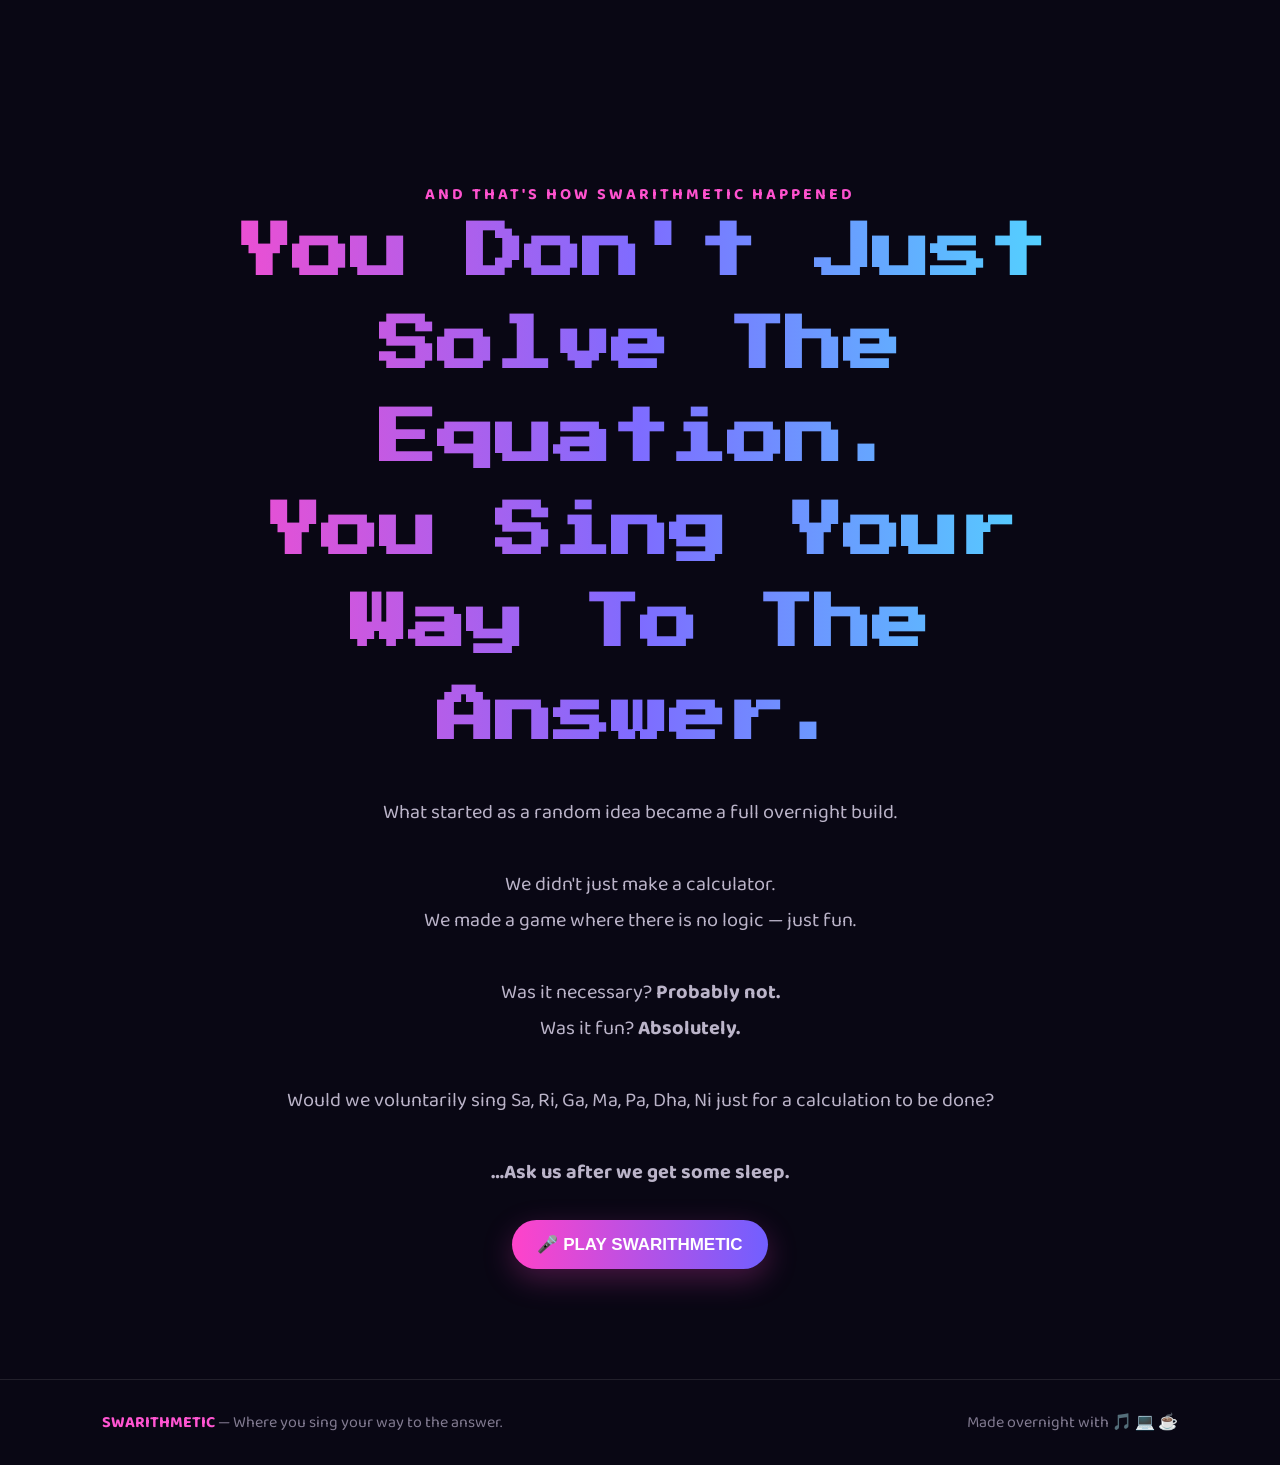
==== commit 768839e2: "Remove duplicate image tag for Luttappi Removed duplicate img tag for Luttappi." ====
--- a/landing.html
+++ b/landing.html
@@ -1149,7 +1149,7 @@
                  class="luttappi-image">
             -->
 
-            <img src="luttappi.png" class="luttappi-image" alt="Luttappi">
+            
 
             <div class="luttappi-label">
 
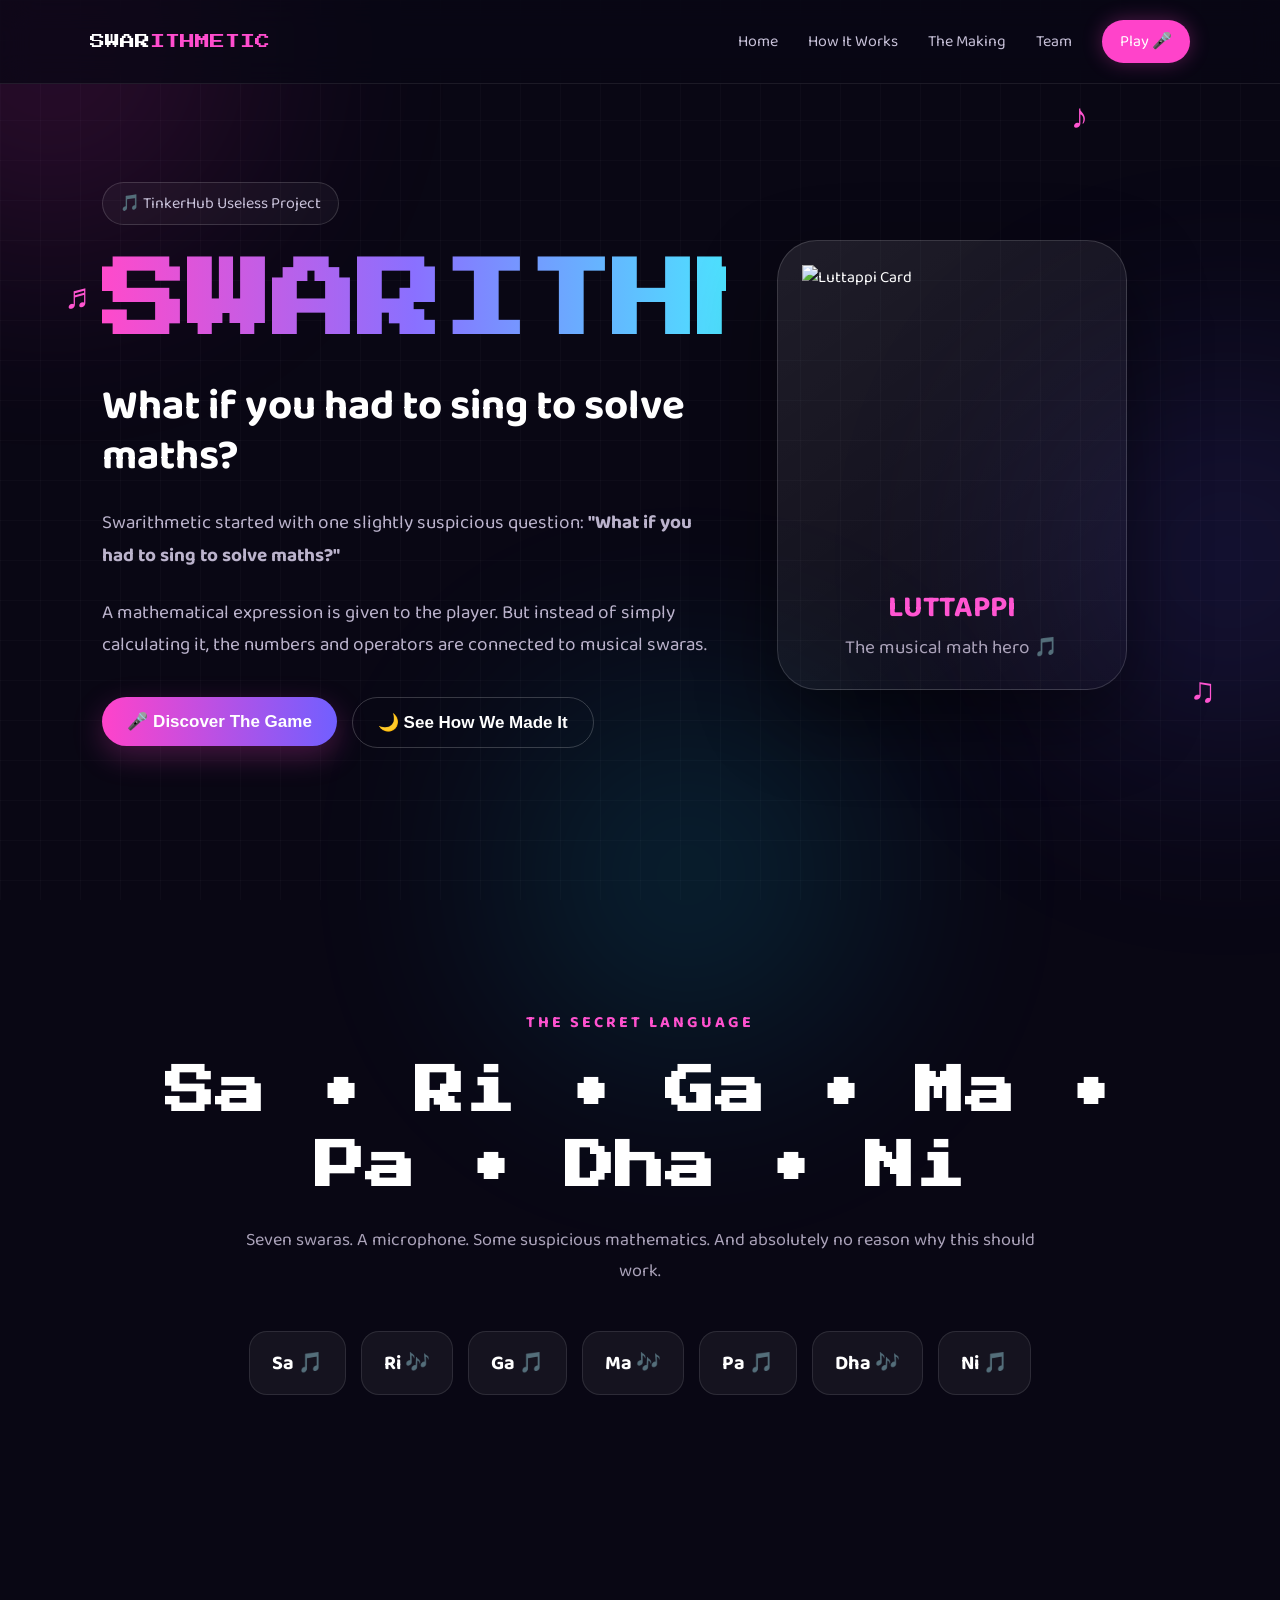
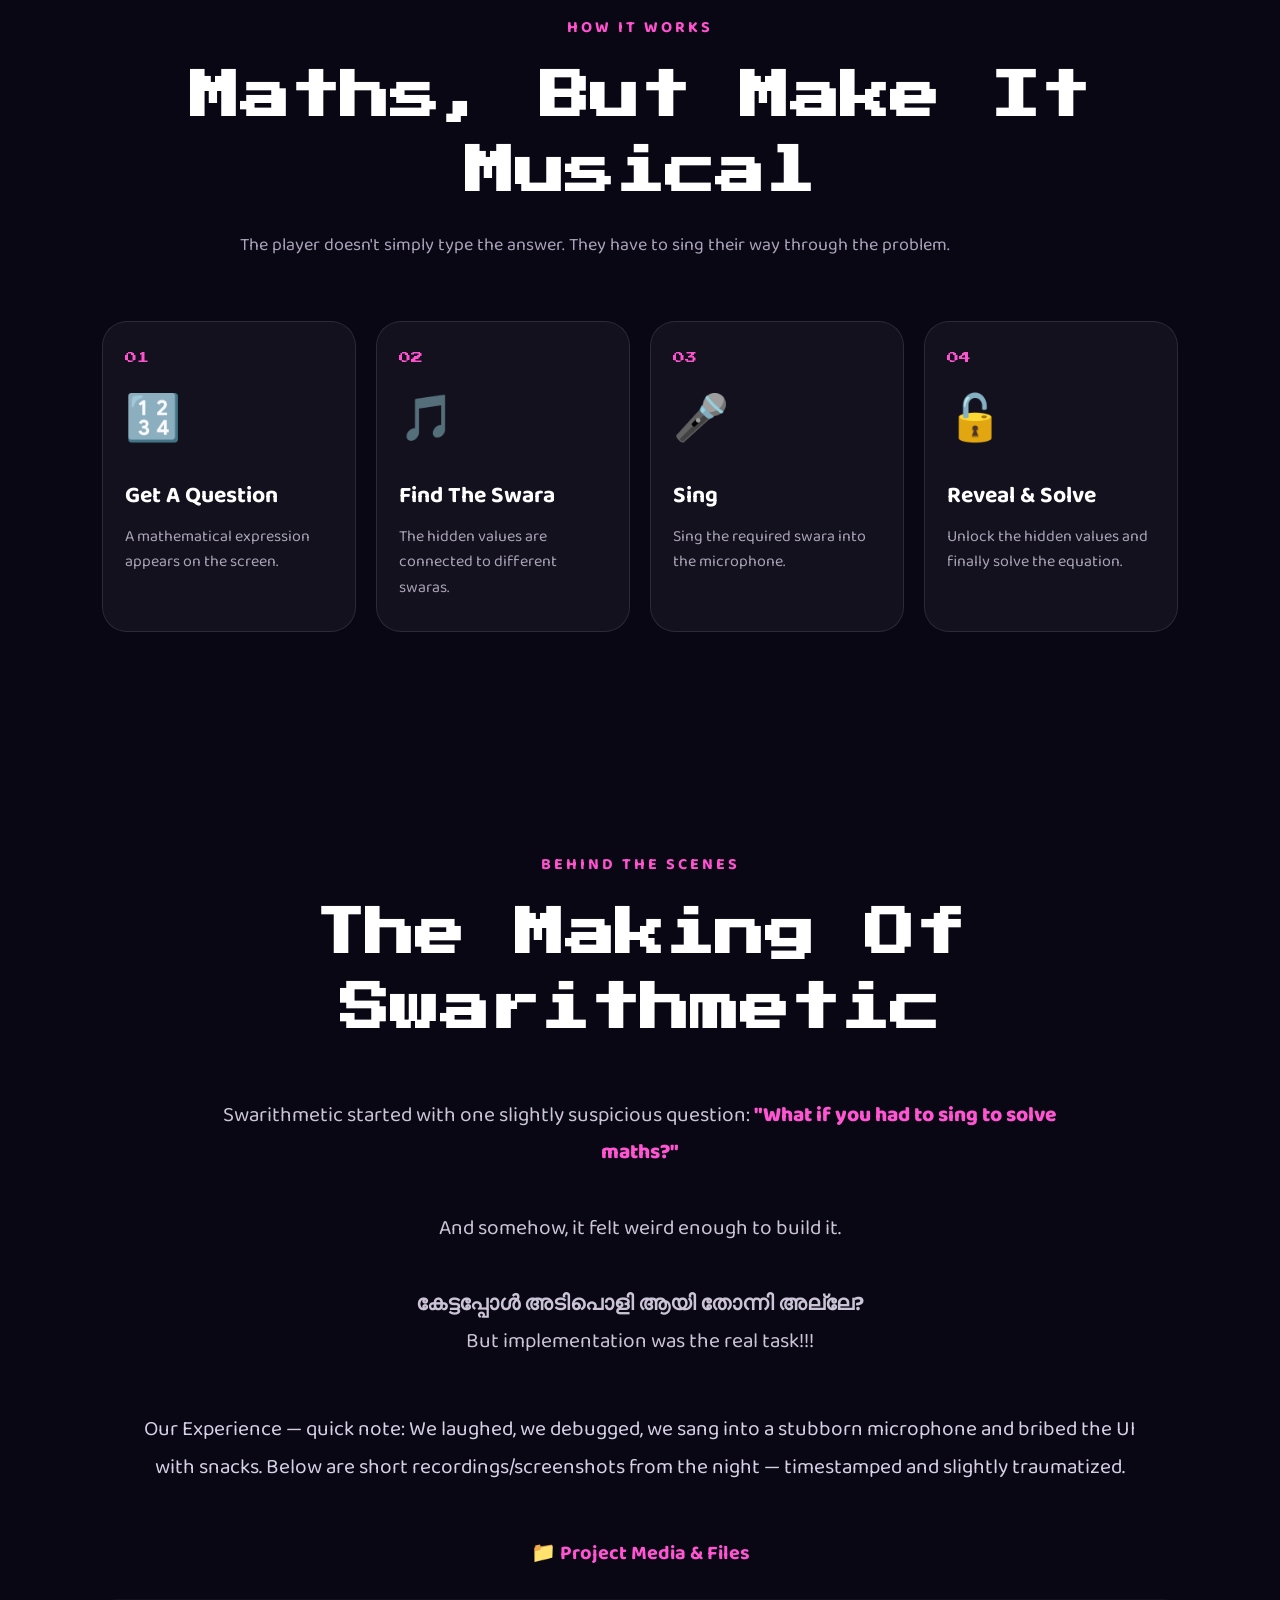
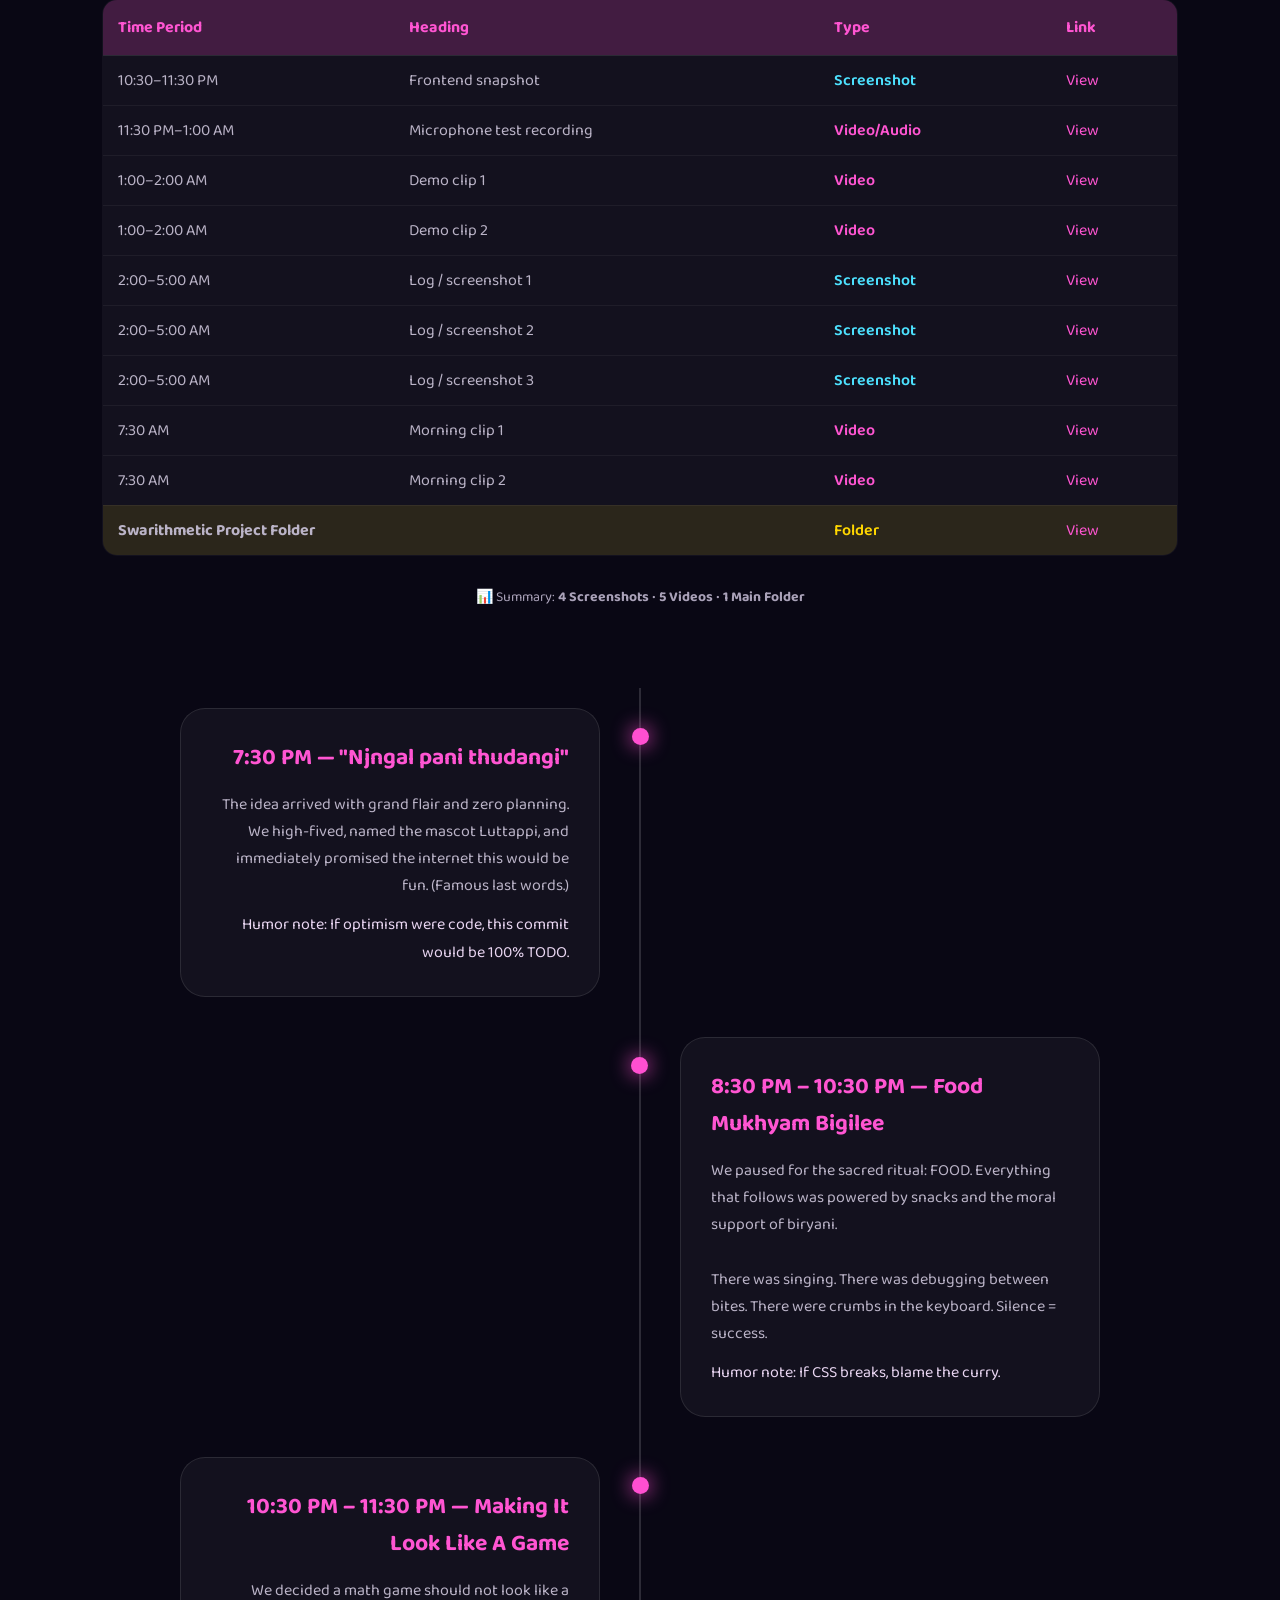
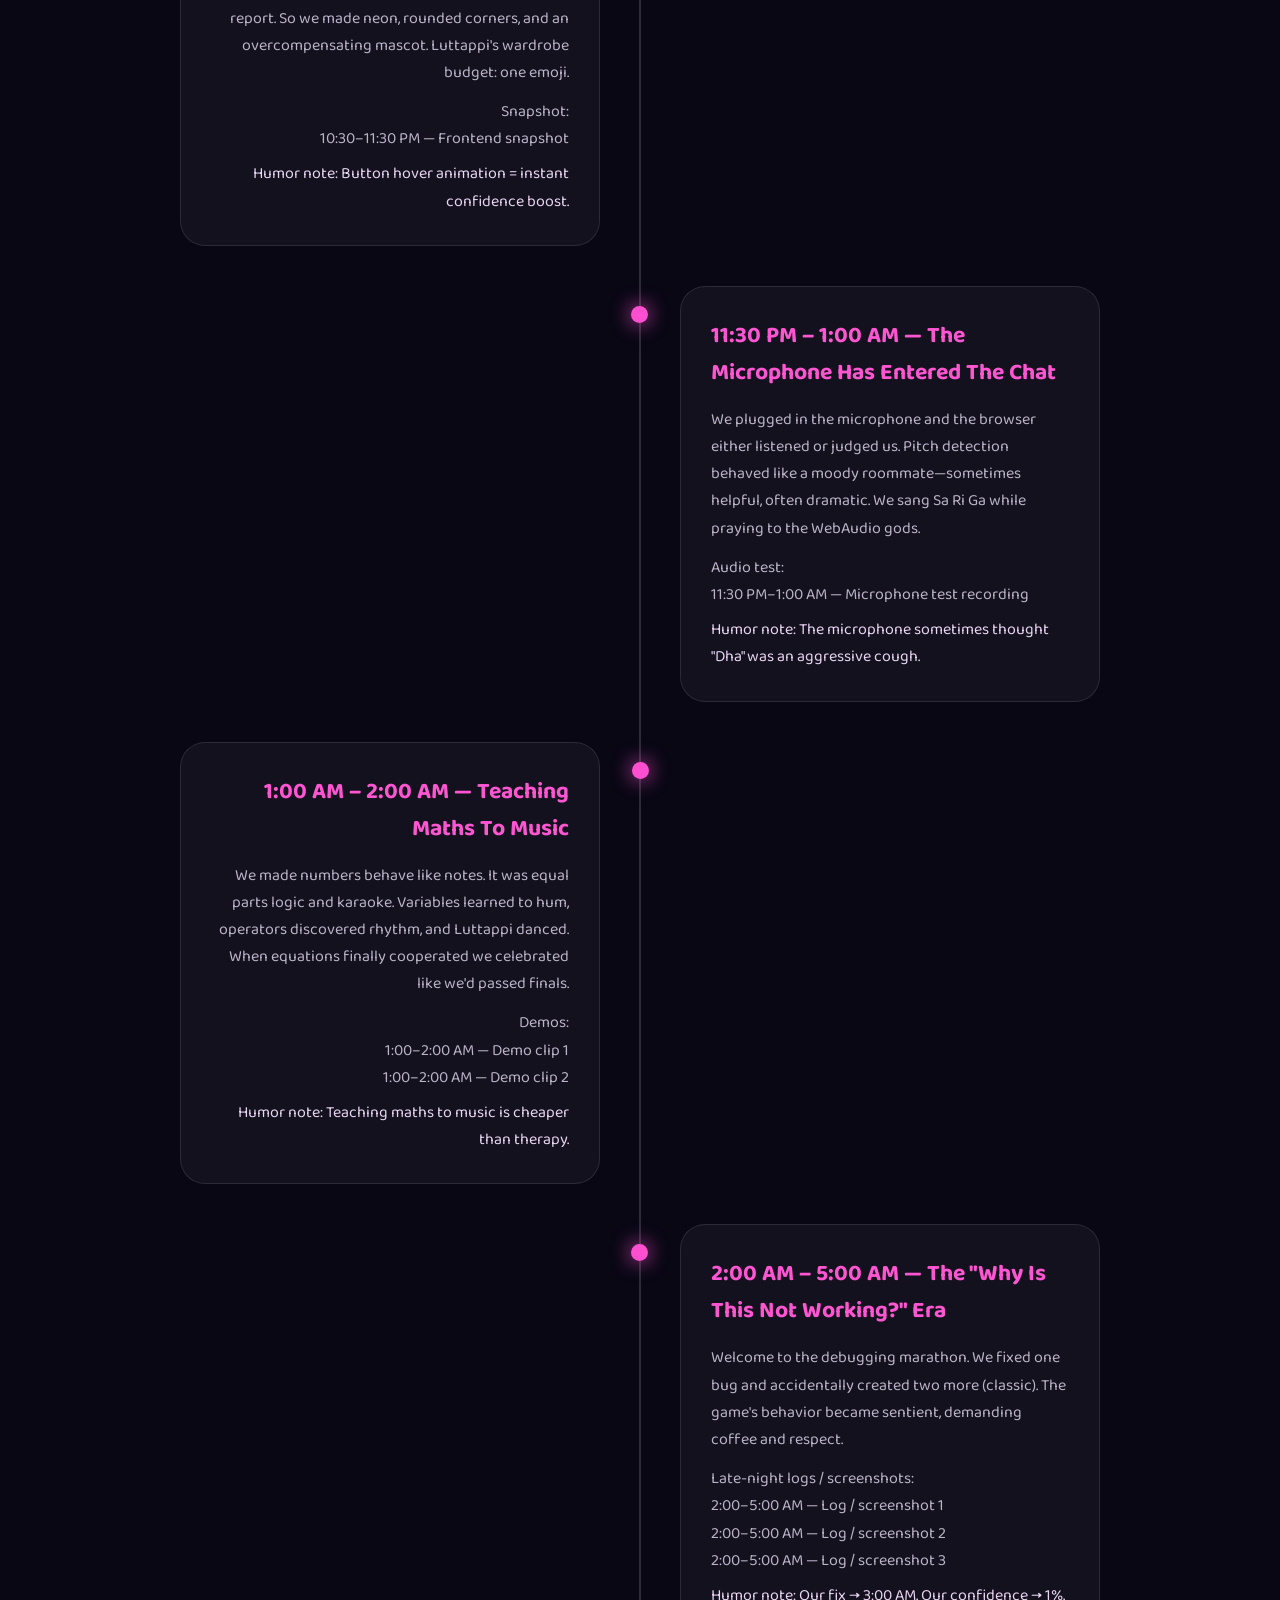
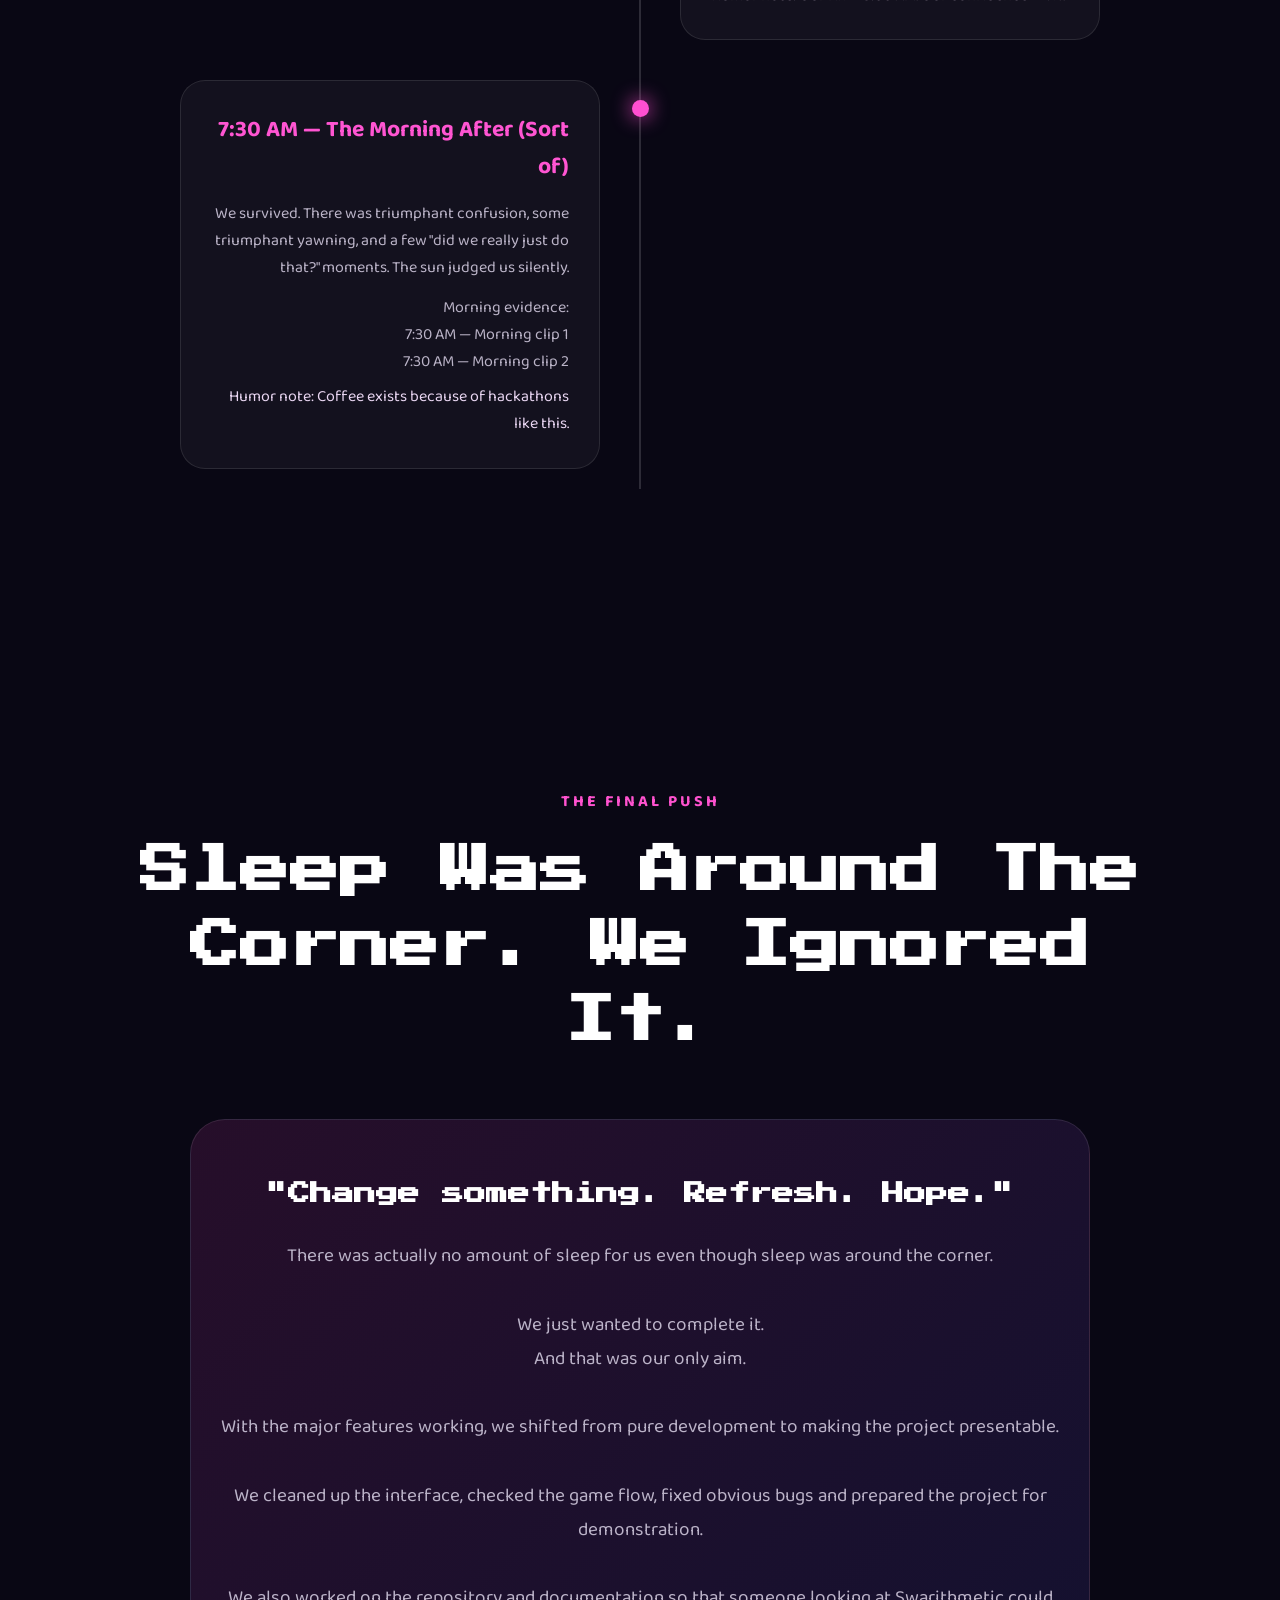
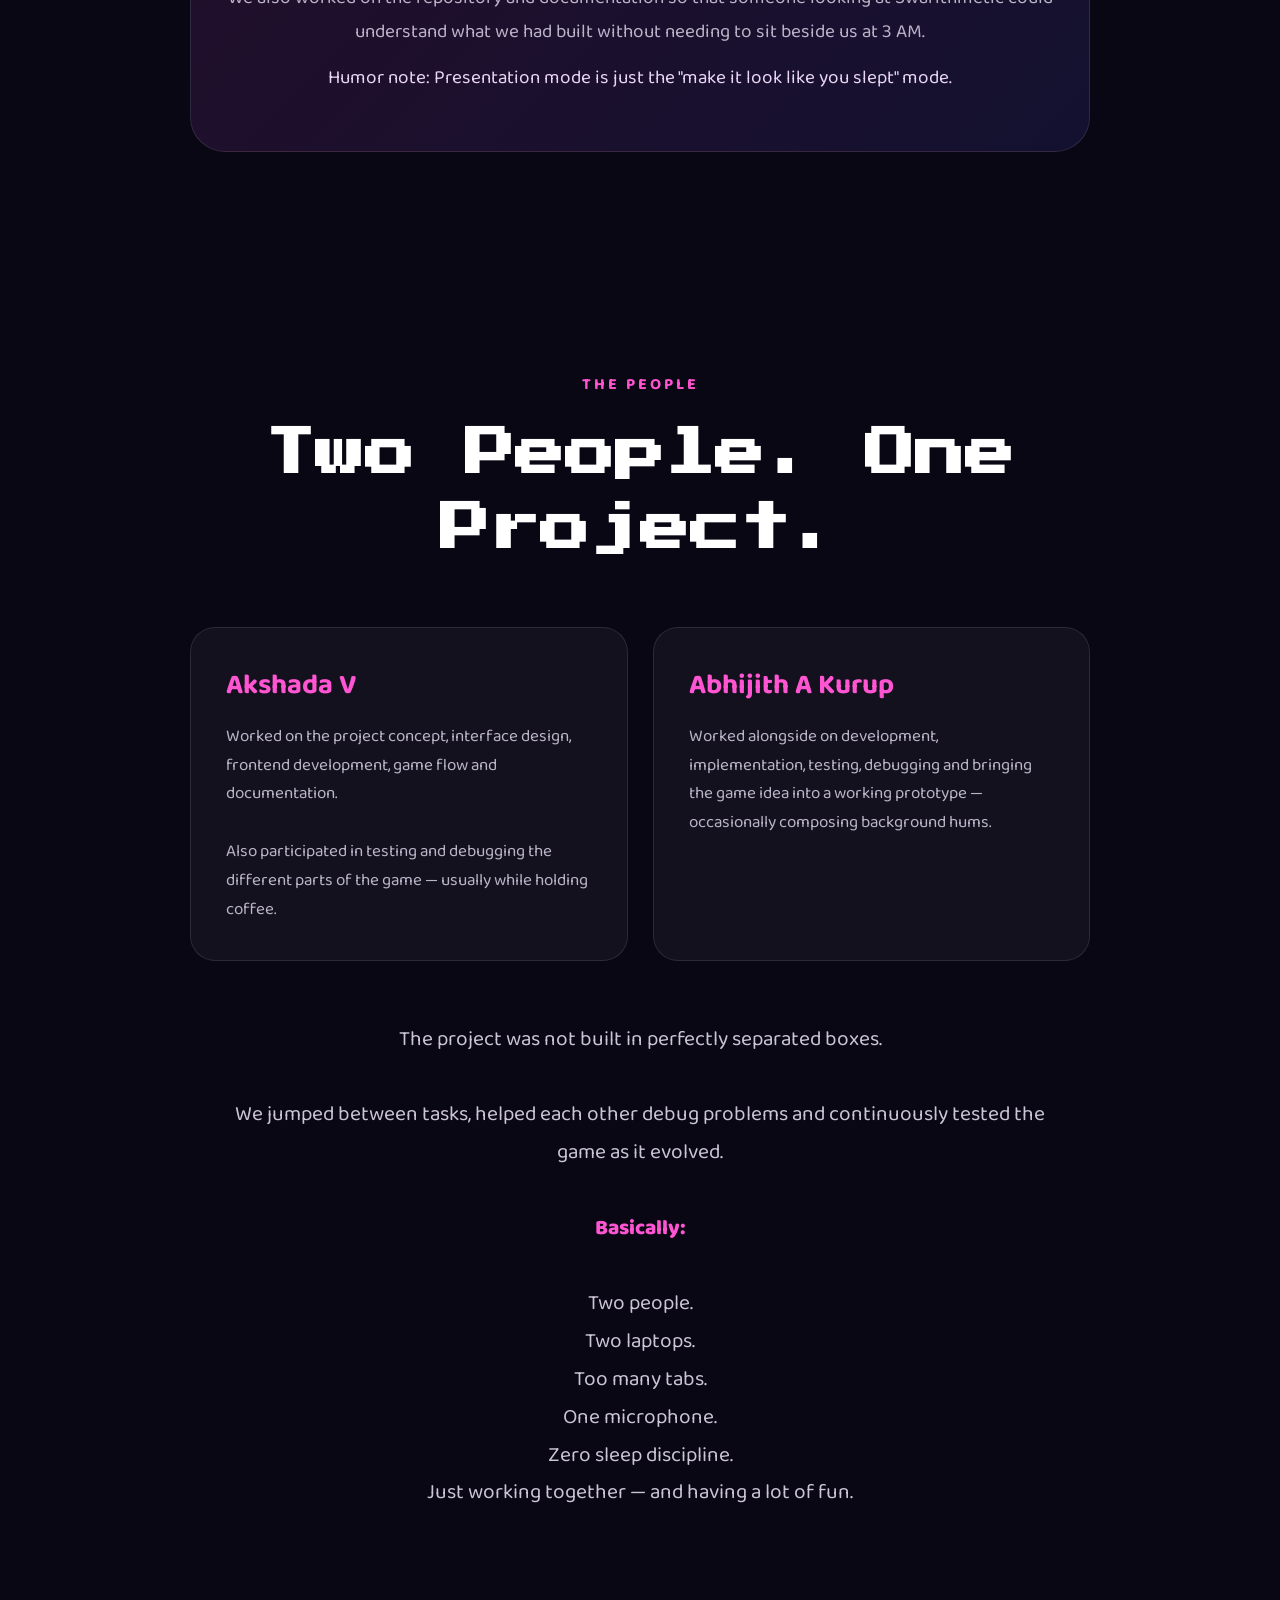
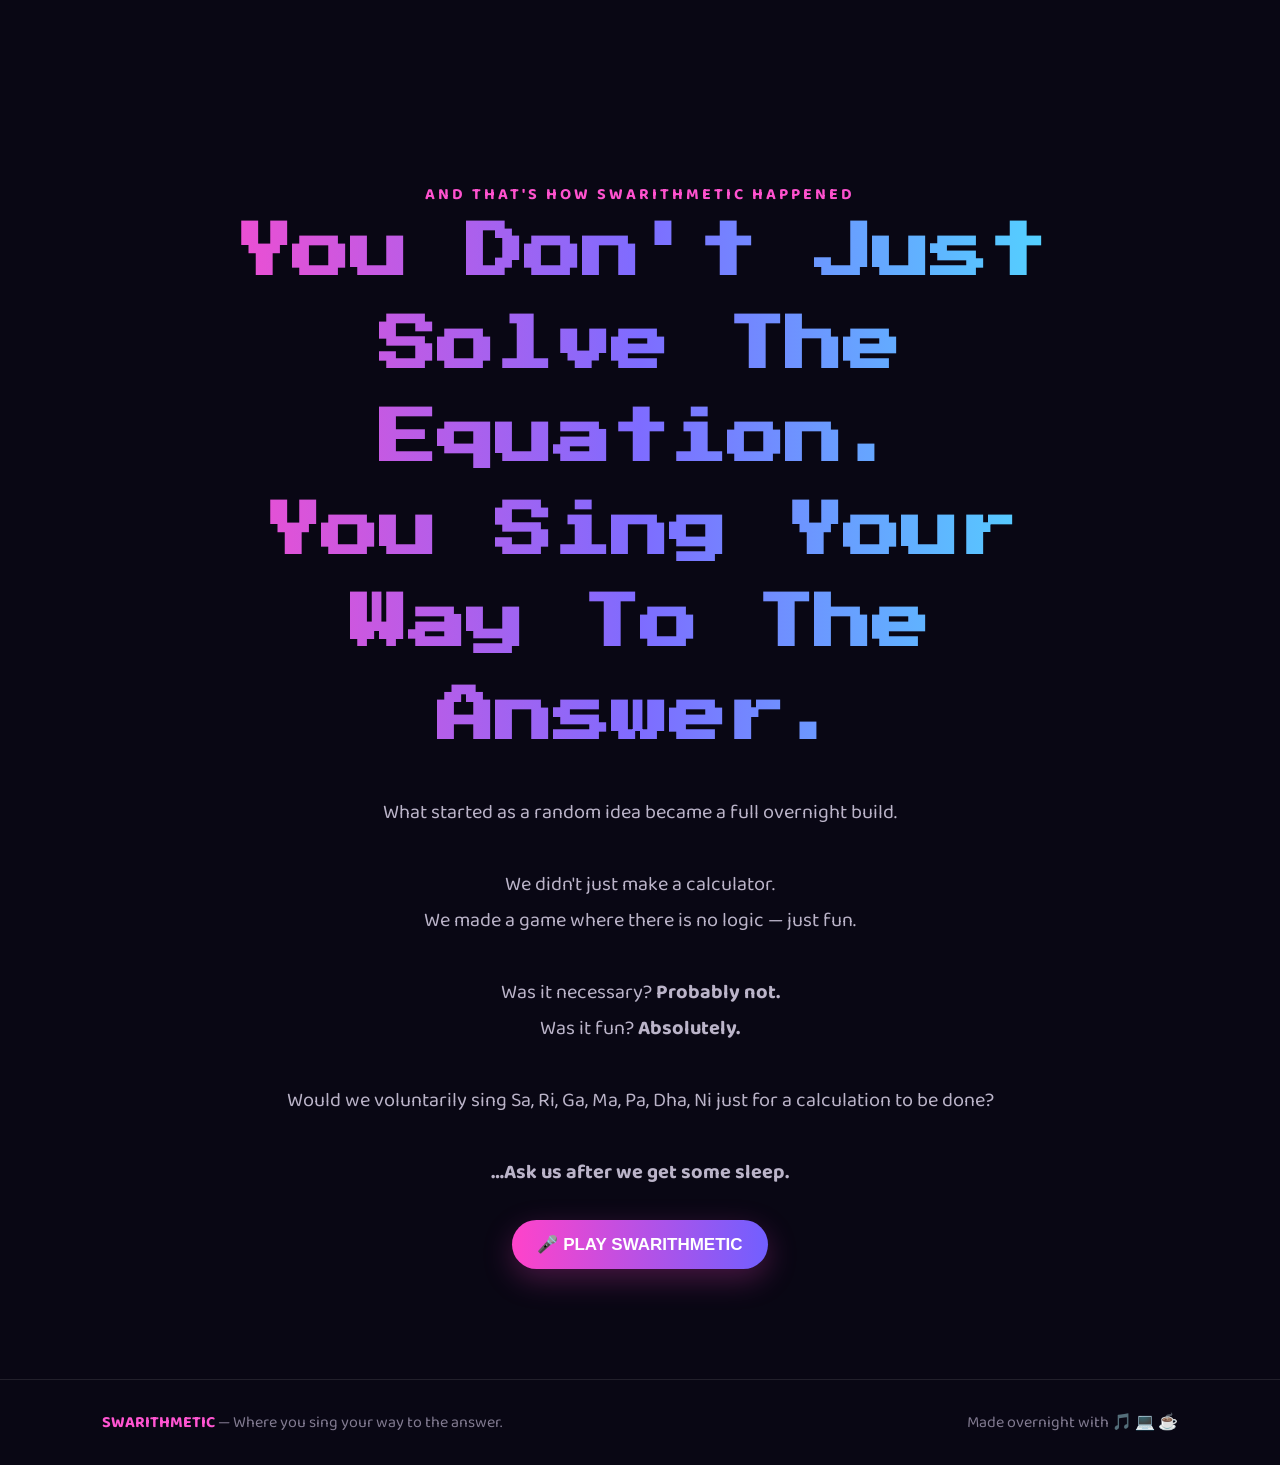
==== commit 8bc71c4b: "Add width, height, and alt attributes to image" ====
--- a/landing.html
+++ b/landing.html
@@ -1149,7 +1149,7 @@
                  class="luttappi-image">
             -->
 
-            
+            <img src="luttappi.png" width="300" height="400" alt="Luttappi Card">
 
             <div class="luttappi-label">
 
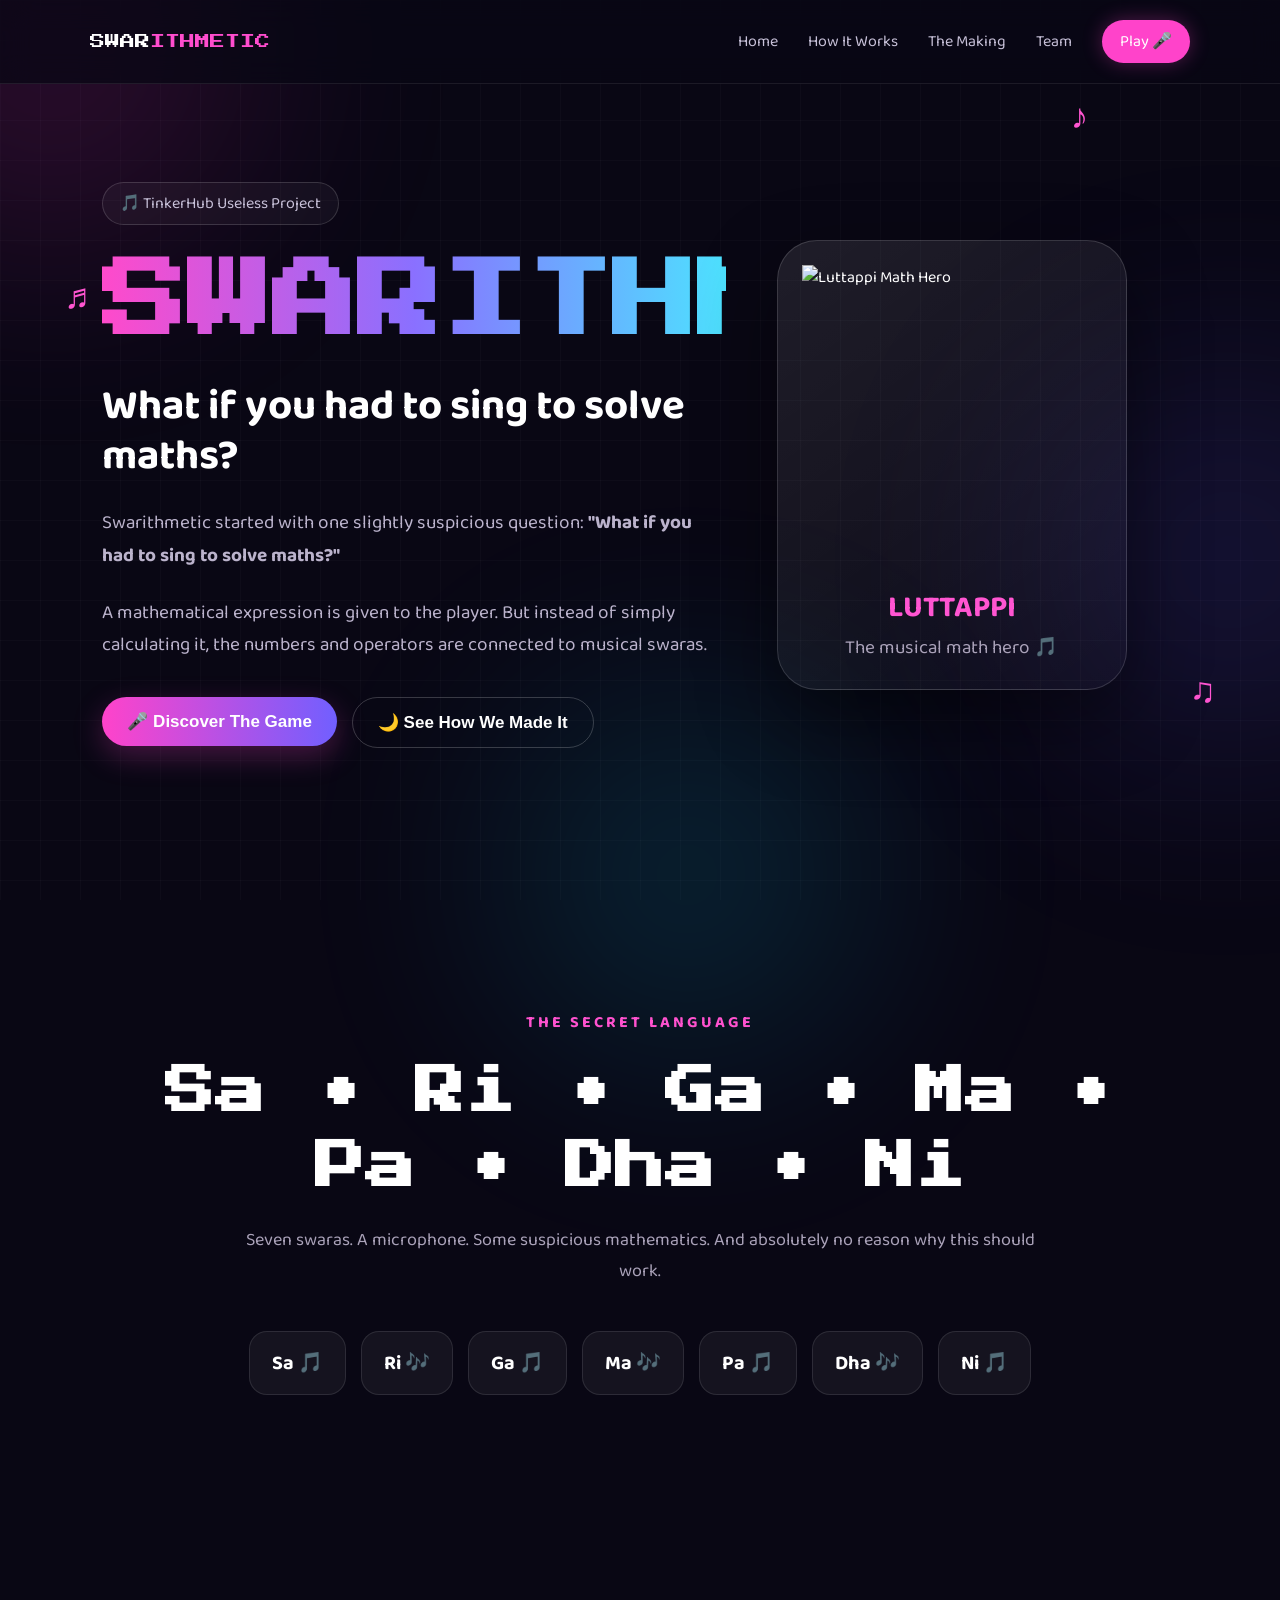
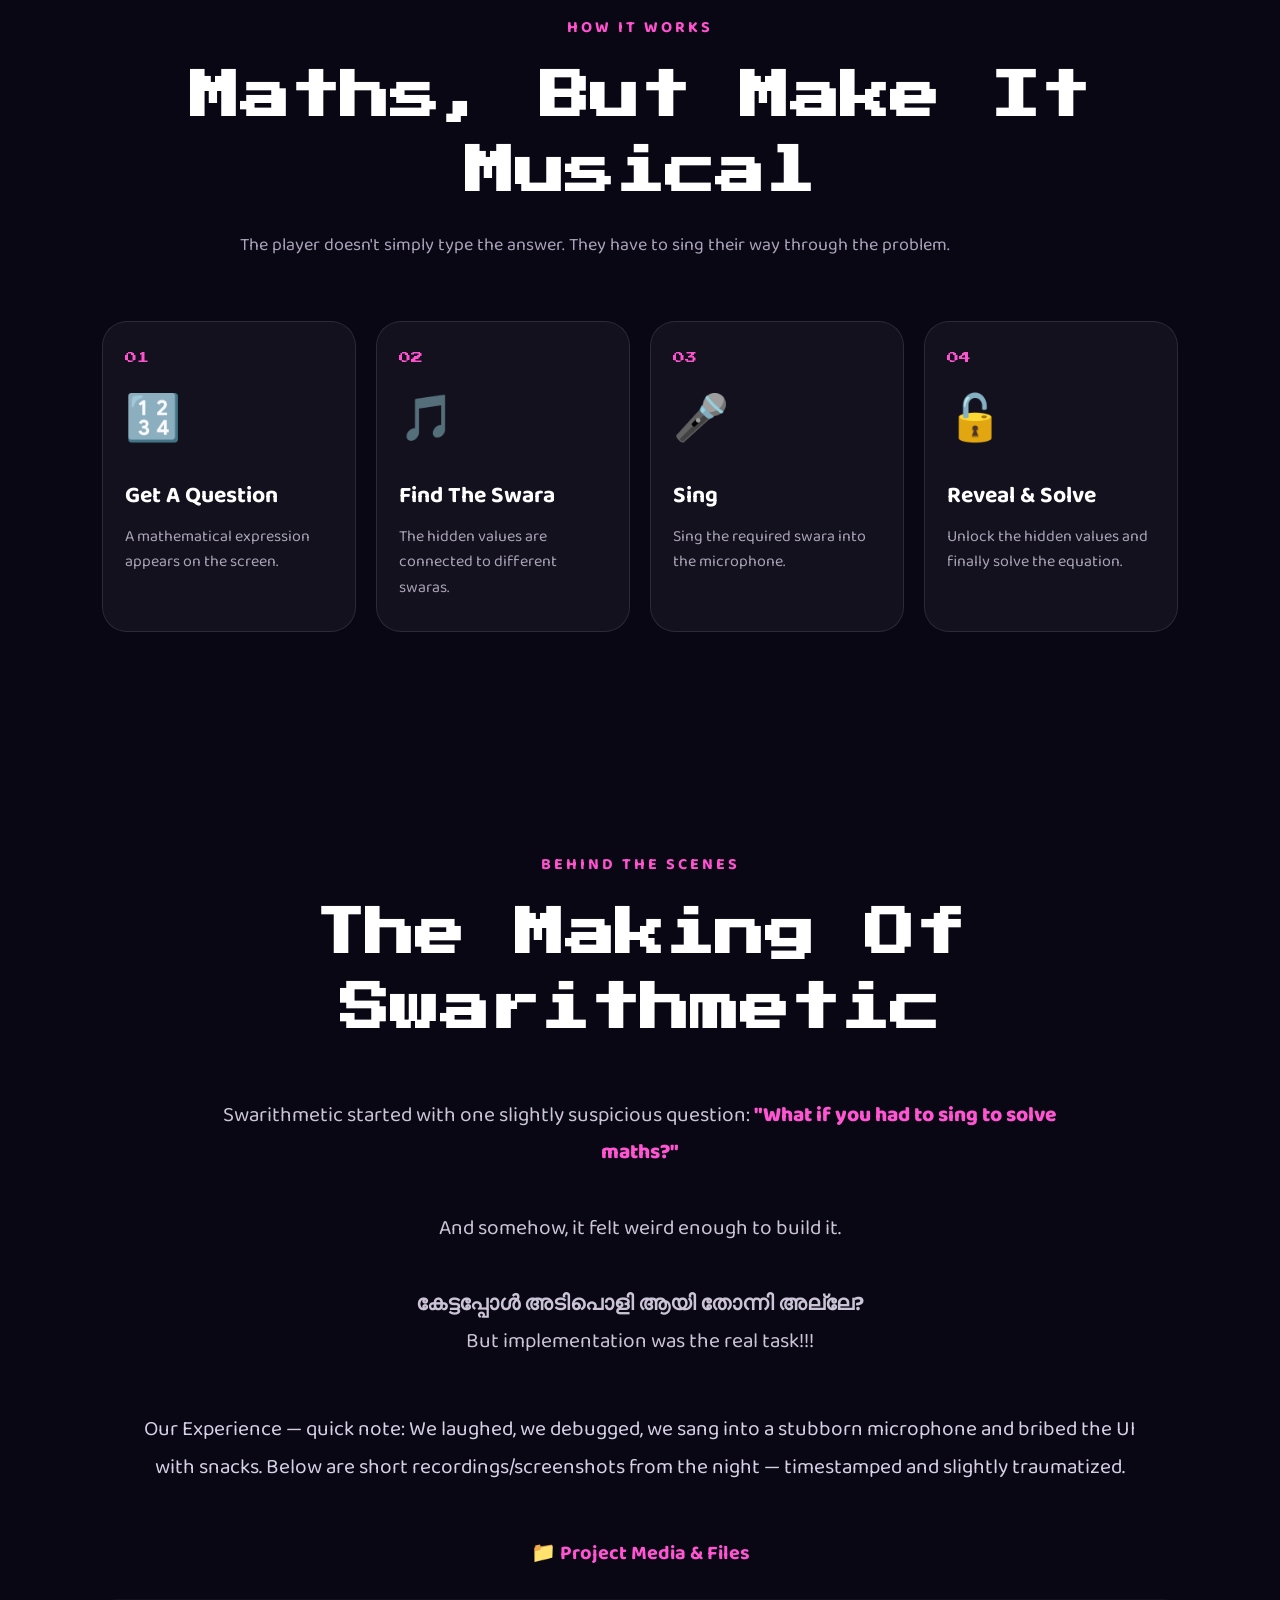
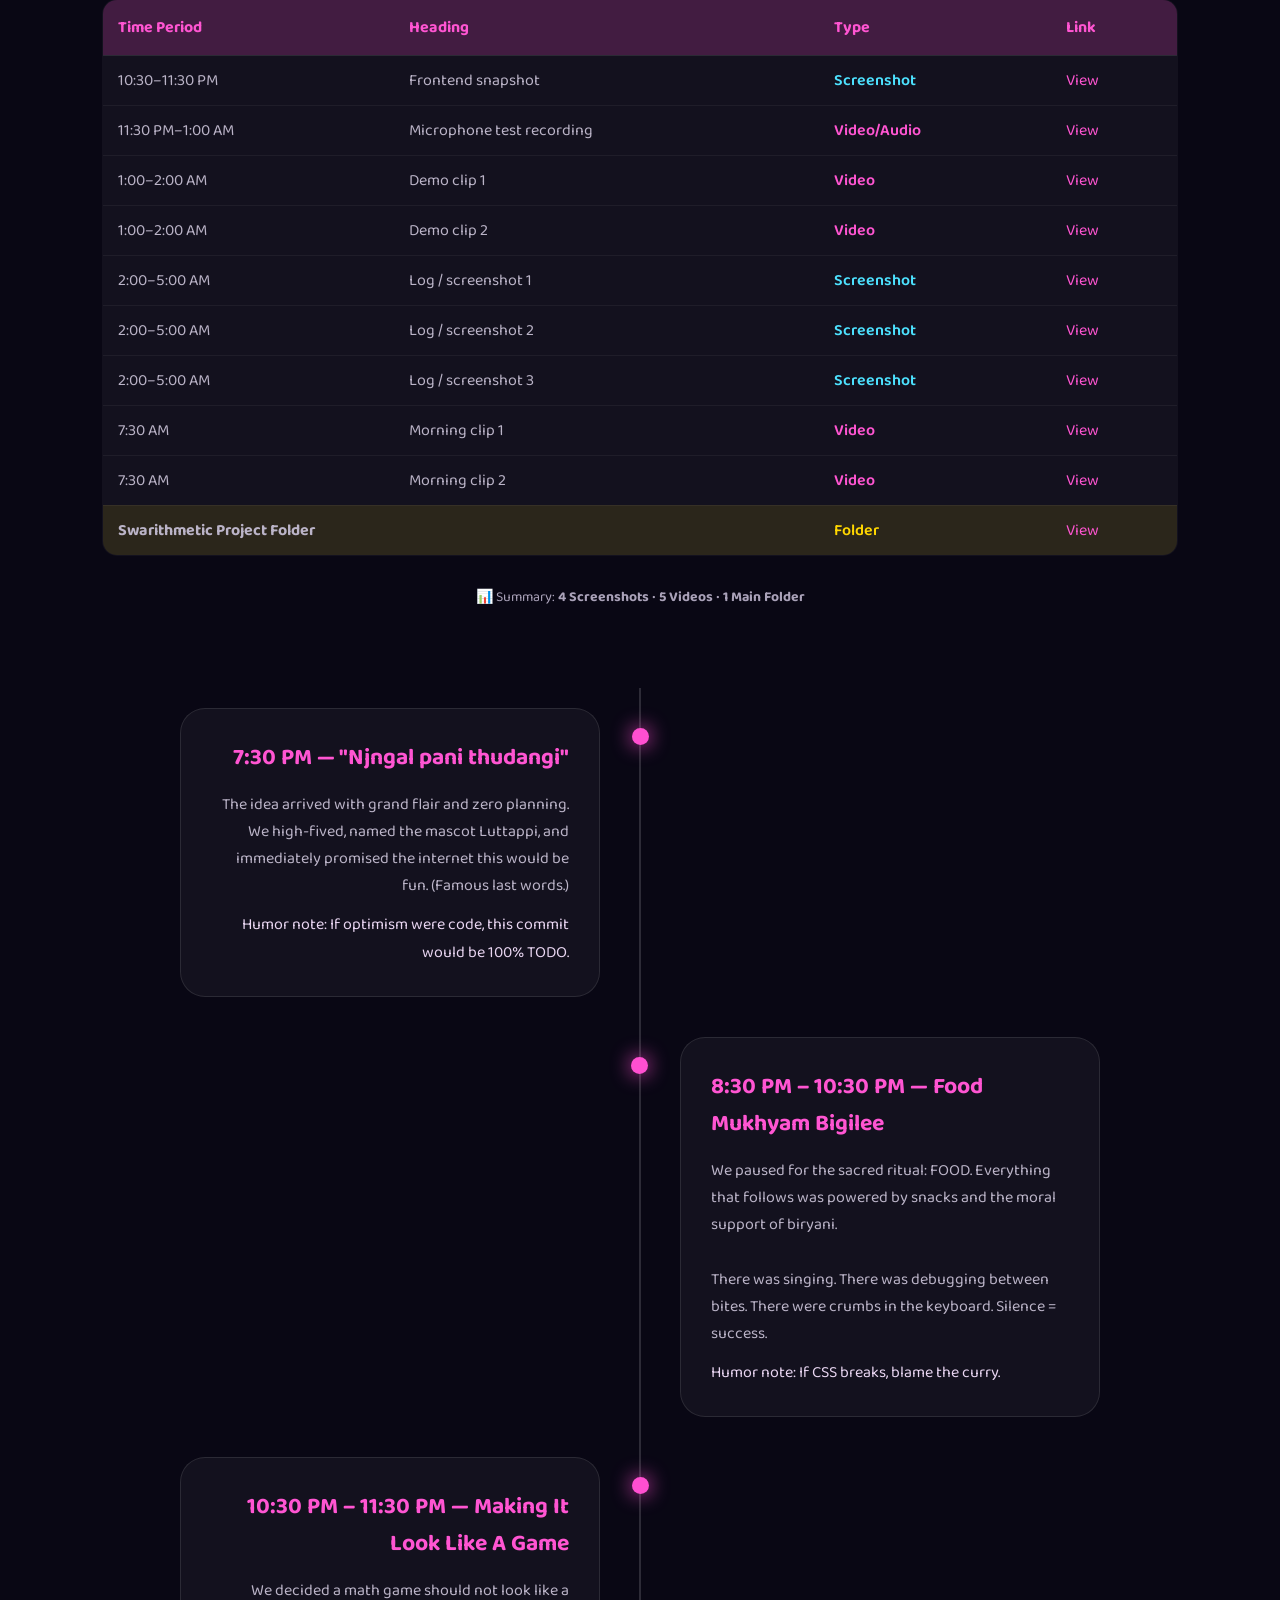
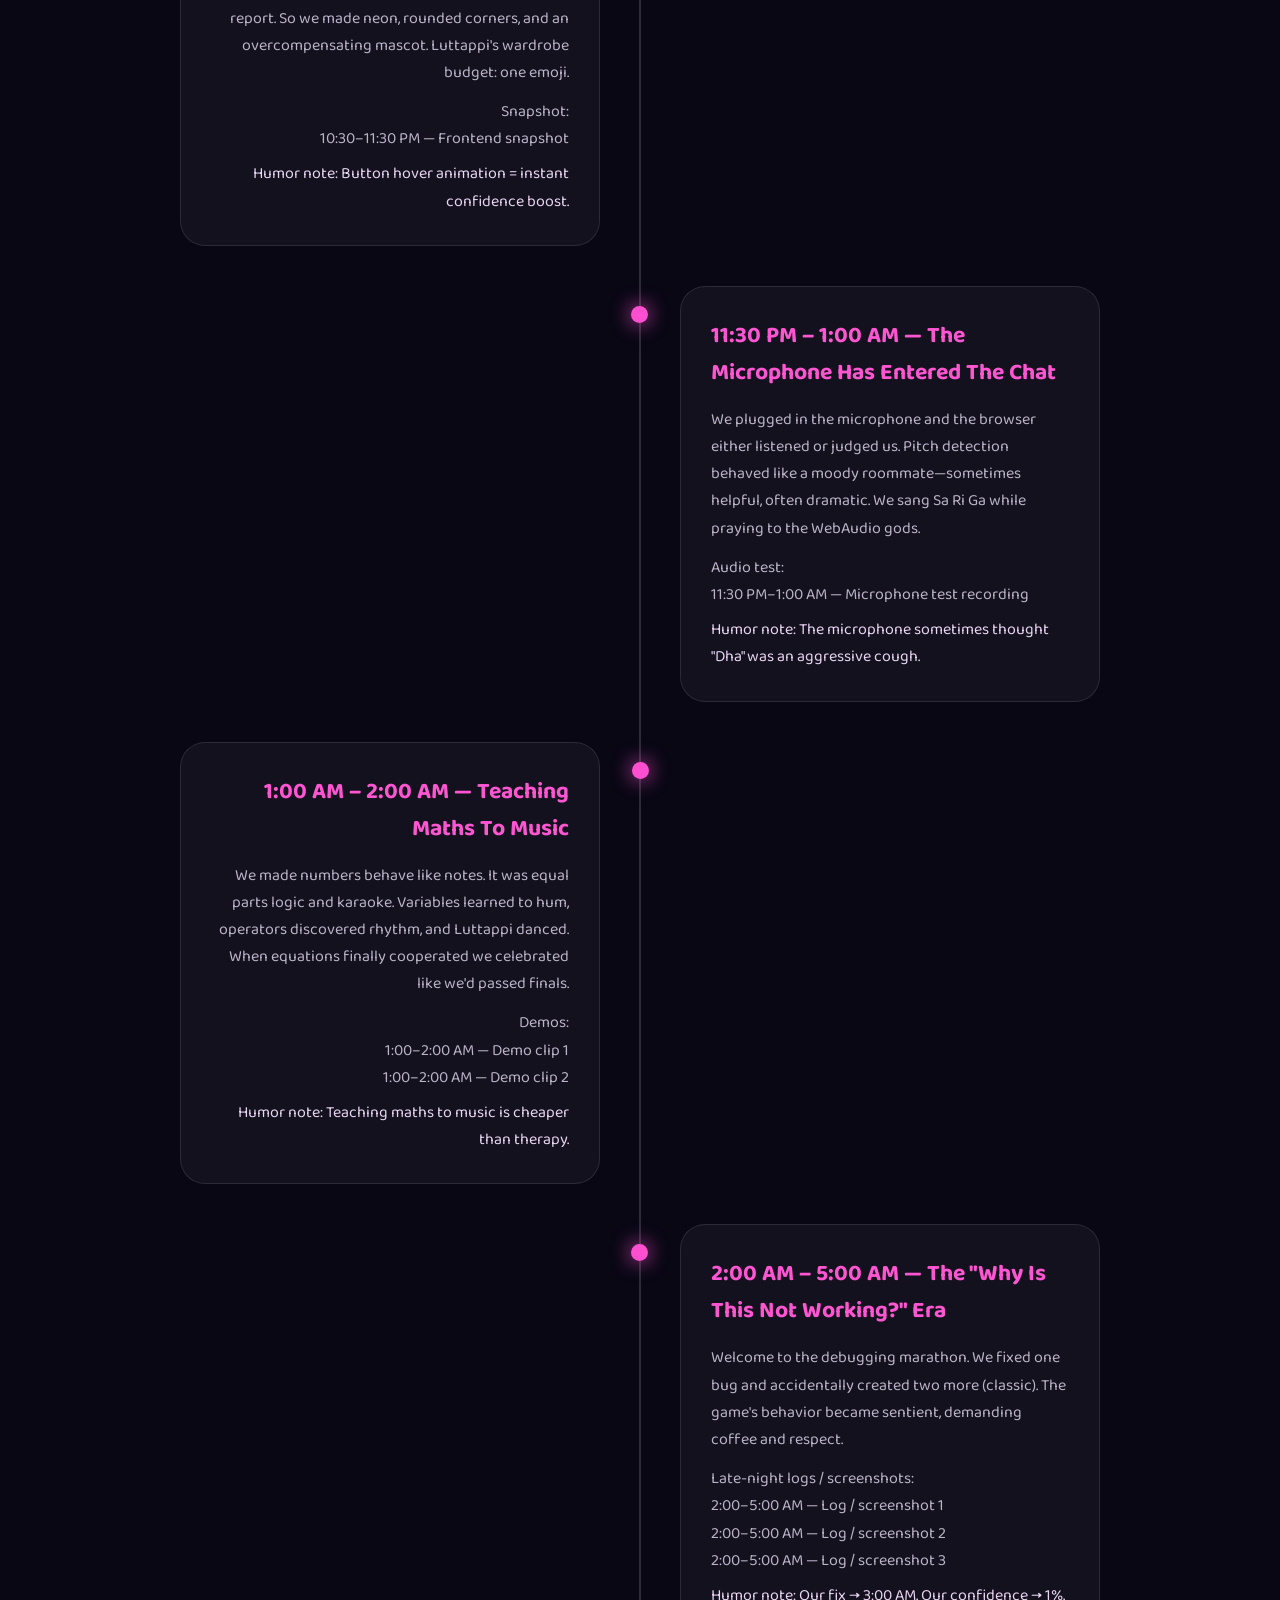
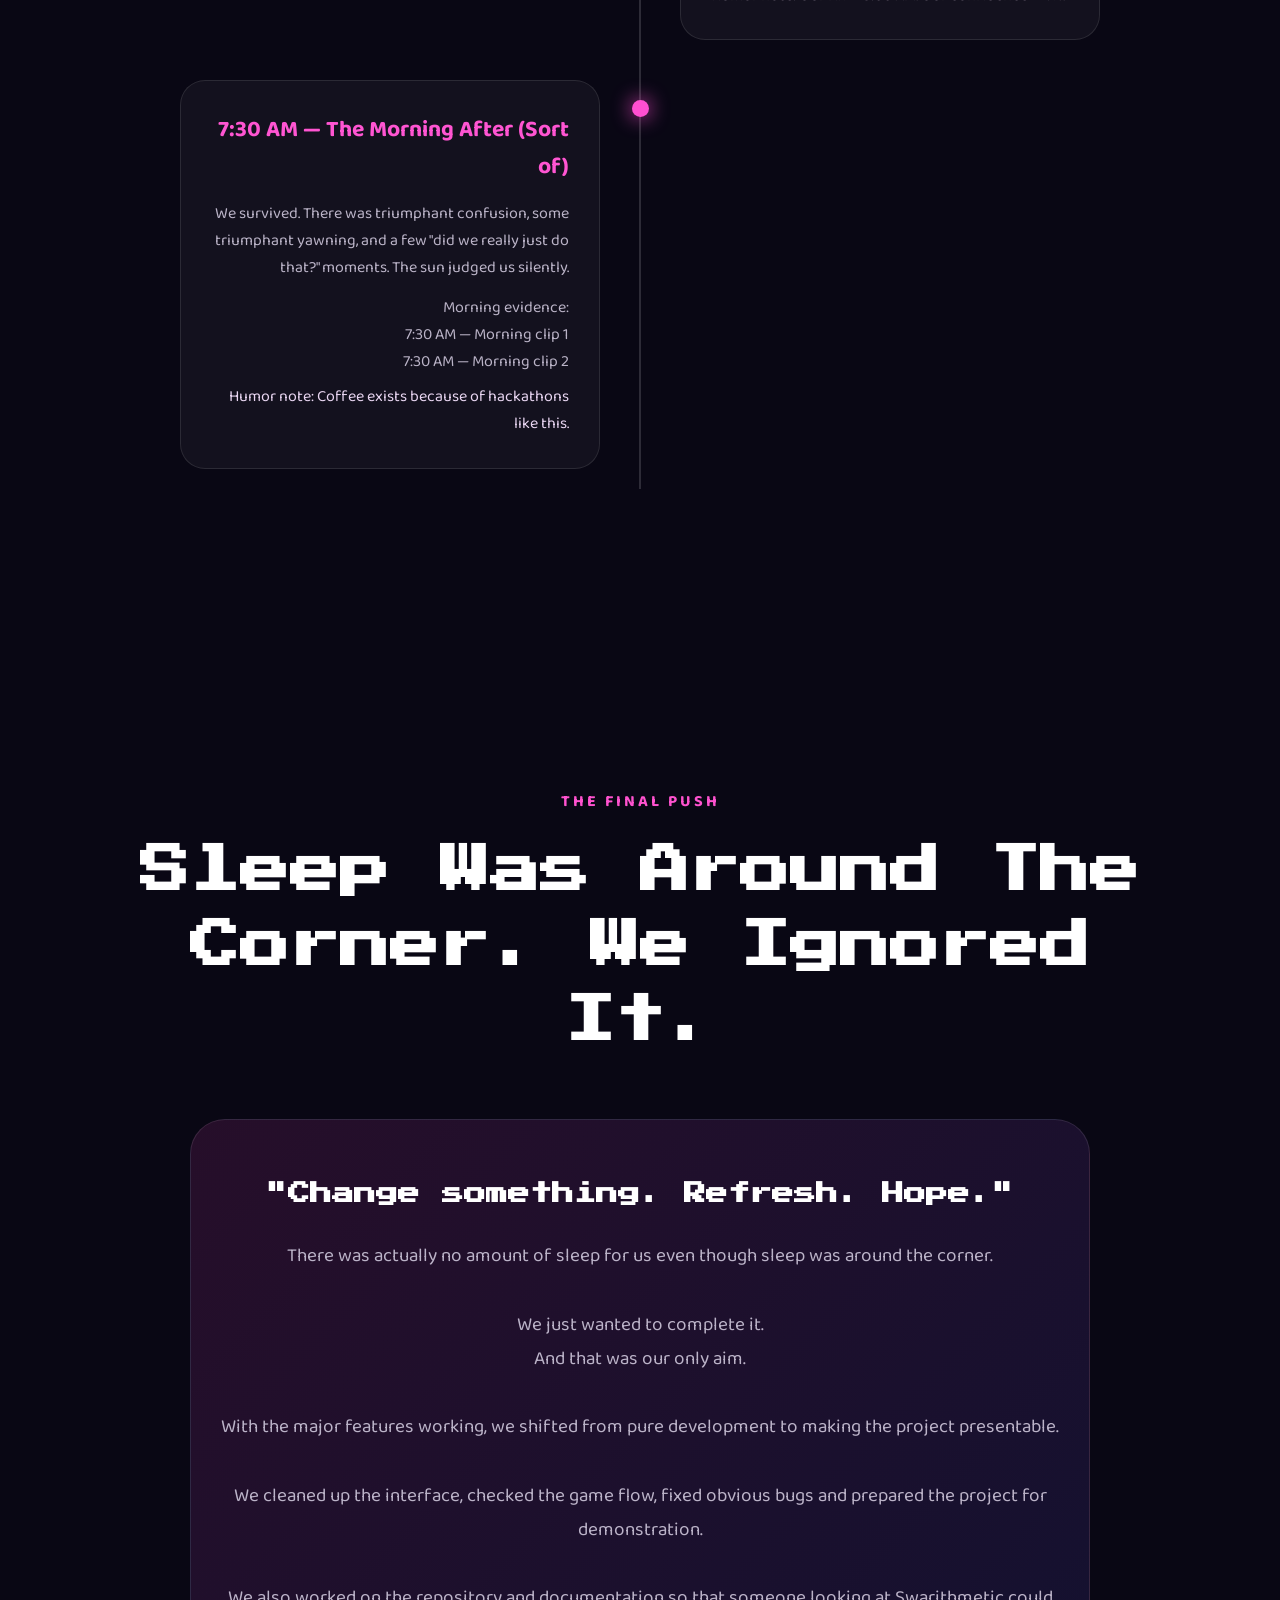
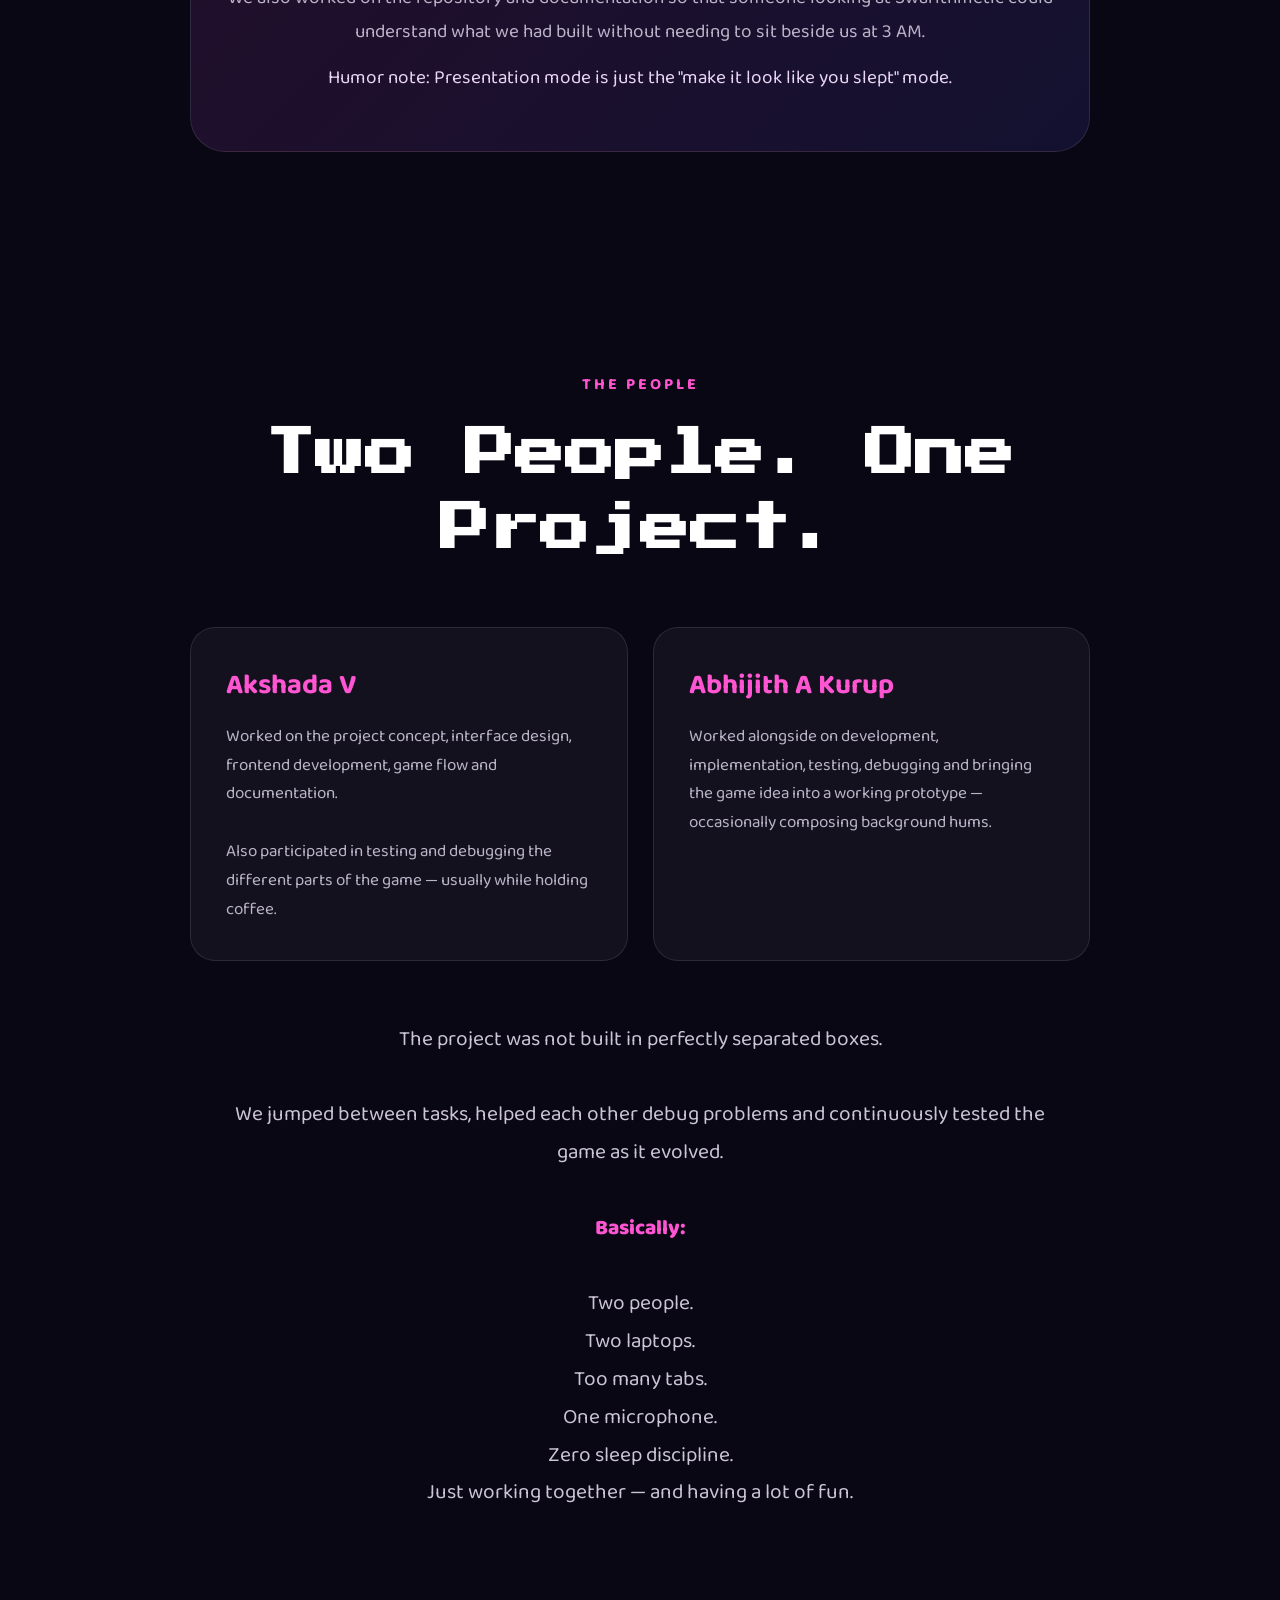
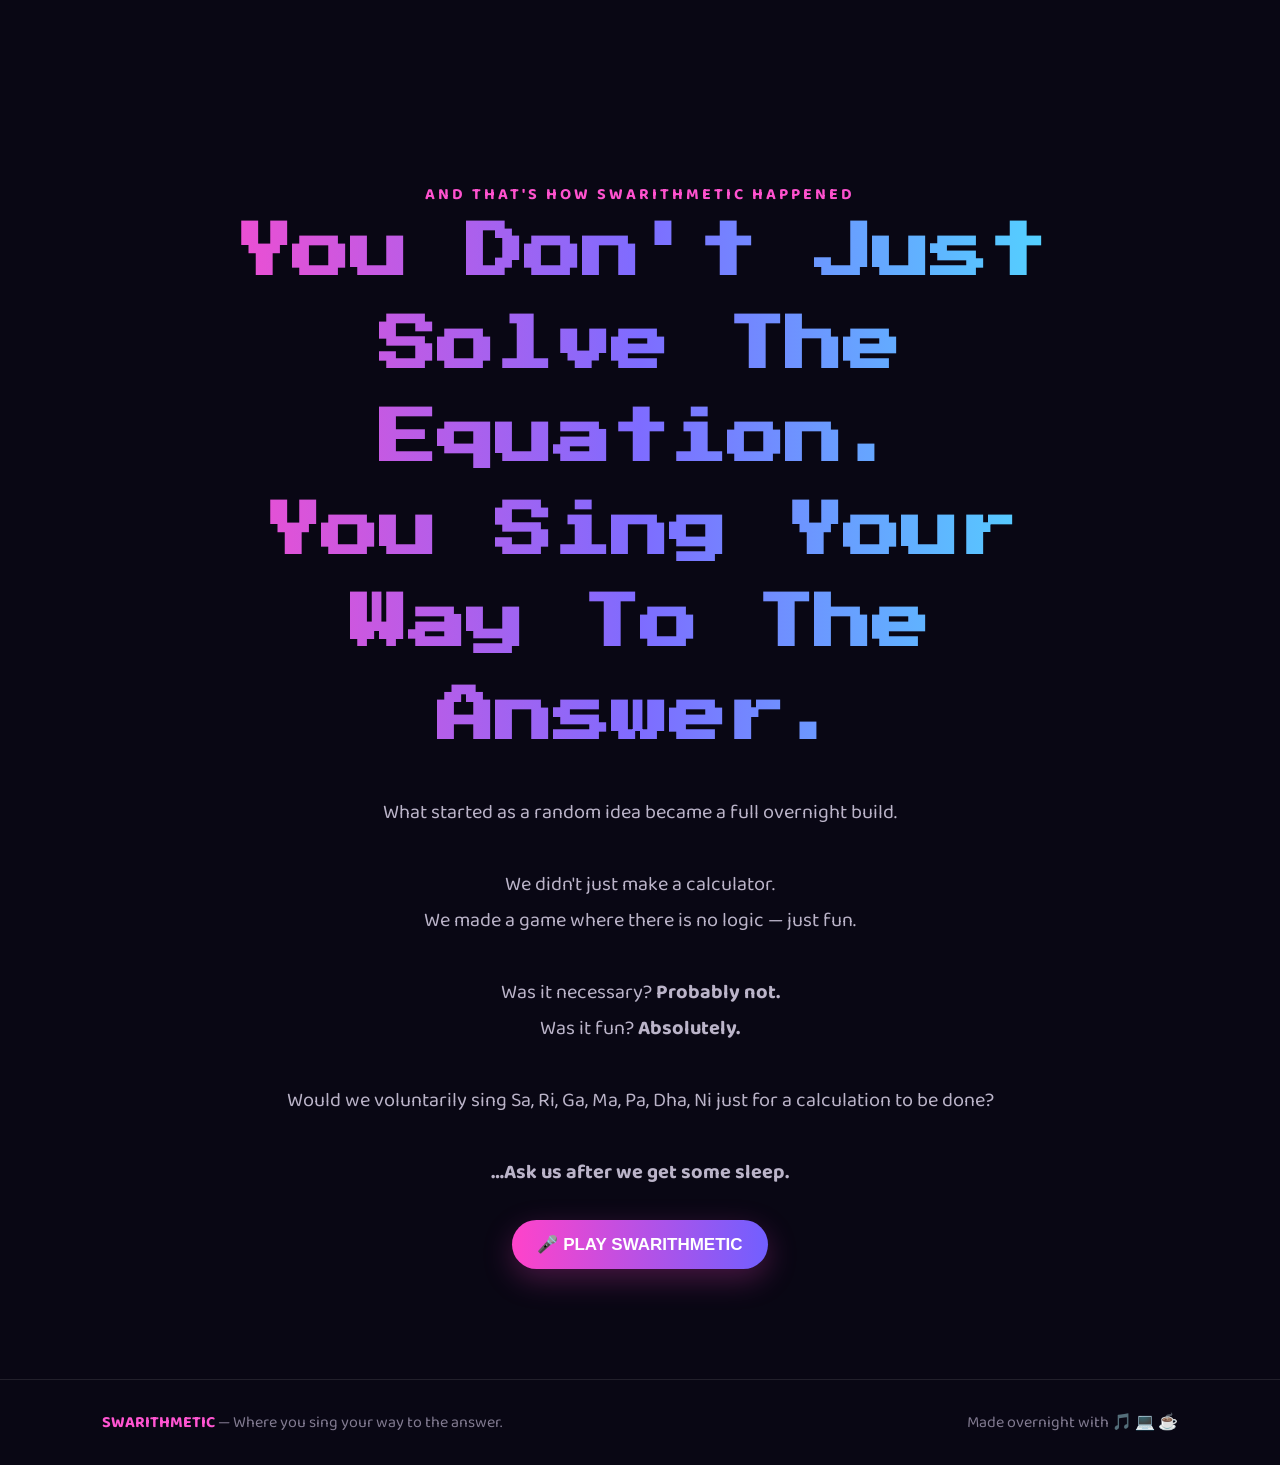
==== commit ca92ccf7: "Update image source for Luttappi Card" ====
--- a/landing.html
+++ b/landing.html
@@ -1149,7 +1149,7 @@
                  class="luttappi-image">
             -->
 
-            <img src="luttappi.png" width="300" height="400" alt="Luttappi Card">
+            <img src="https://postimg.cc" width="300" height="400" alt="Luttappi Math Hero">
 
             <div class="luttappi-label">
 
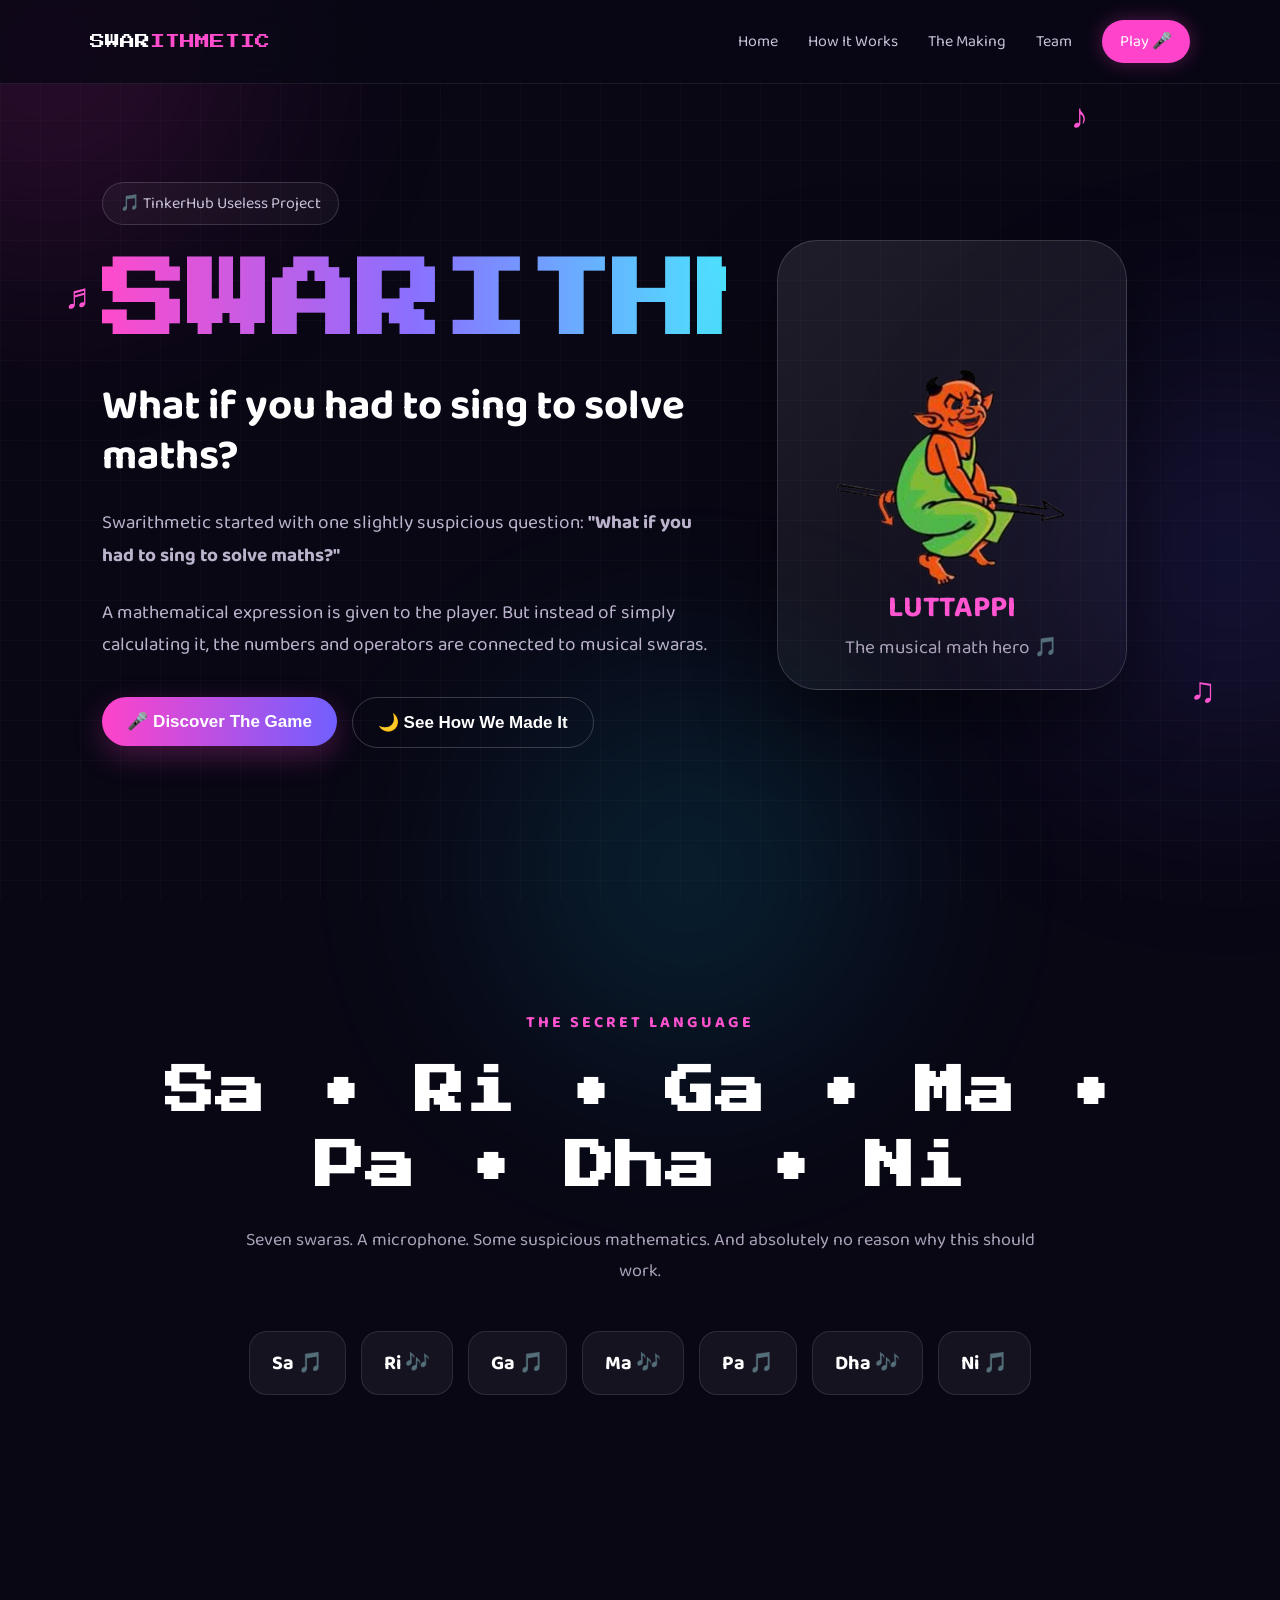
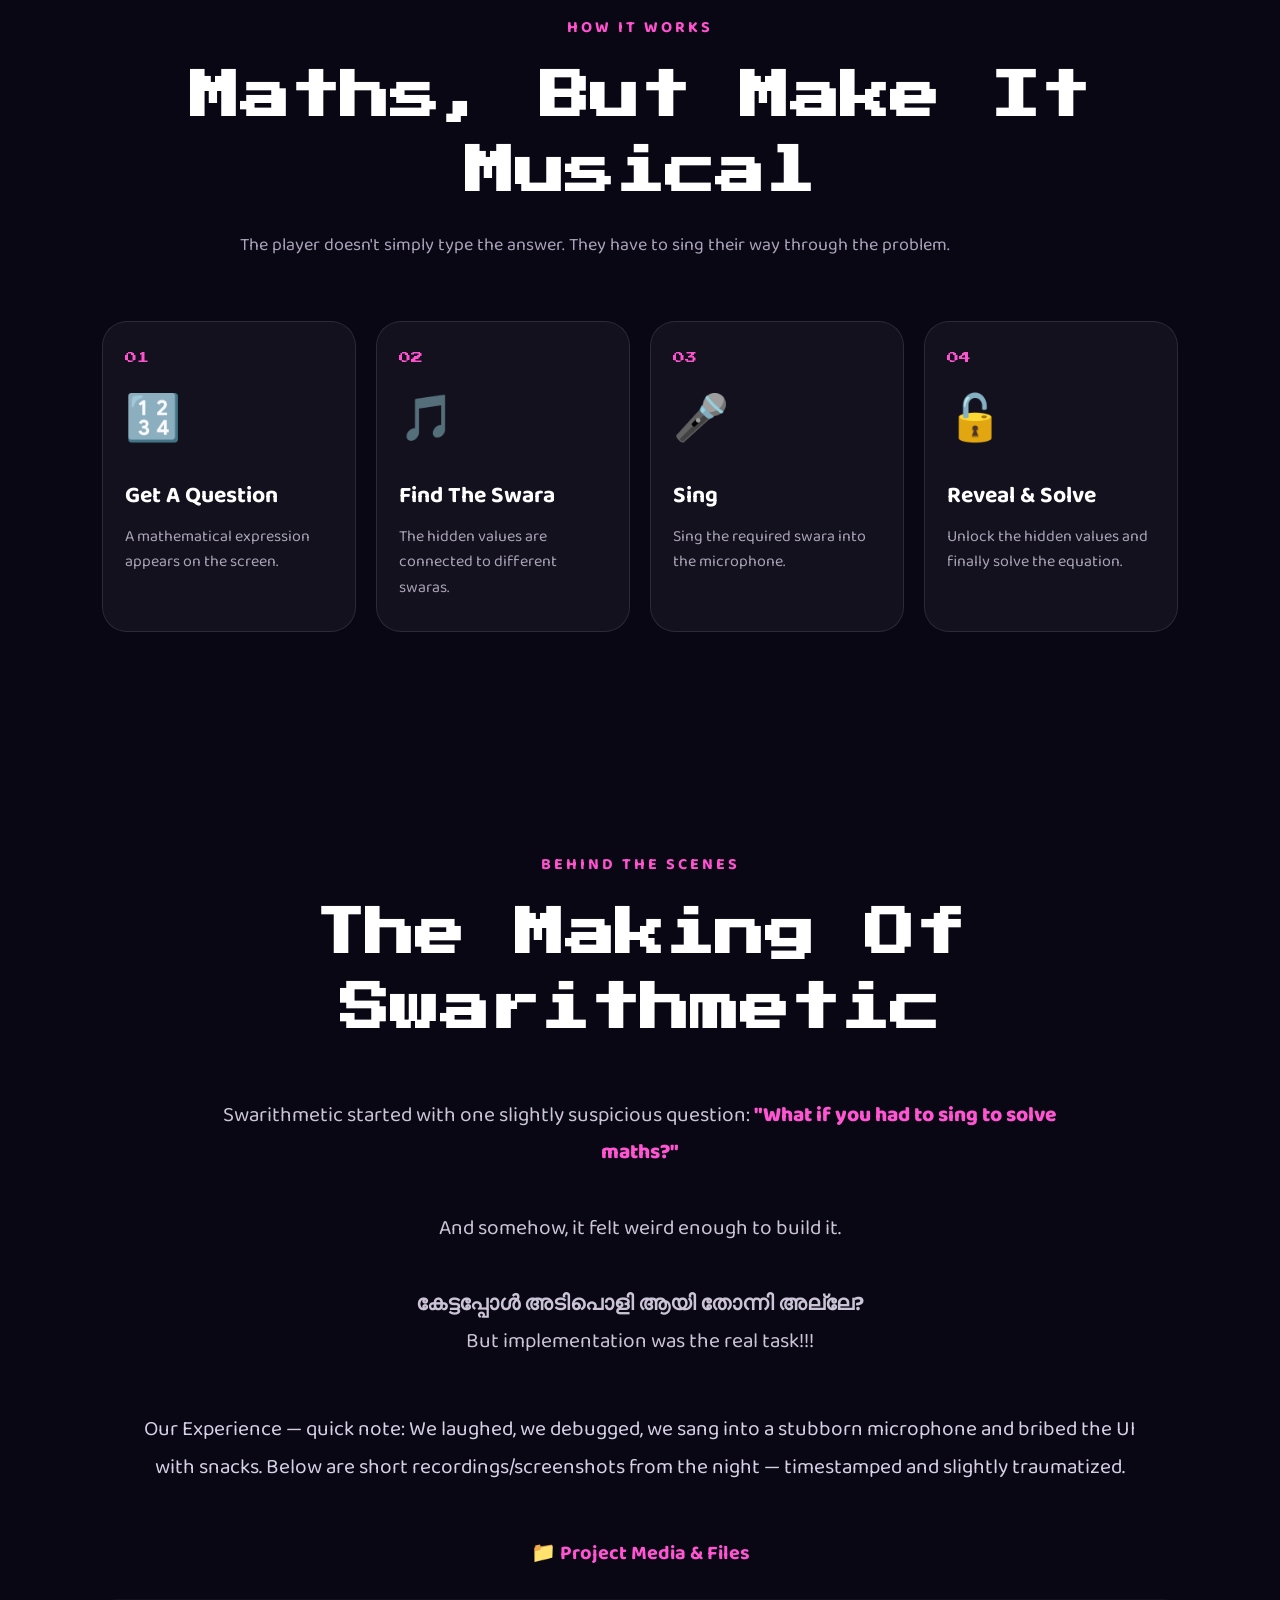
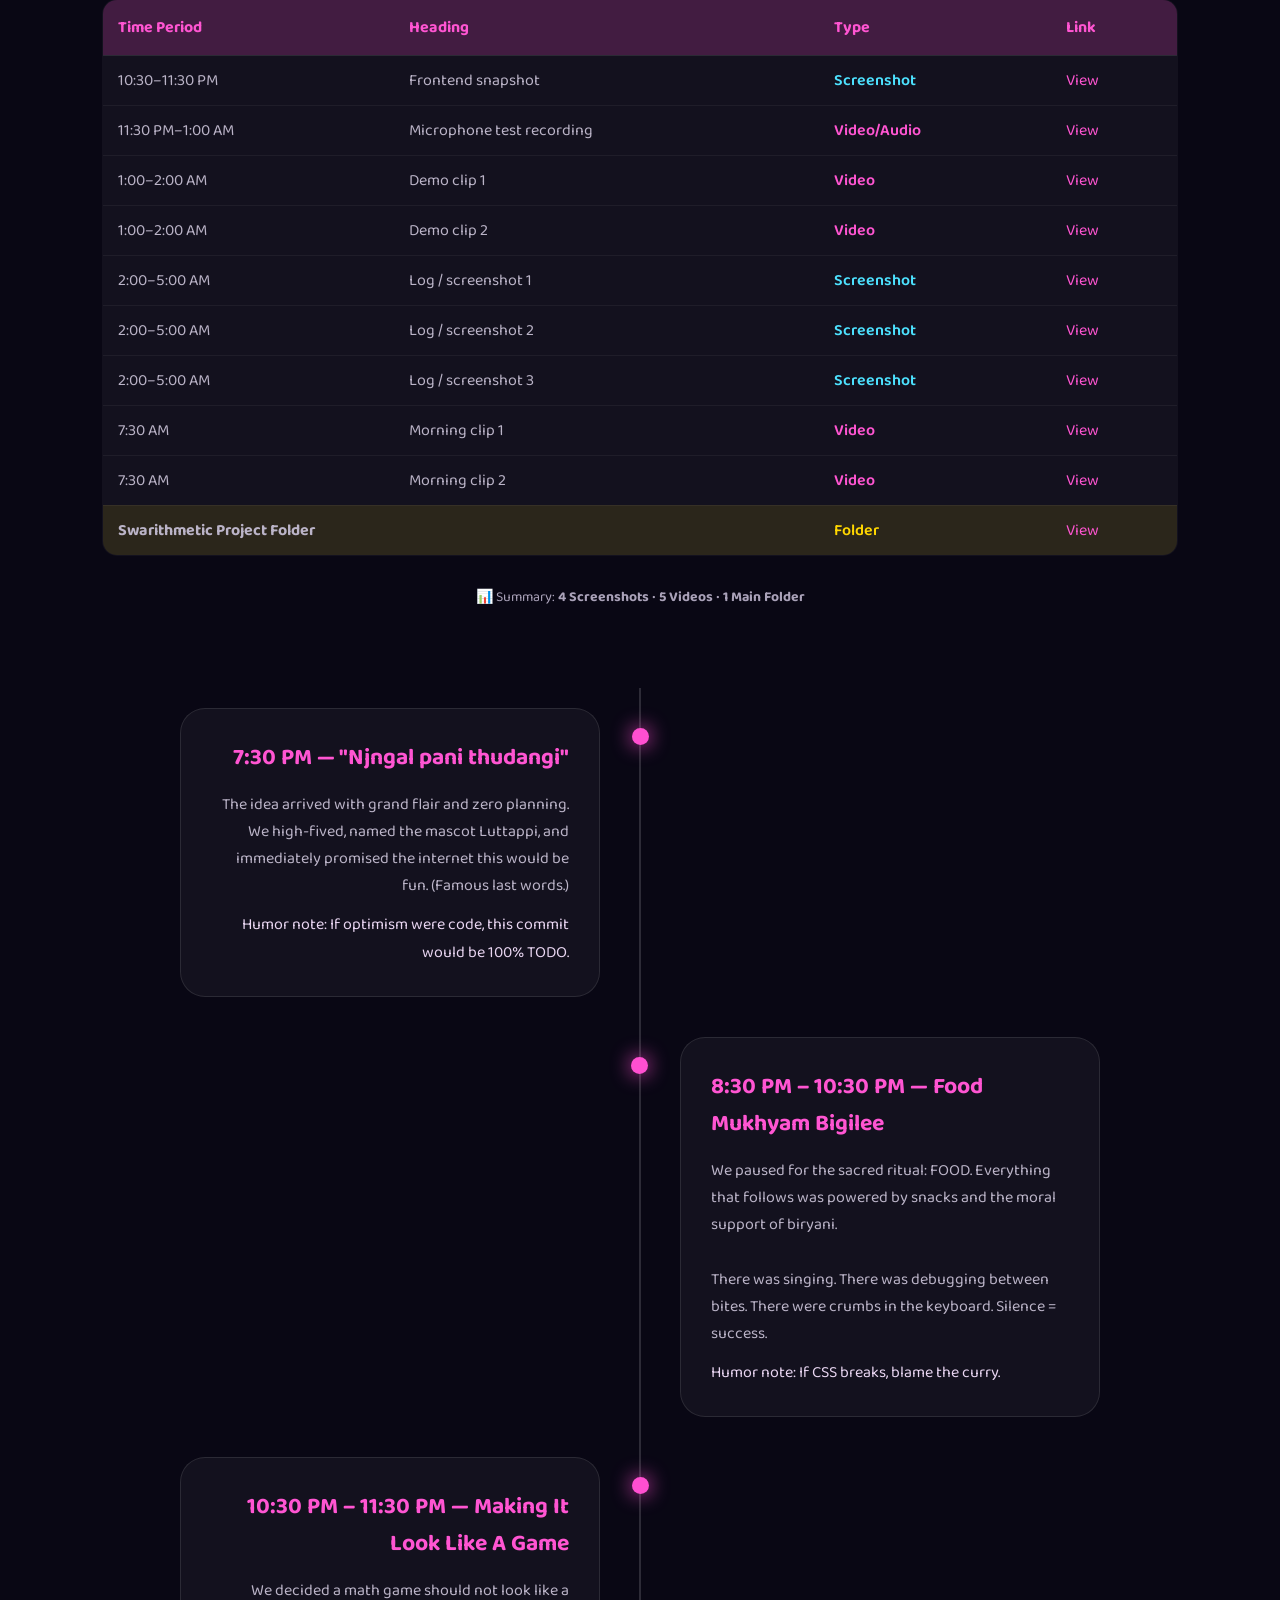
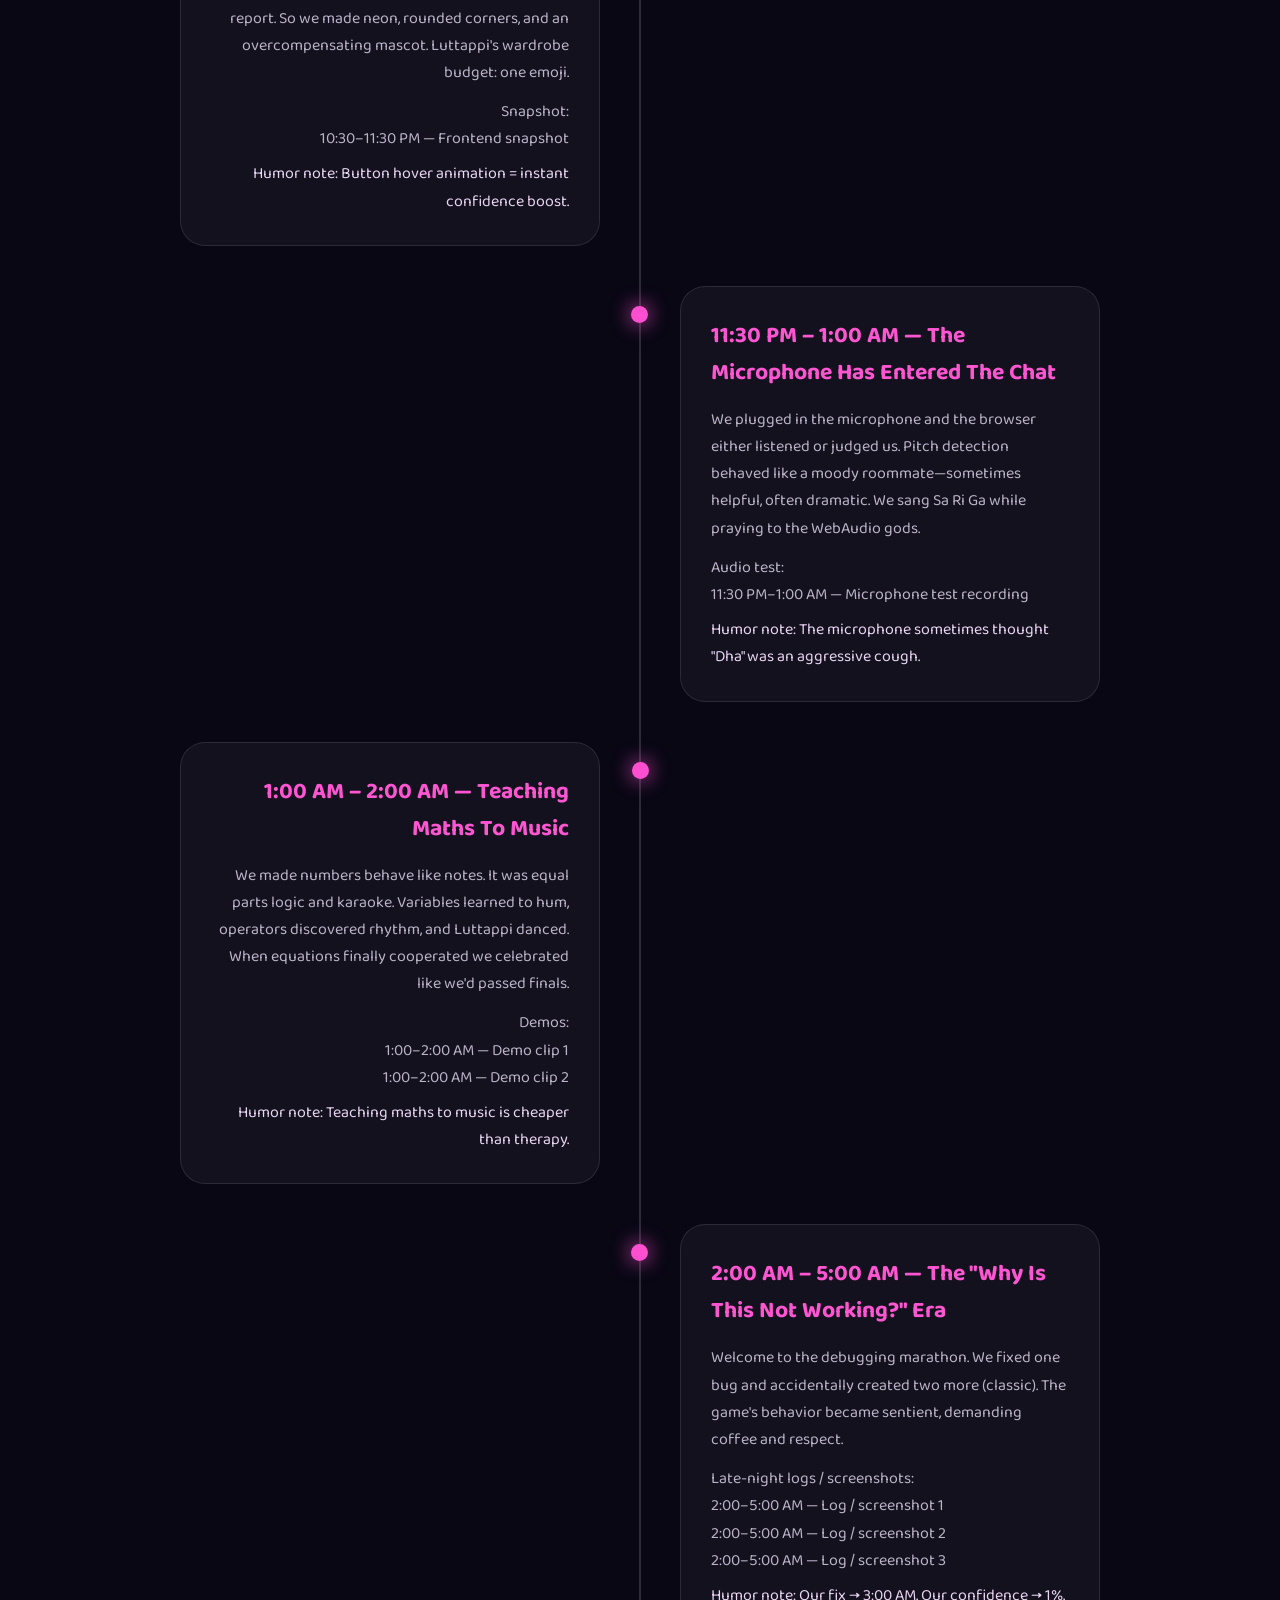
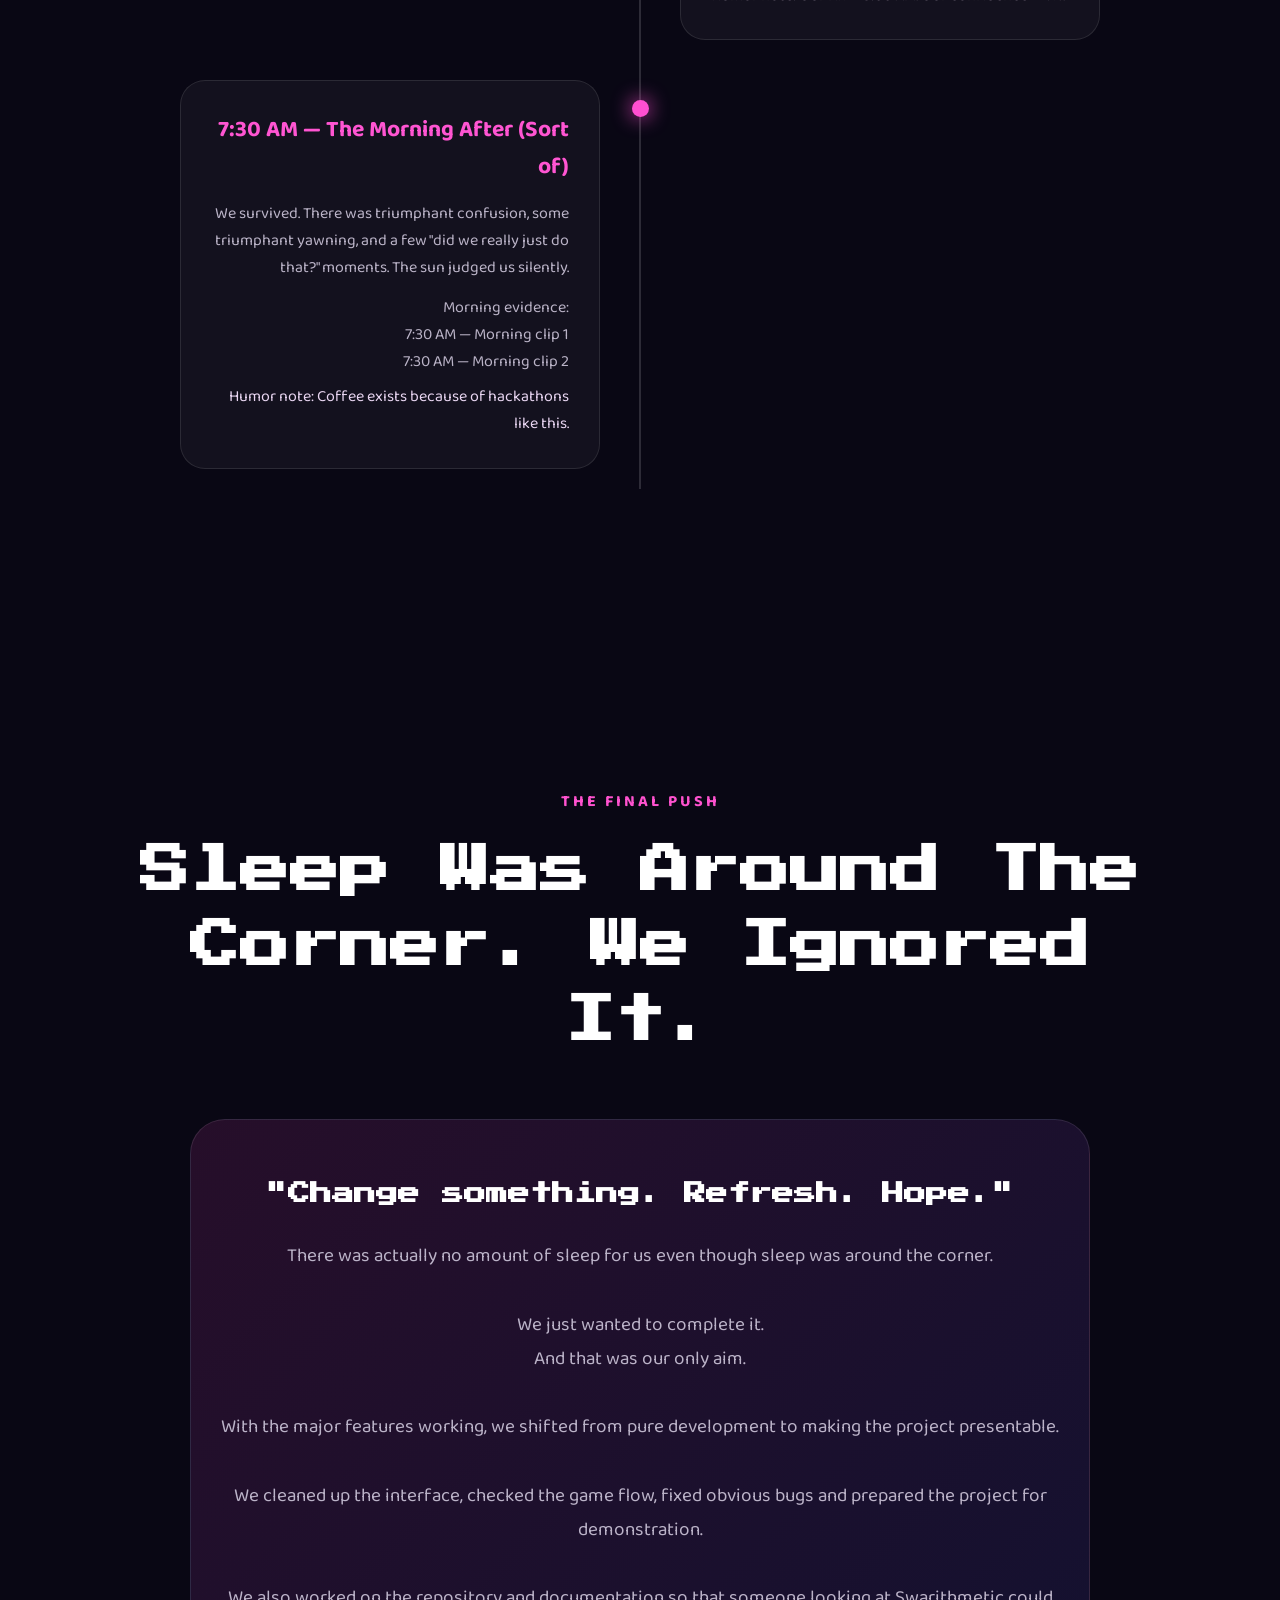
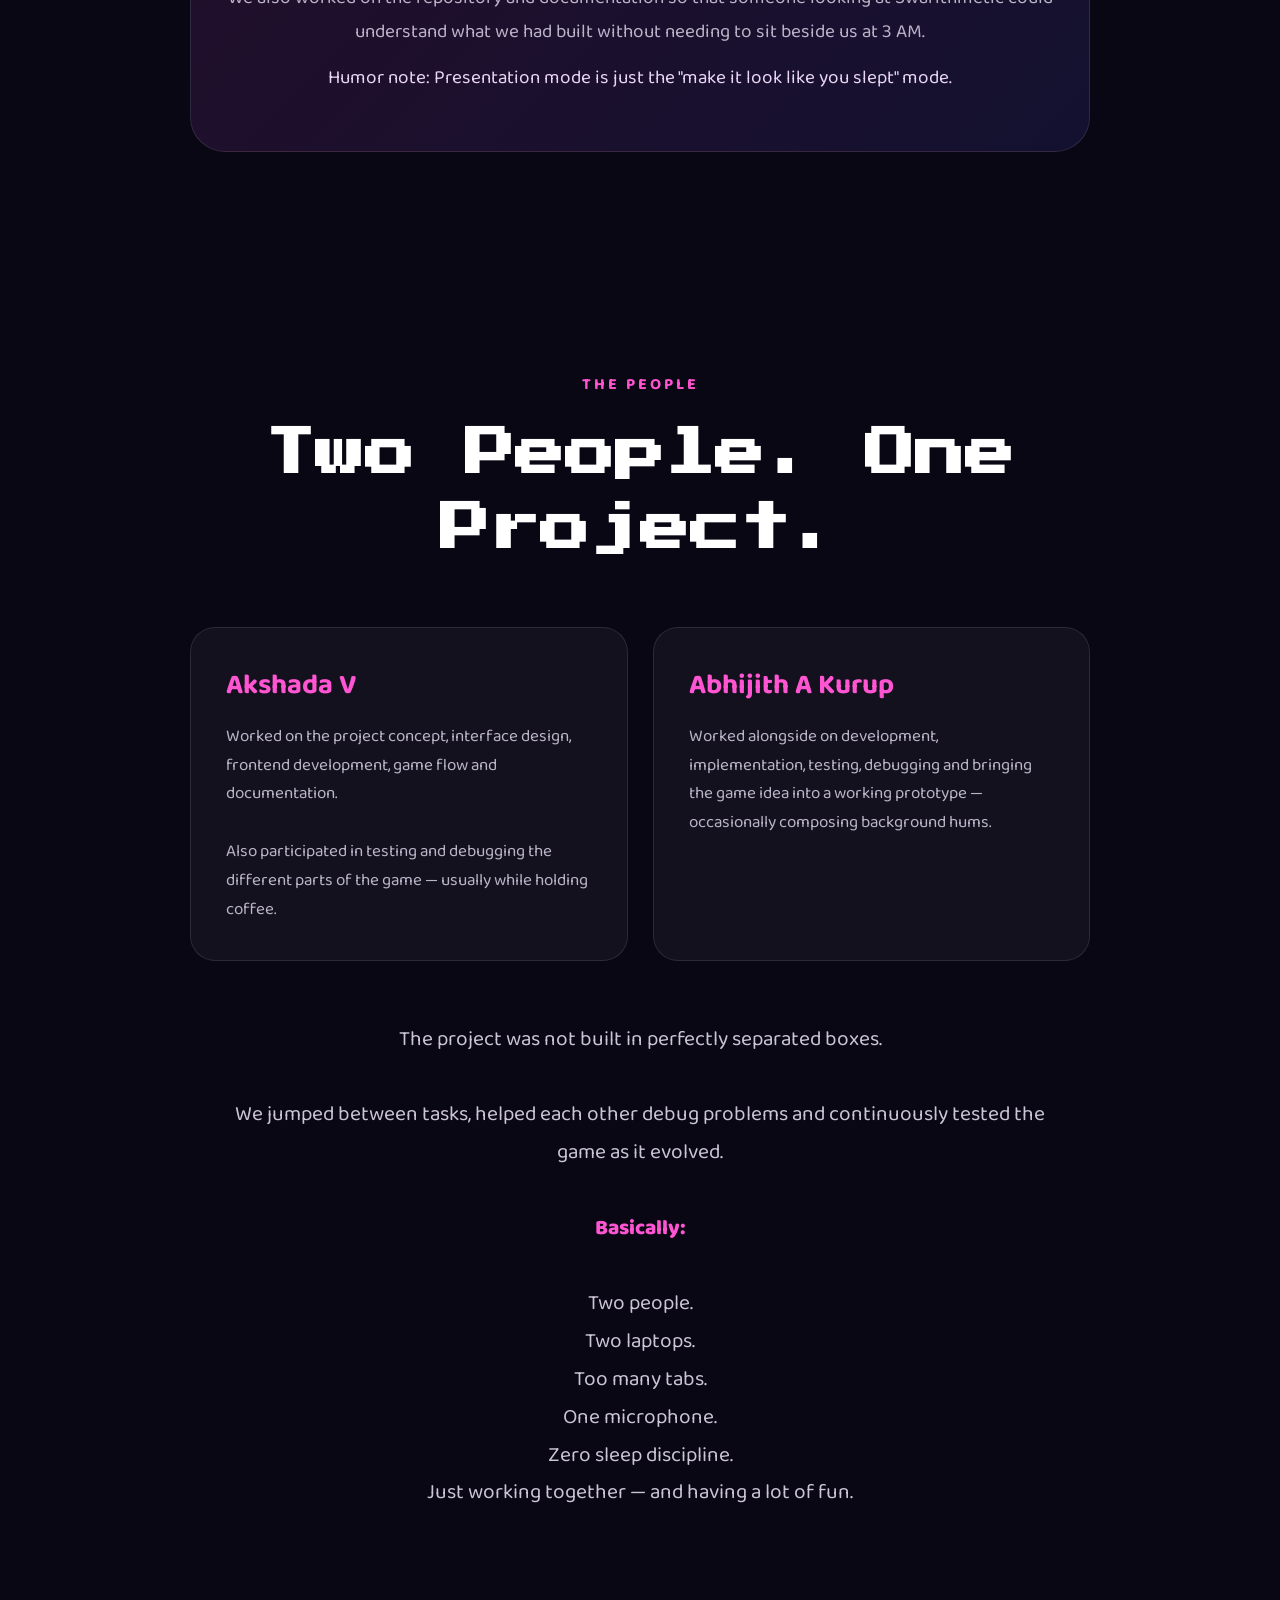
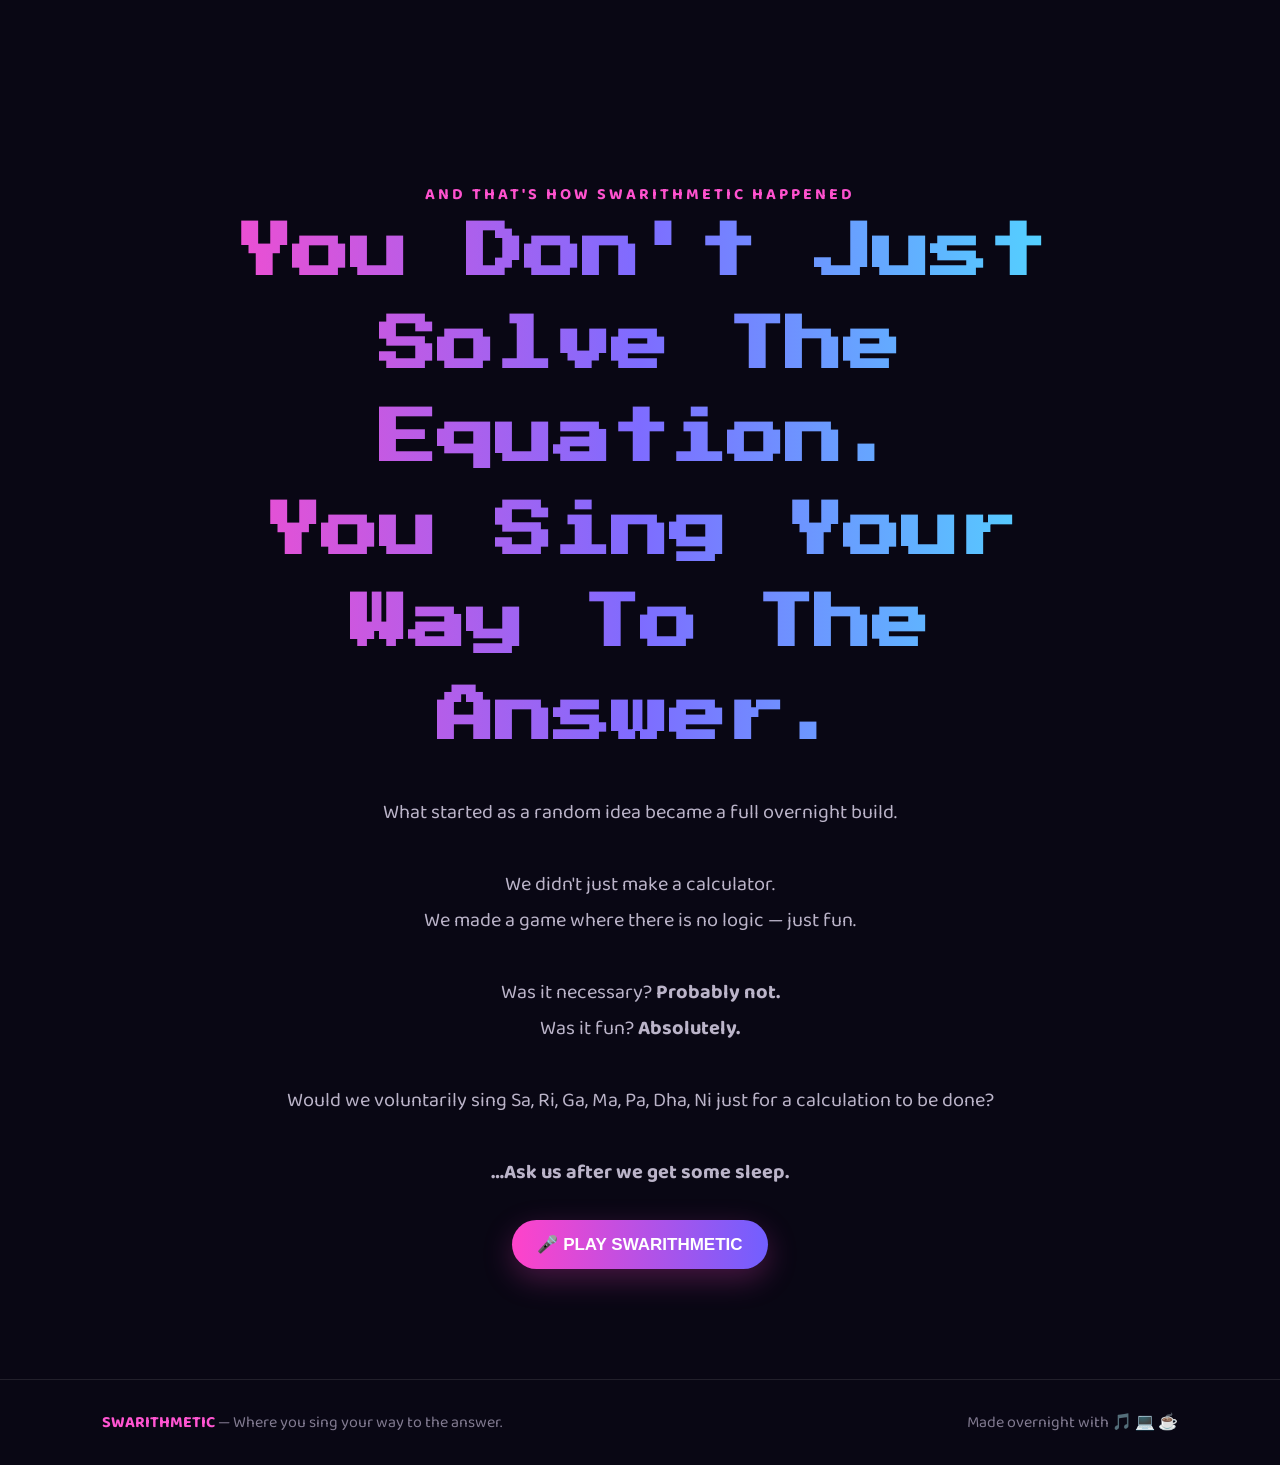
==== commit e259f16c: "Update Luttappi image in landing.html Removed placeholder comments for Luttappi image and updated th" ====
--- a/landing.html
+++ b/landing.html
@@ -1140,16 +1140,9 @@
 
         <div class="luttappi-card">
 
-            <!--
-            REPLACE THIS EMOJI WITH YOUR LUTTAPPI IMAGE.
-
-            Example:
-
-            <img src="luttappi.png"
-                 class="luttappi-image">
-            -->
-
-            <img src="https://postimg.cc" width="300" height="400" alt="Luttappi Math Hero">
+            <img src="lut.png"
+                 class="luttappi-image"
+                 alt="Luttappi Math Hero">
 
             <div class="luttappi-label">
 
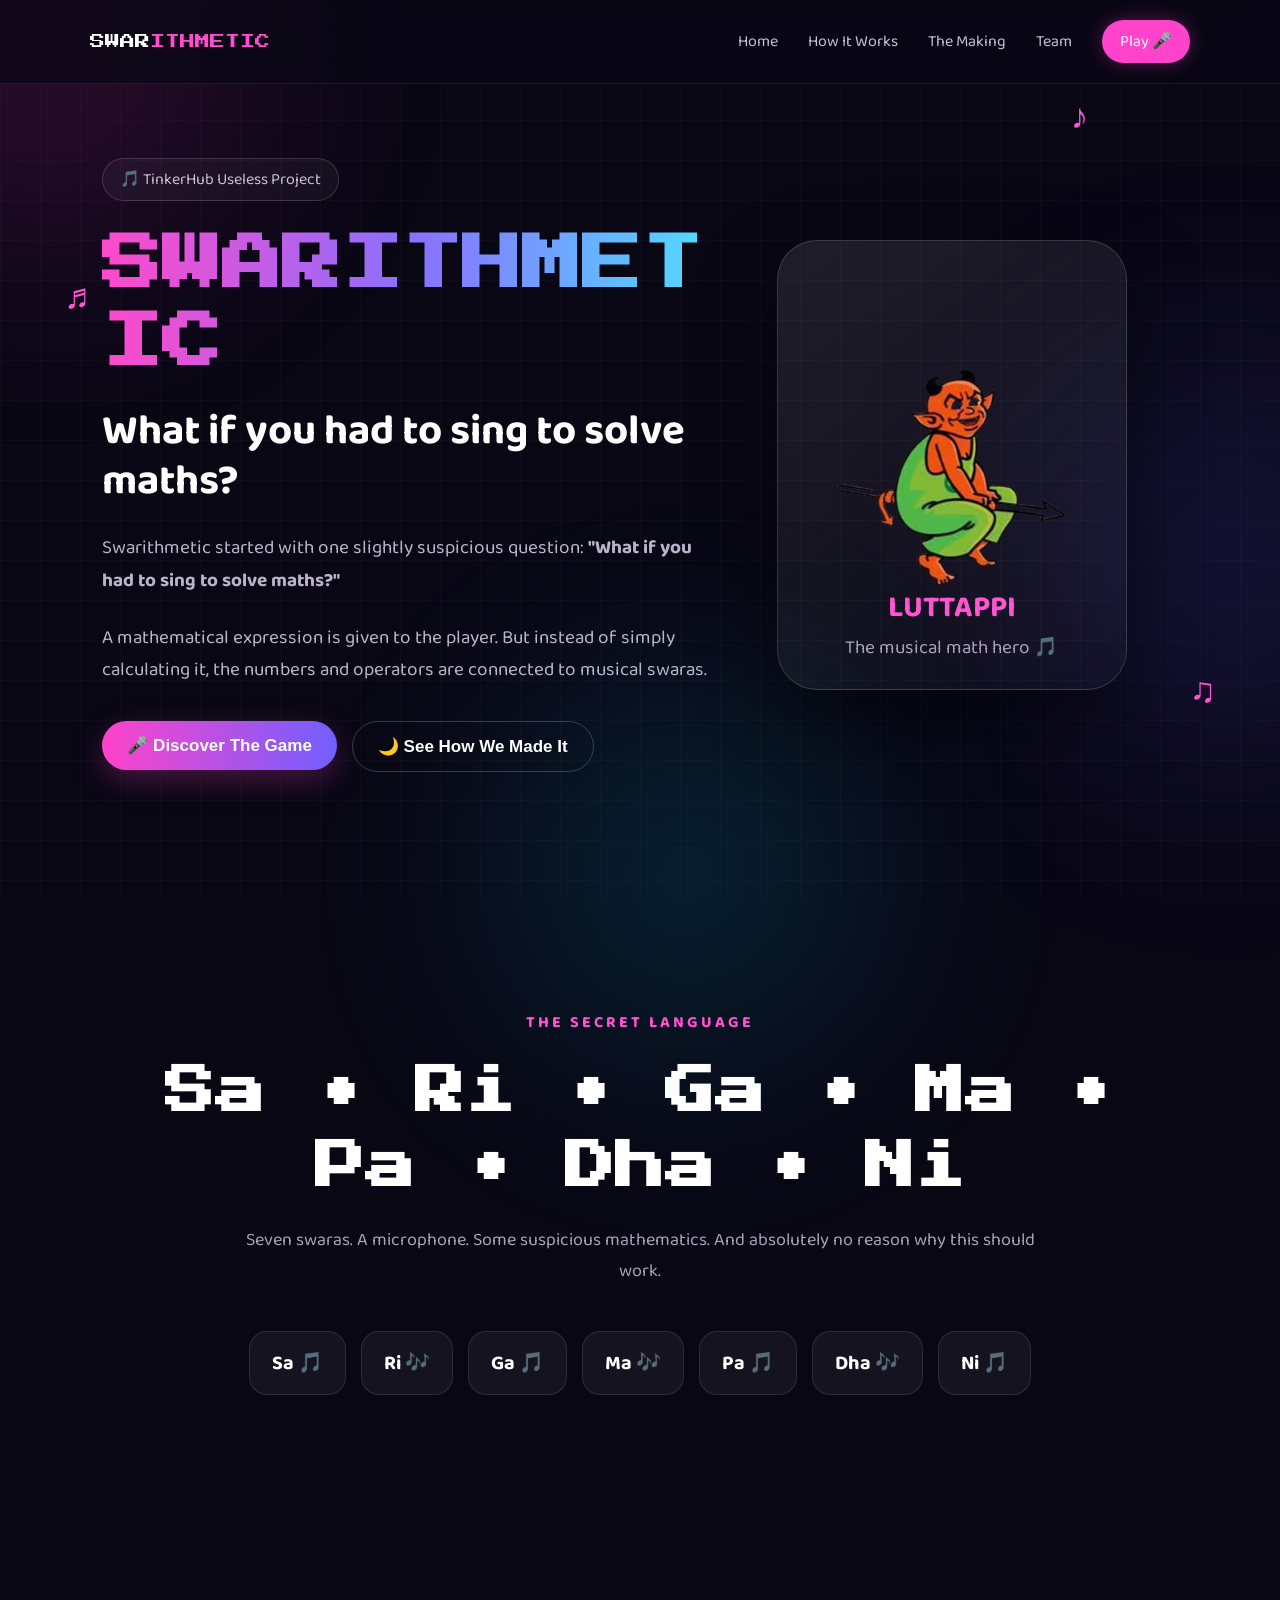
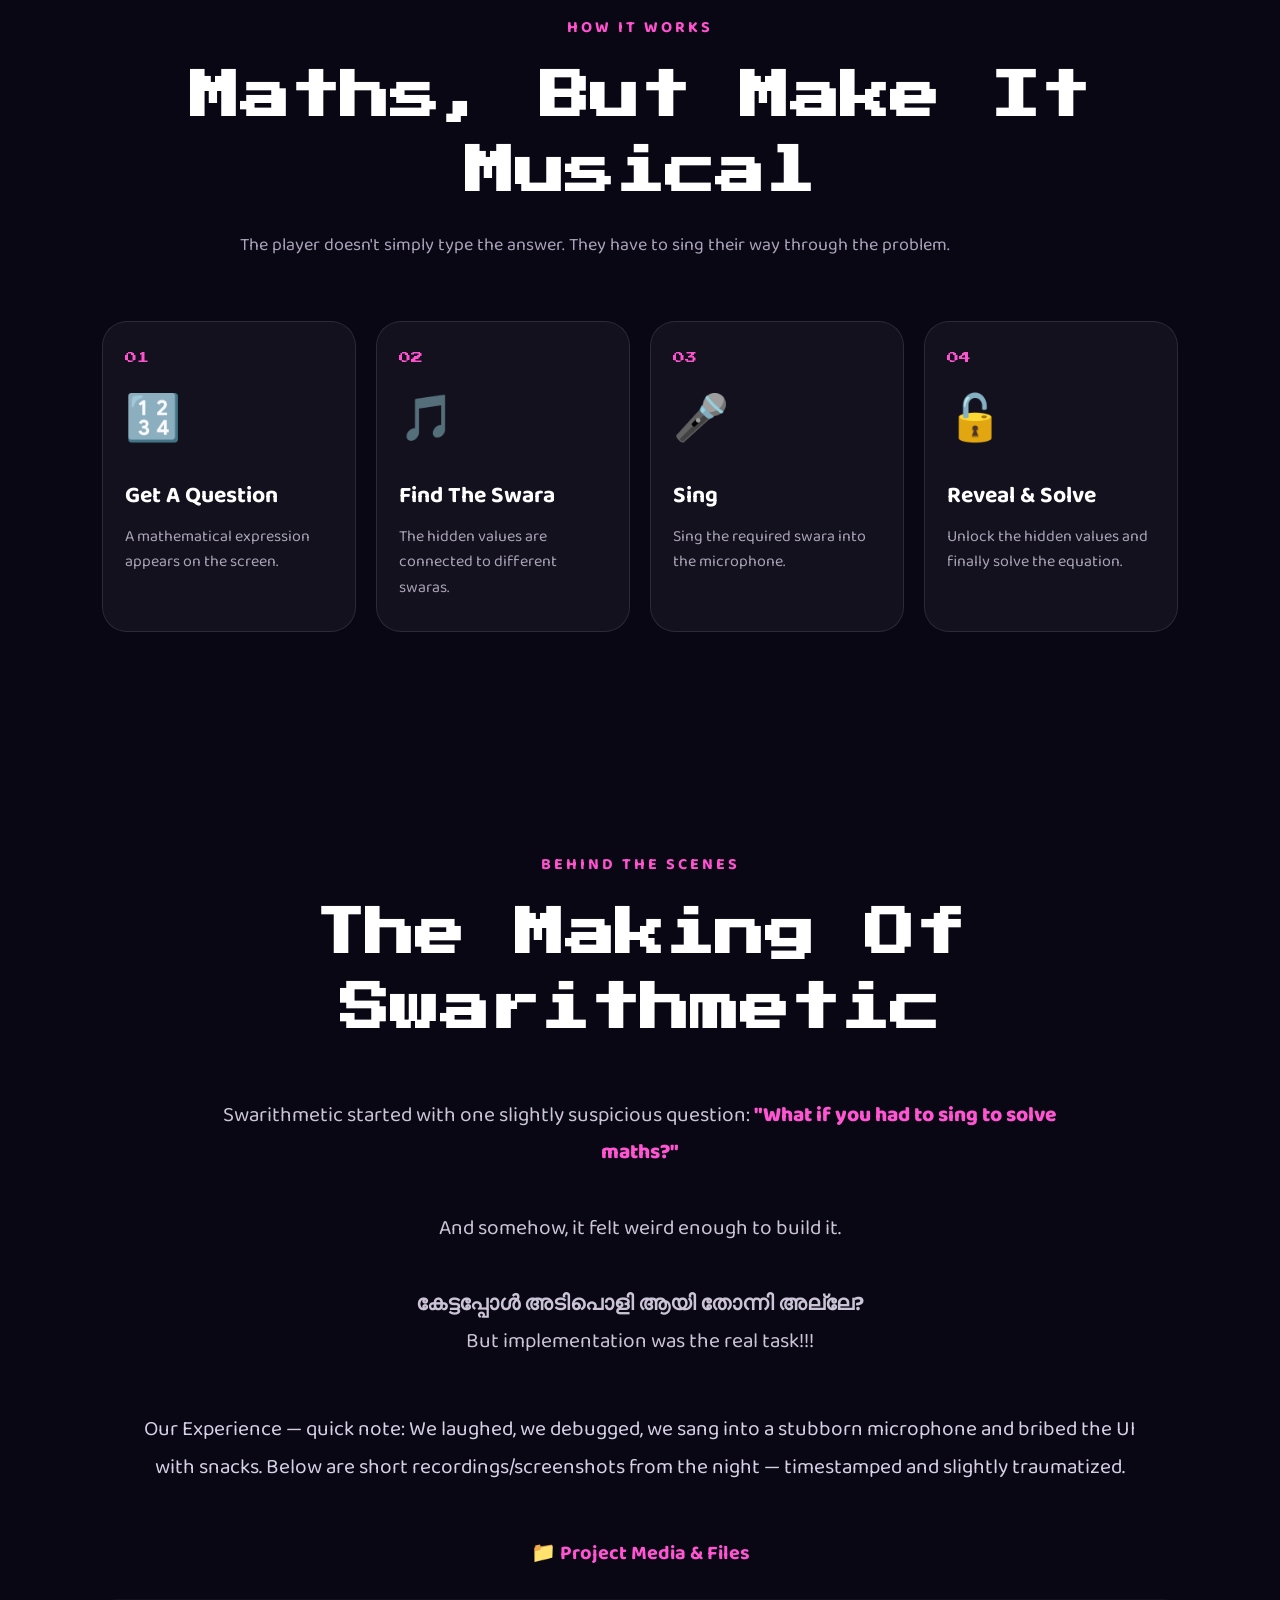
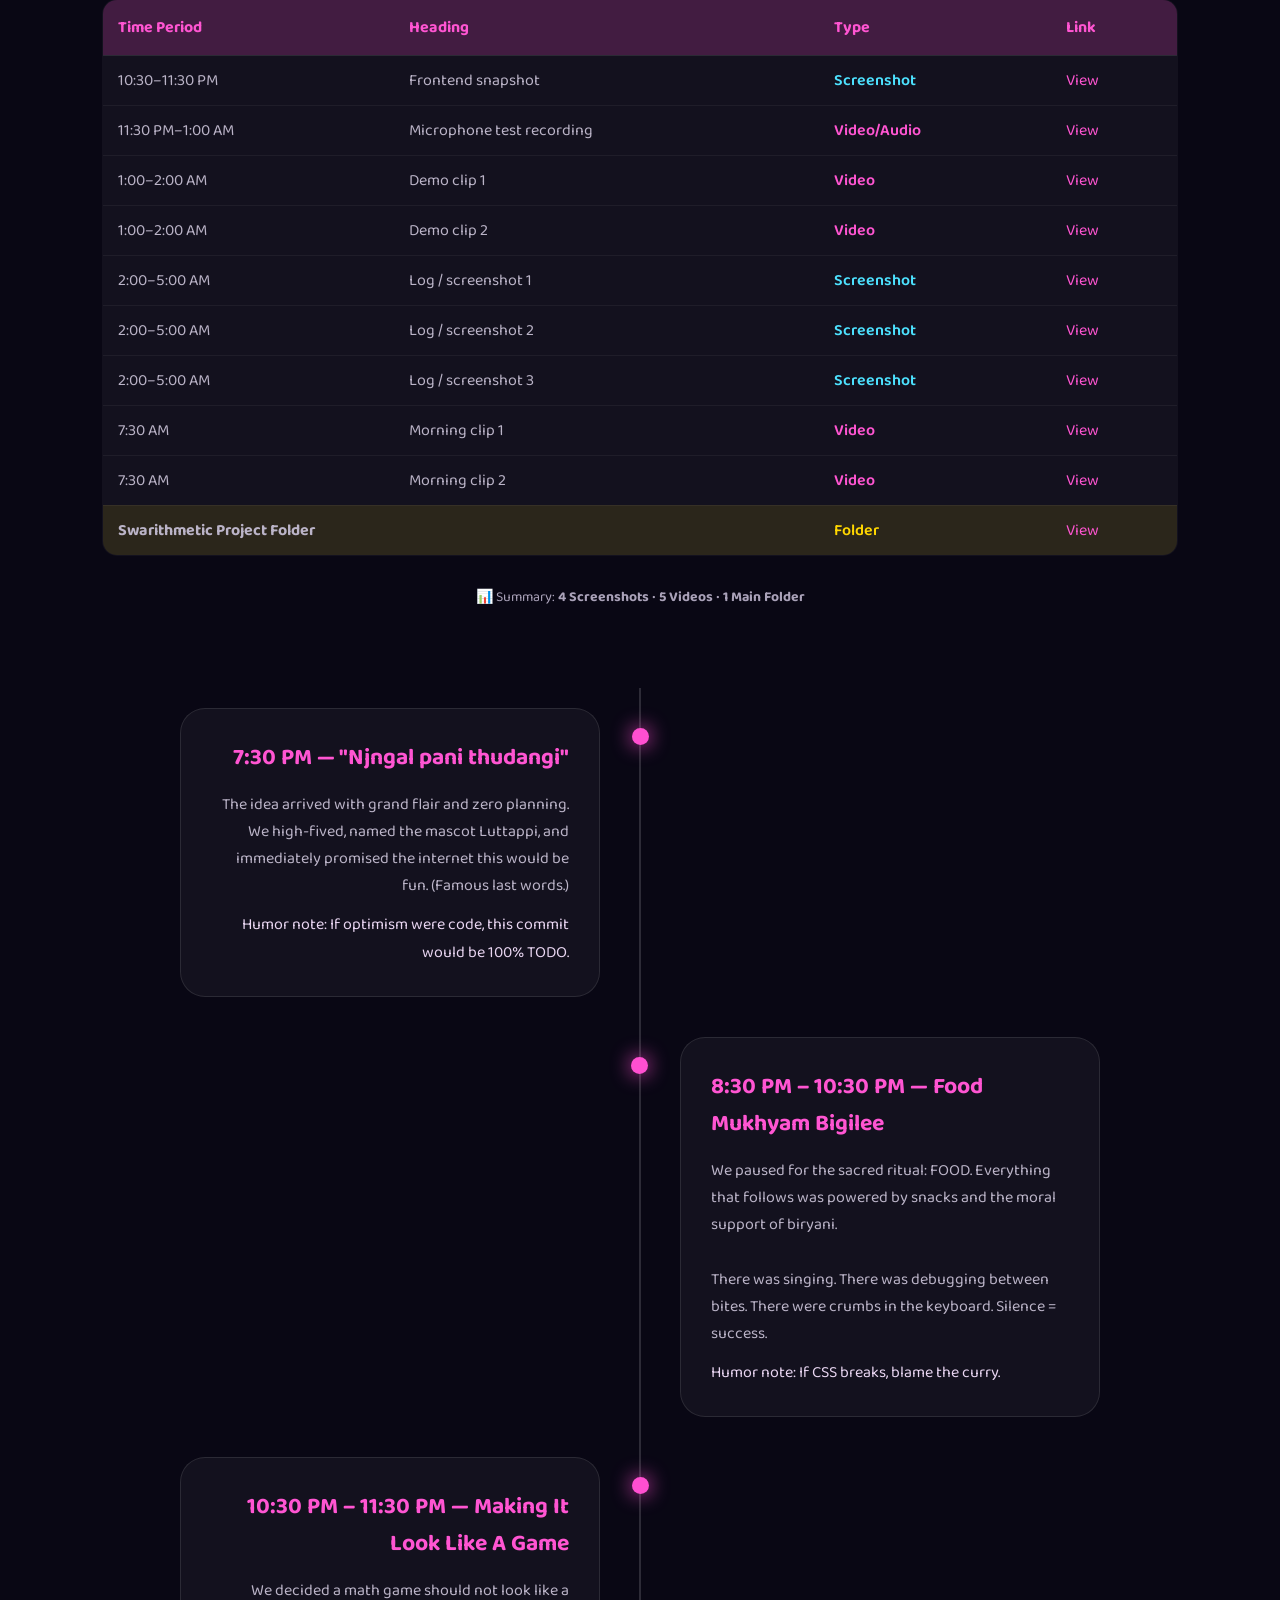
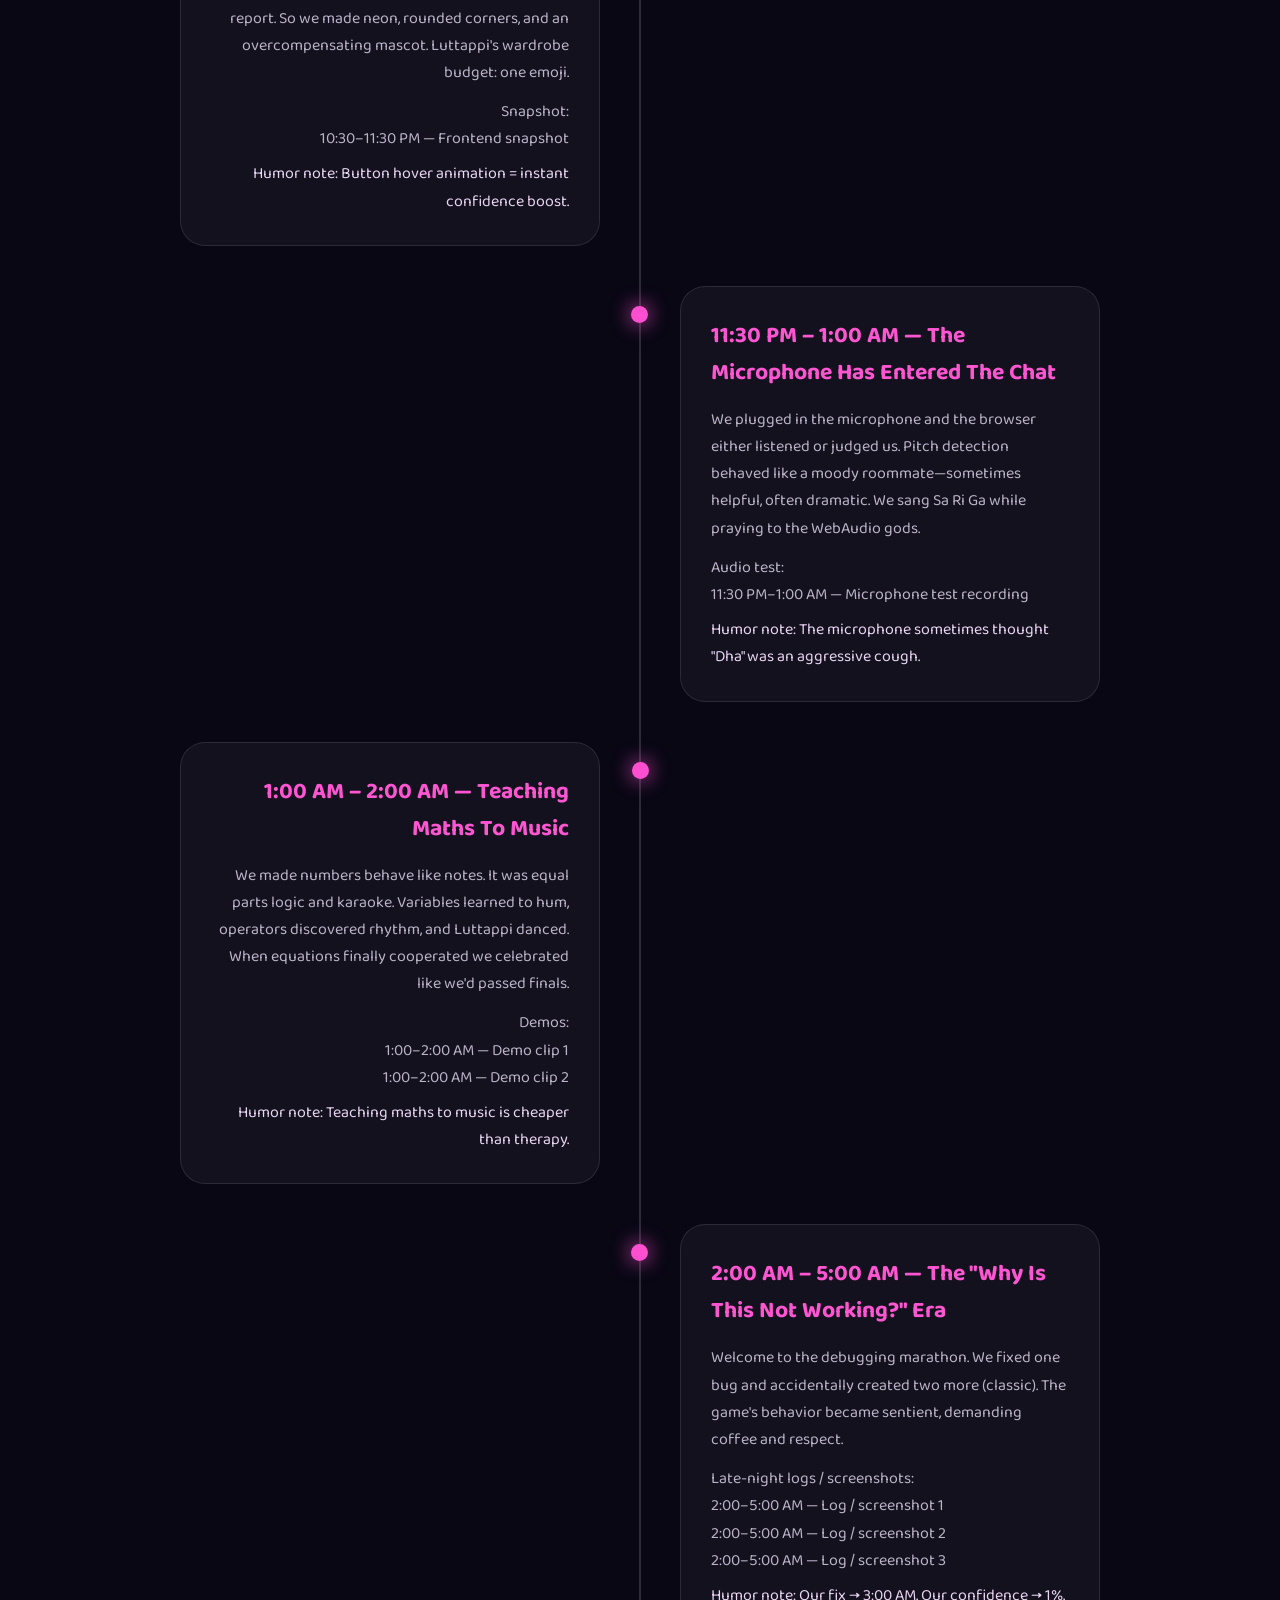
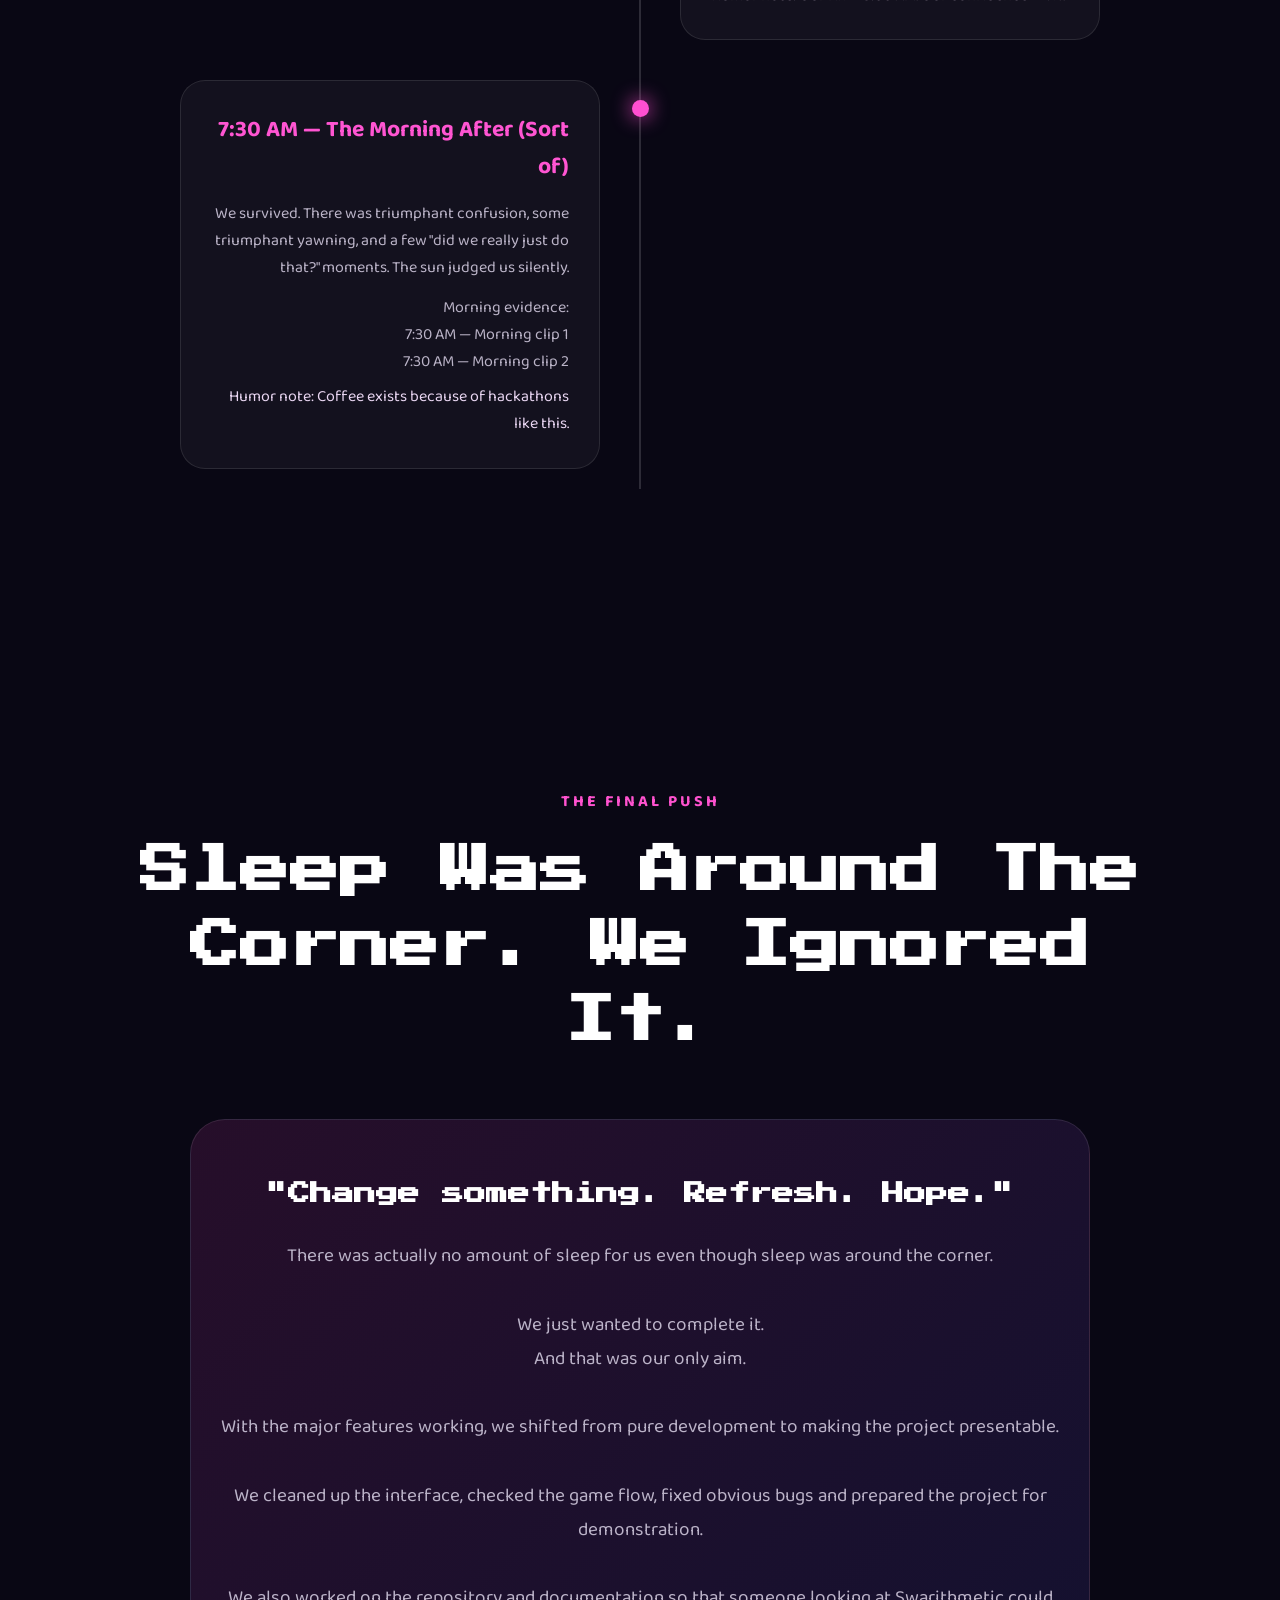
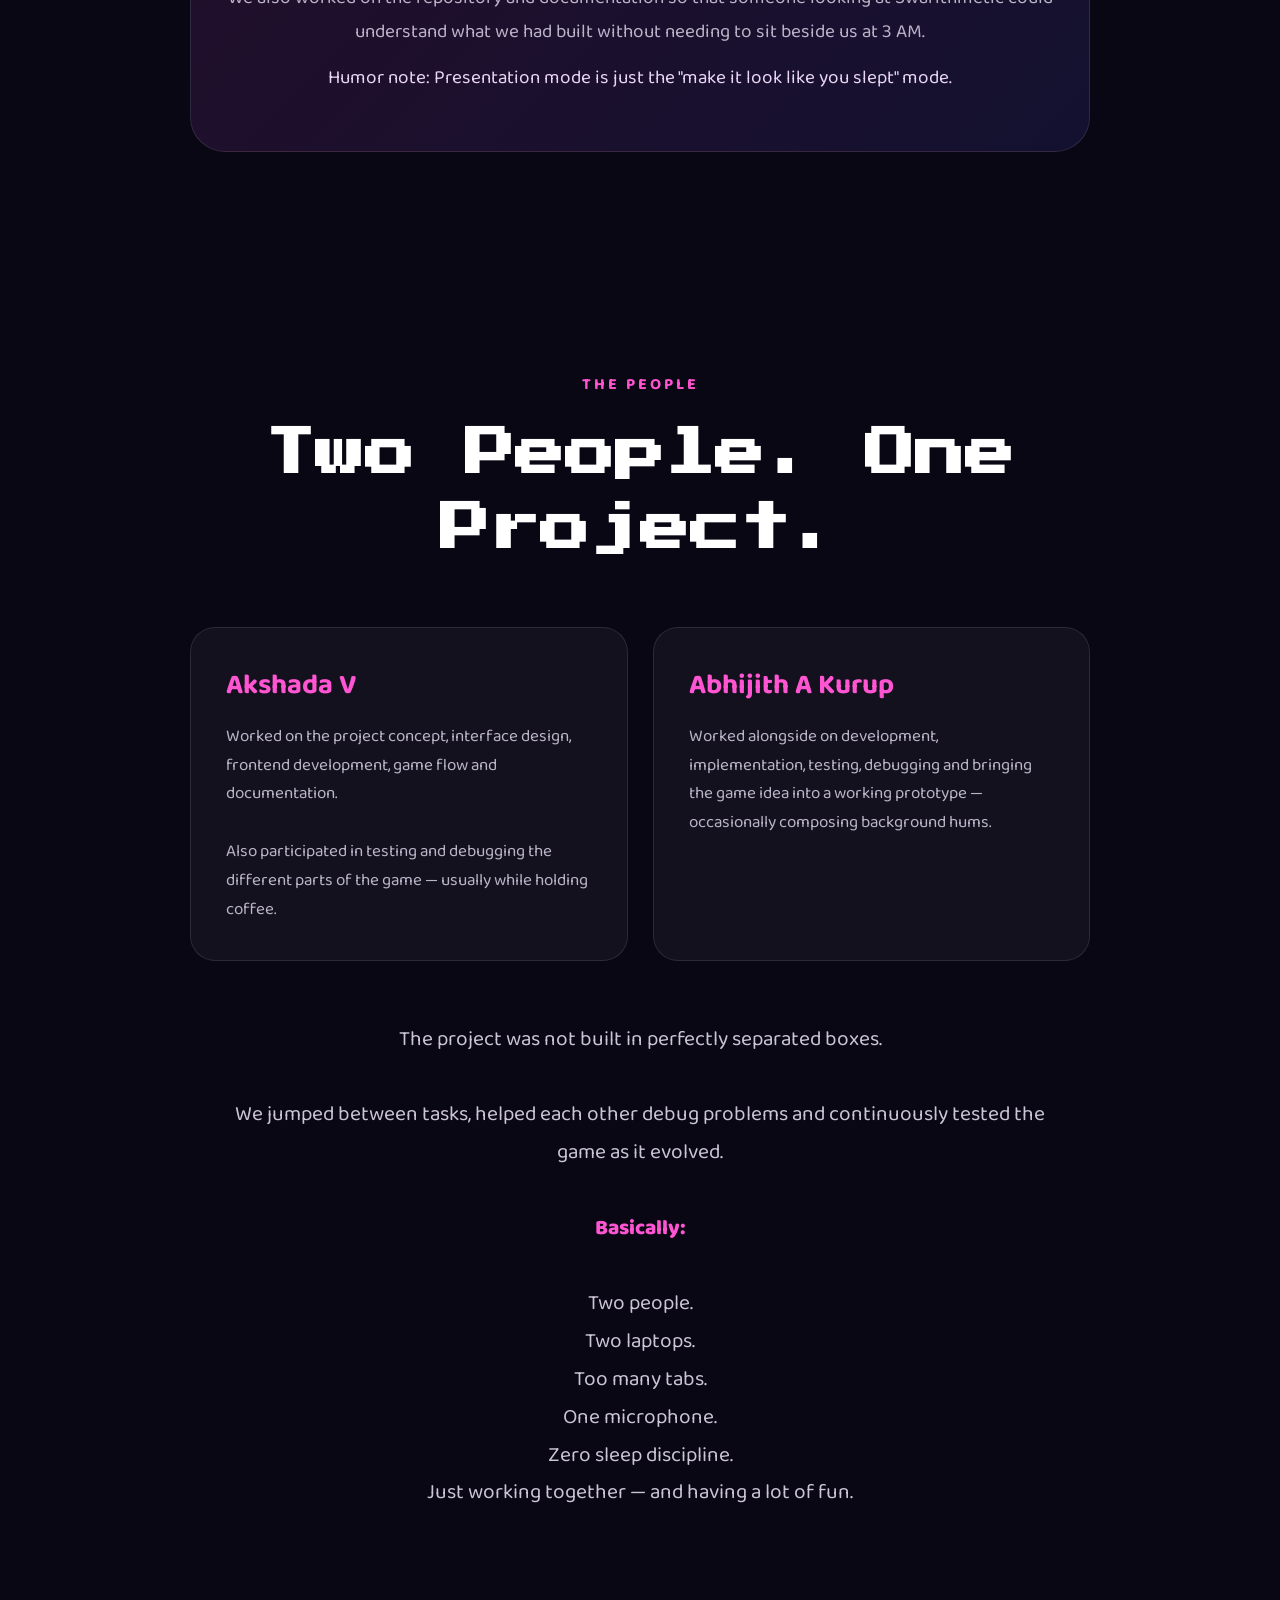
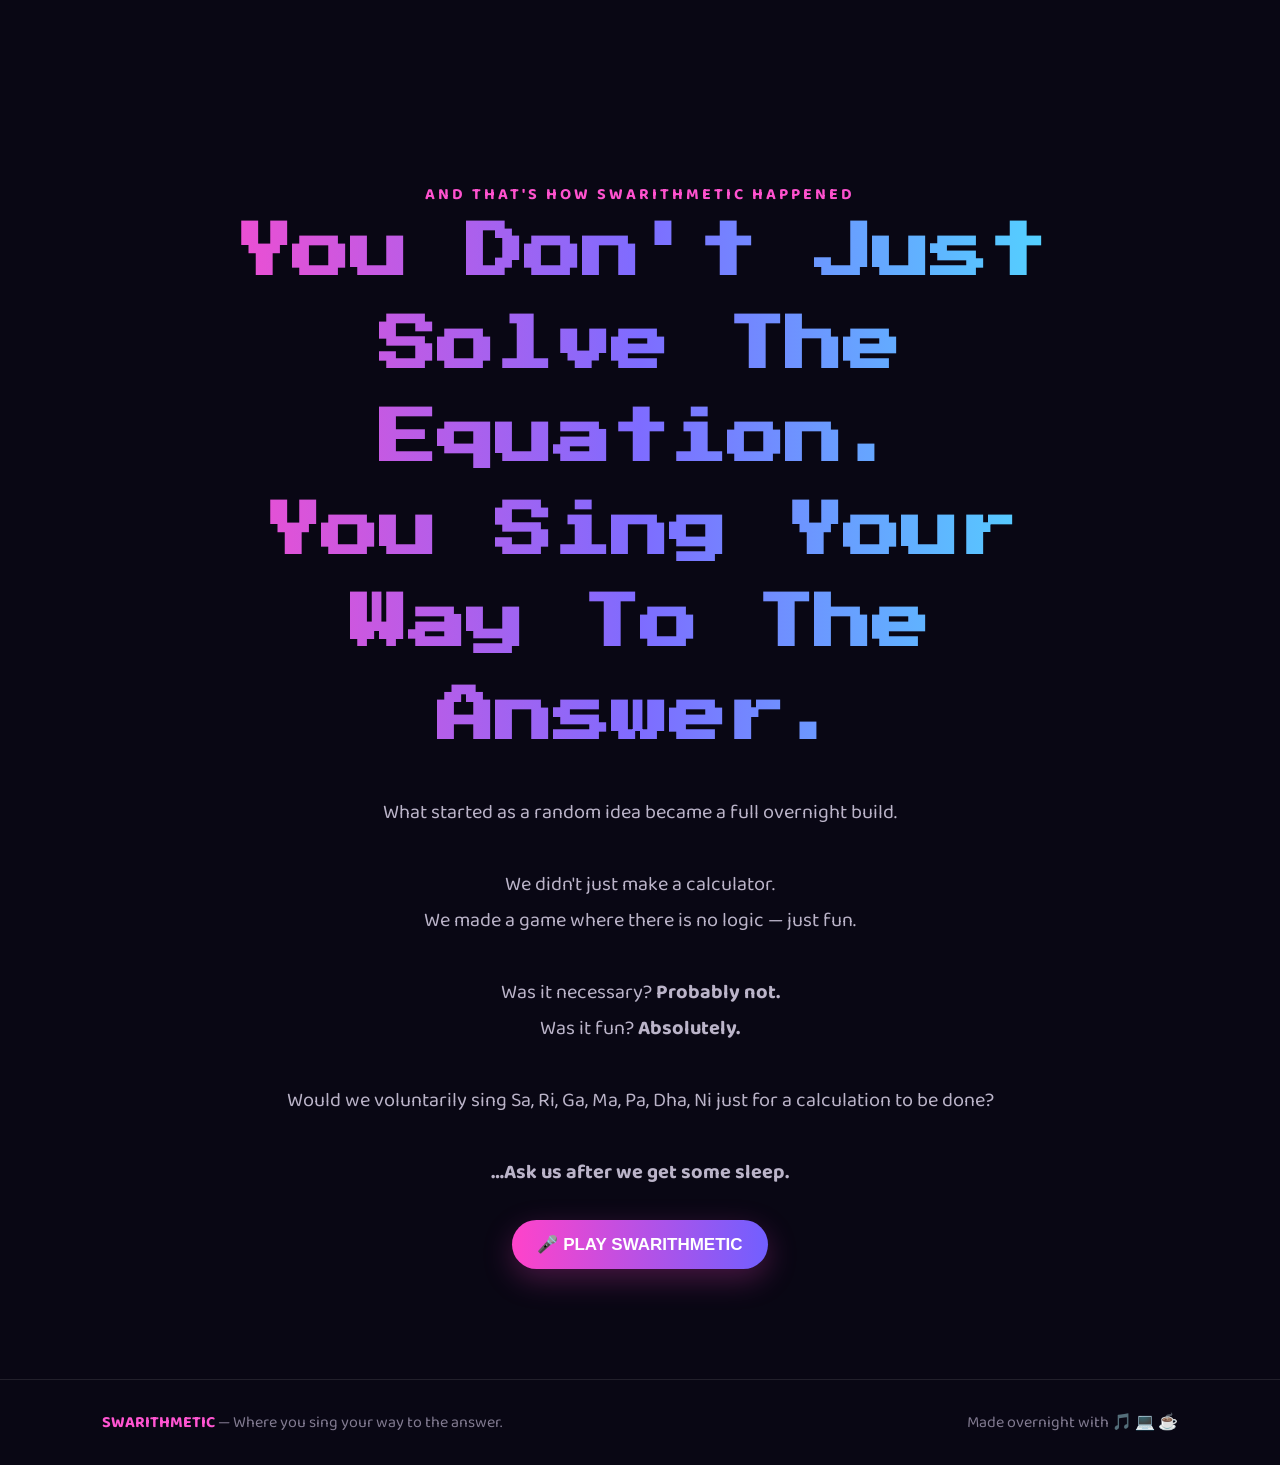
==== commit 54a3de67: "Modify hero text styles in landing.html Adjusted font size and line height for hero text, added over" ====
--- a/landing.html
+++ b/landing.html
@@ -180,6 +180,7 @@
 
 .hero-left {
     width: 58%;
+    min-width: 0;
 }
 
 .badge {
@@ -201,9 +202,13 @@
 .hero h1 {
     font-family: "Press Start 2P";
 
-    font-size: clamp(38px,7vw,85px);
-
-    line-height: 1.25;
+    font-size: clamp(28px,5vw,60px);
+
+    line-height: 1.3;
+
+    max-width: 100%;
+    overflow-wrap: break-word;
+    word-break: break-word;
 
     background:
         linear-gradient(
